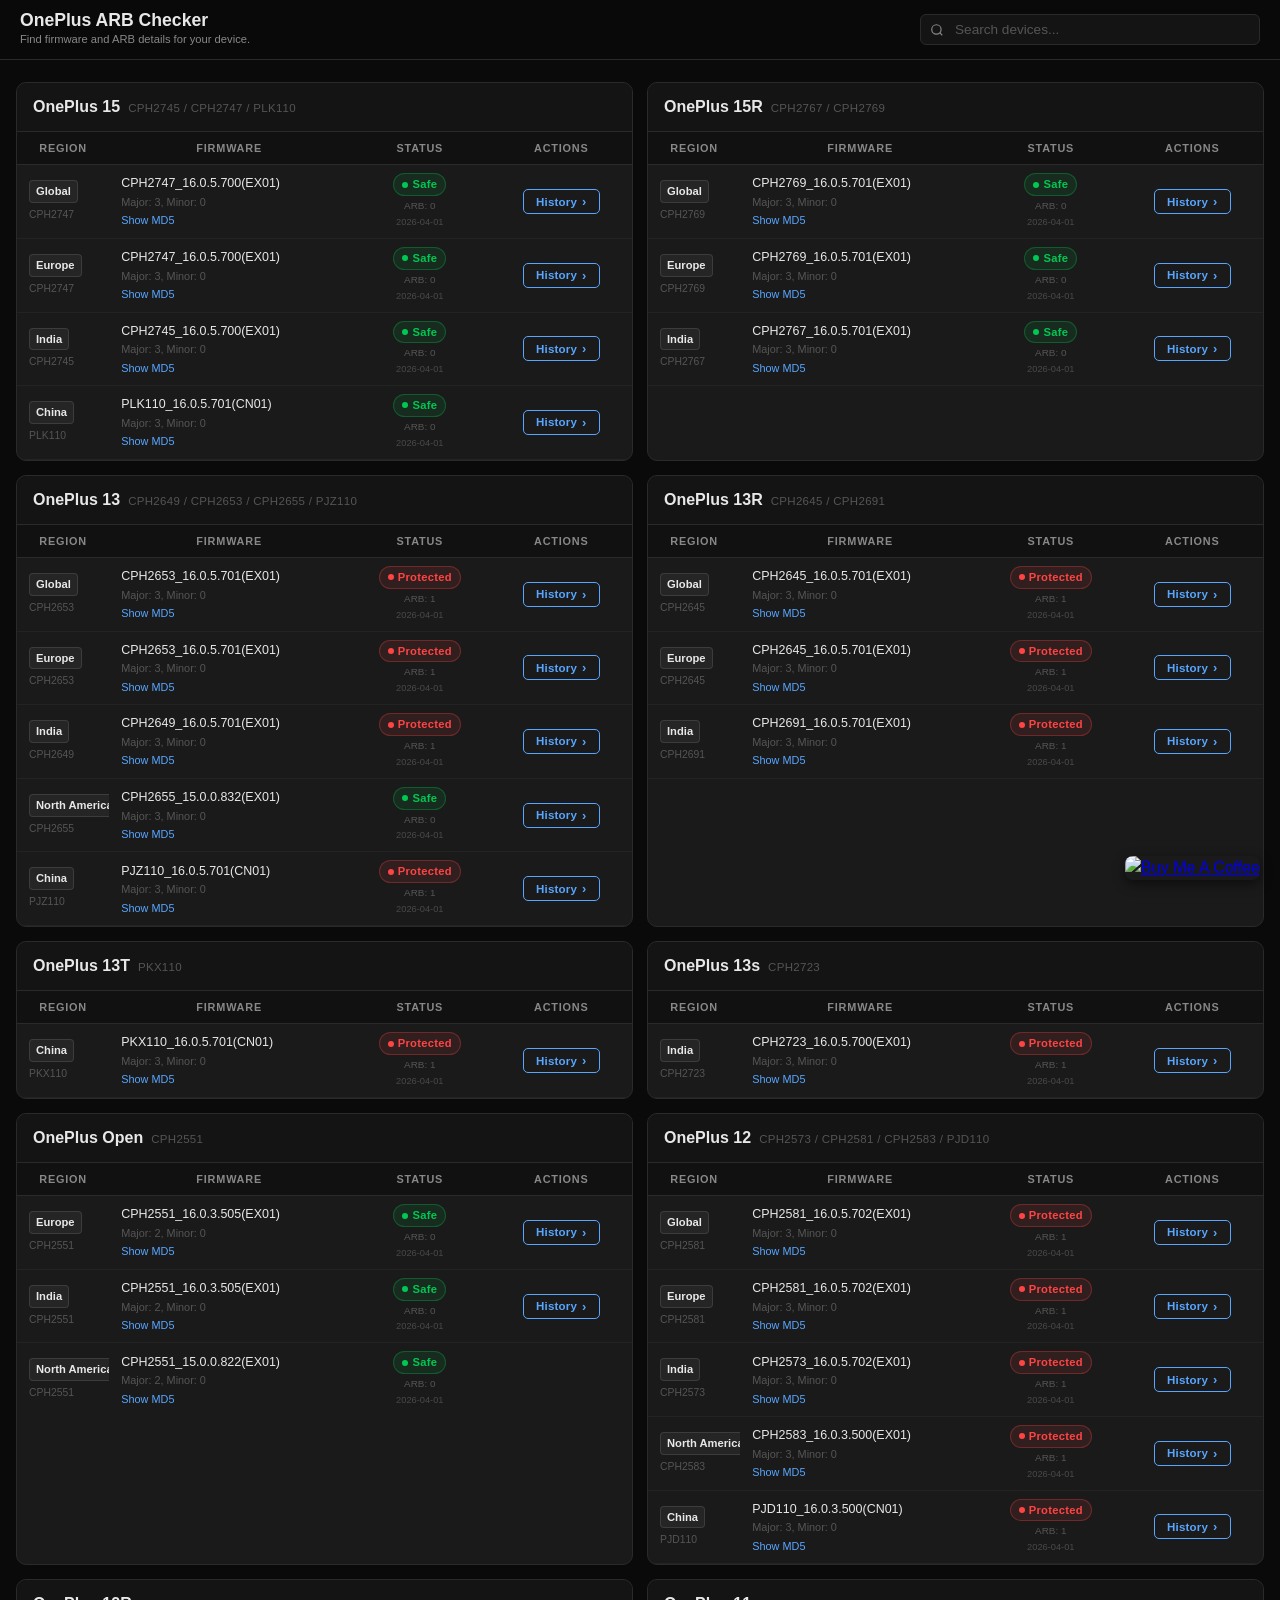
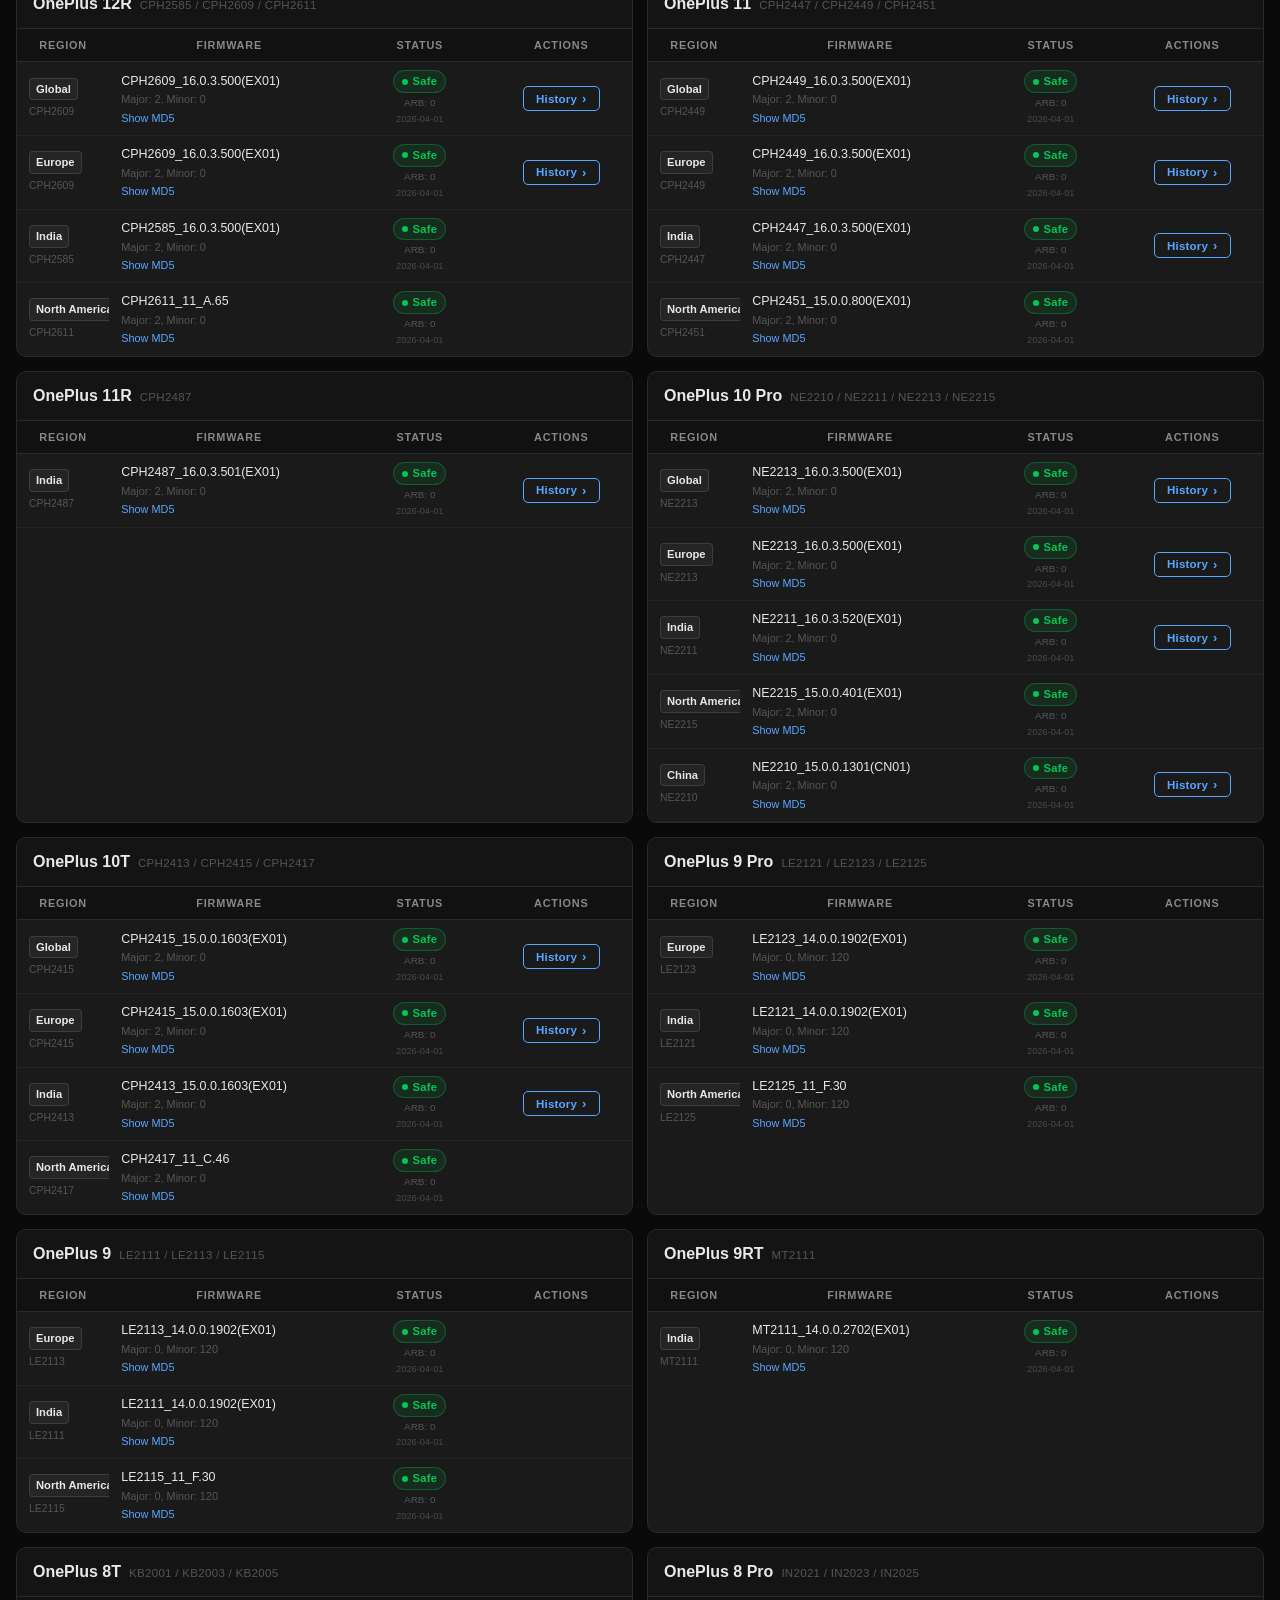
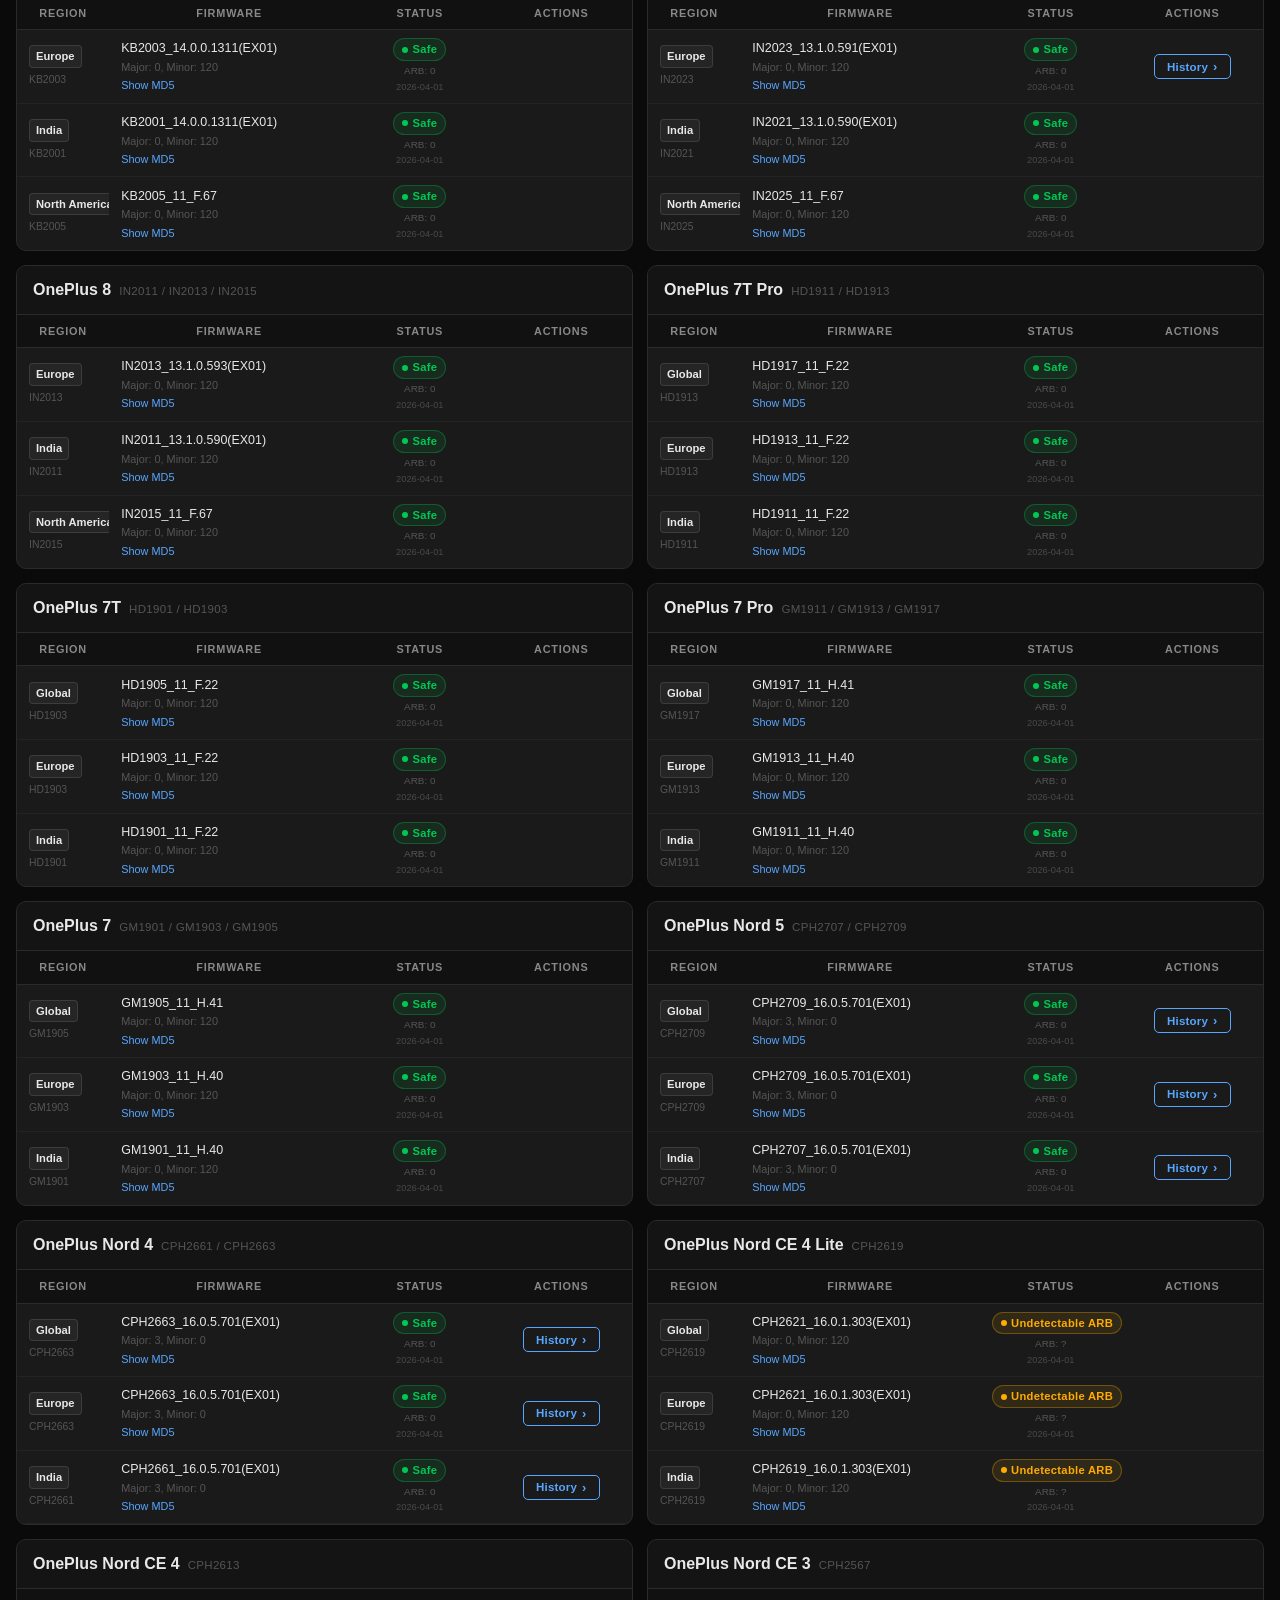
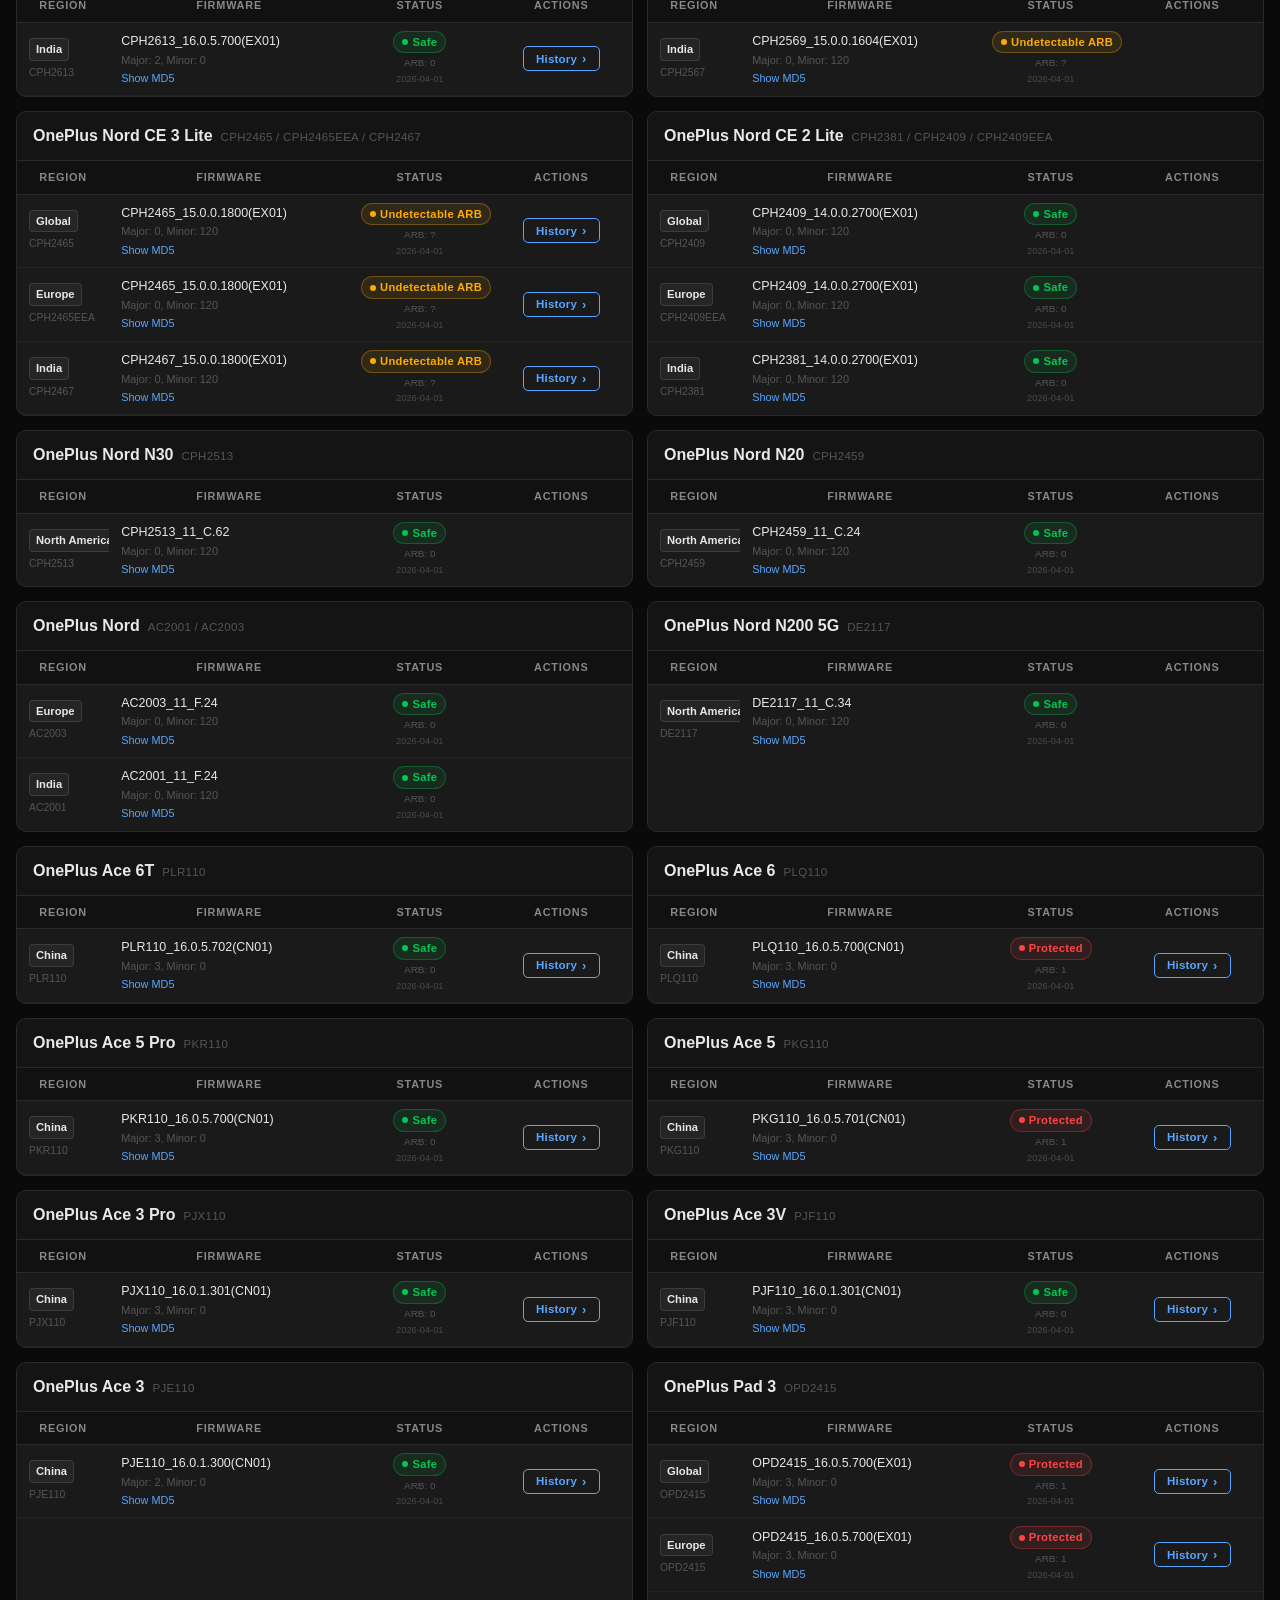
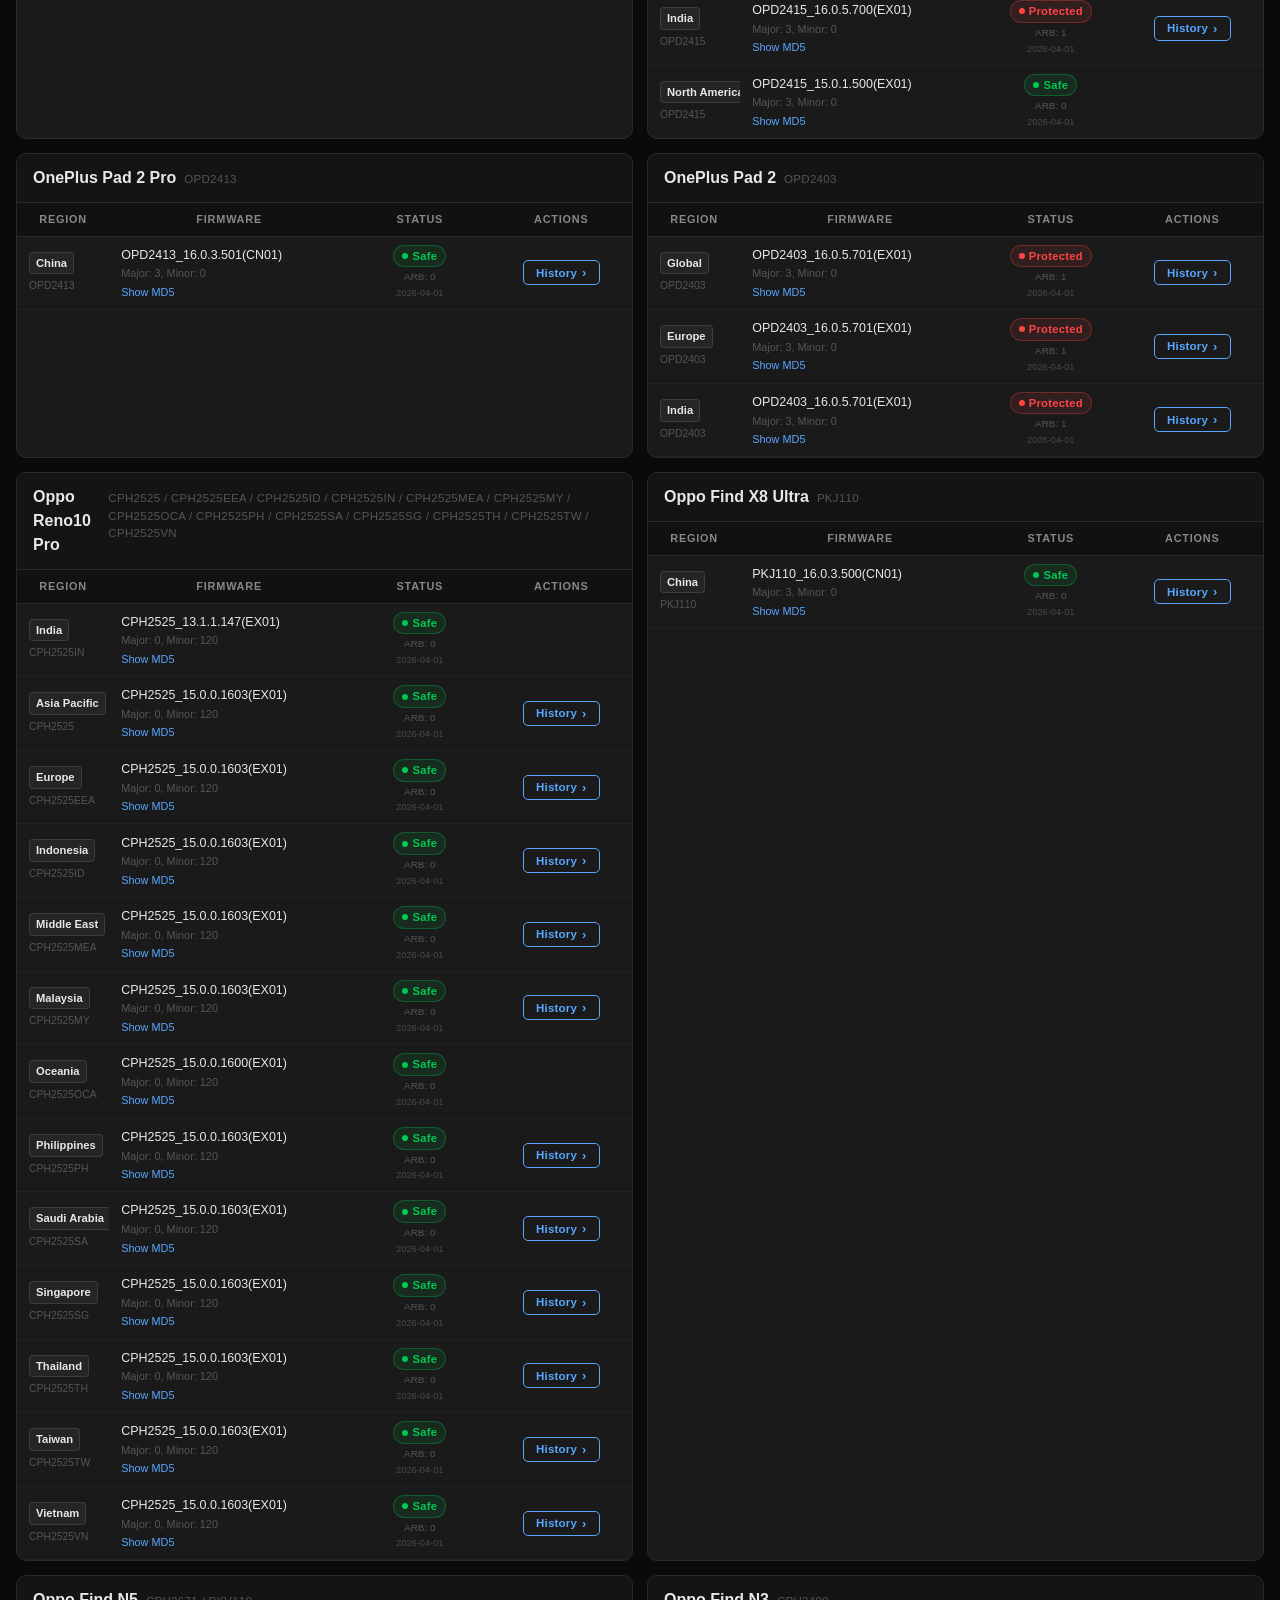
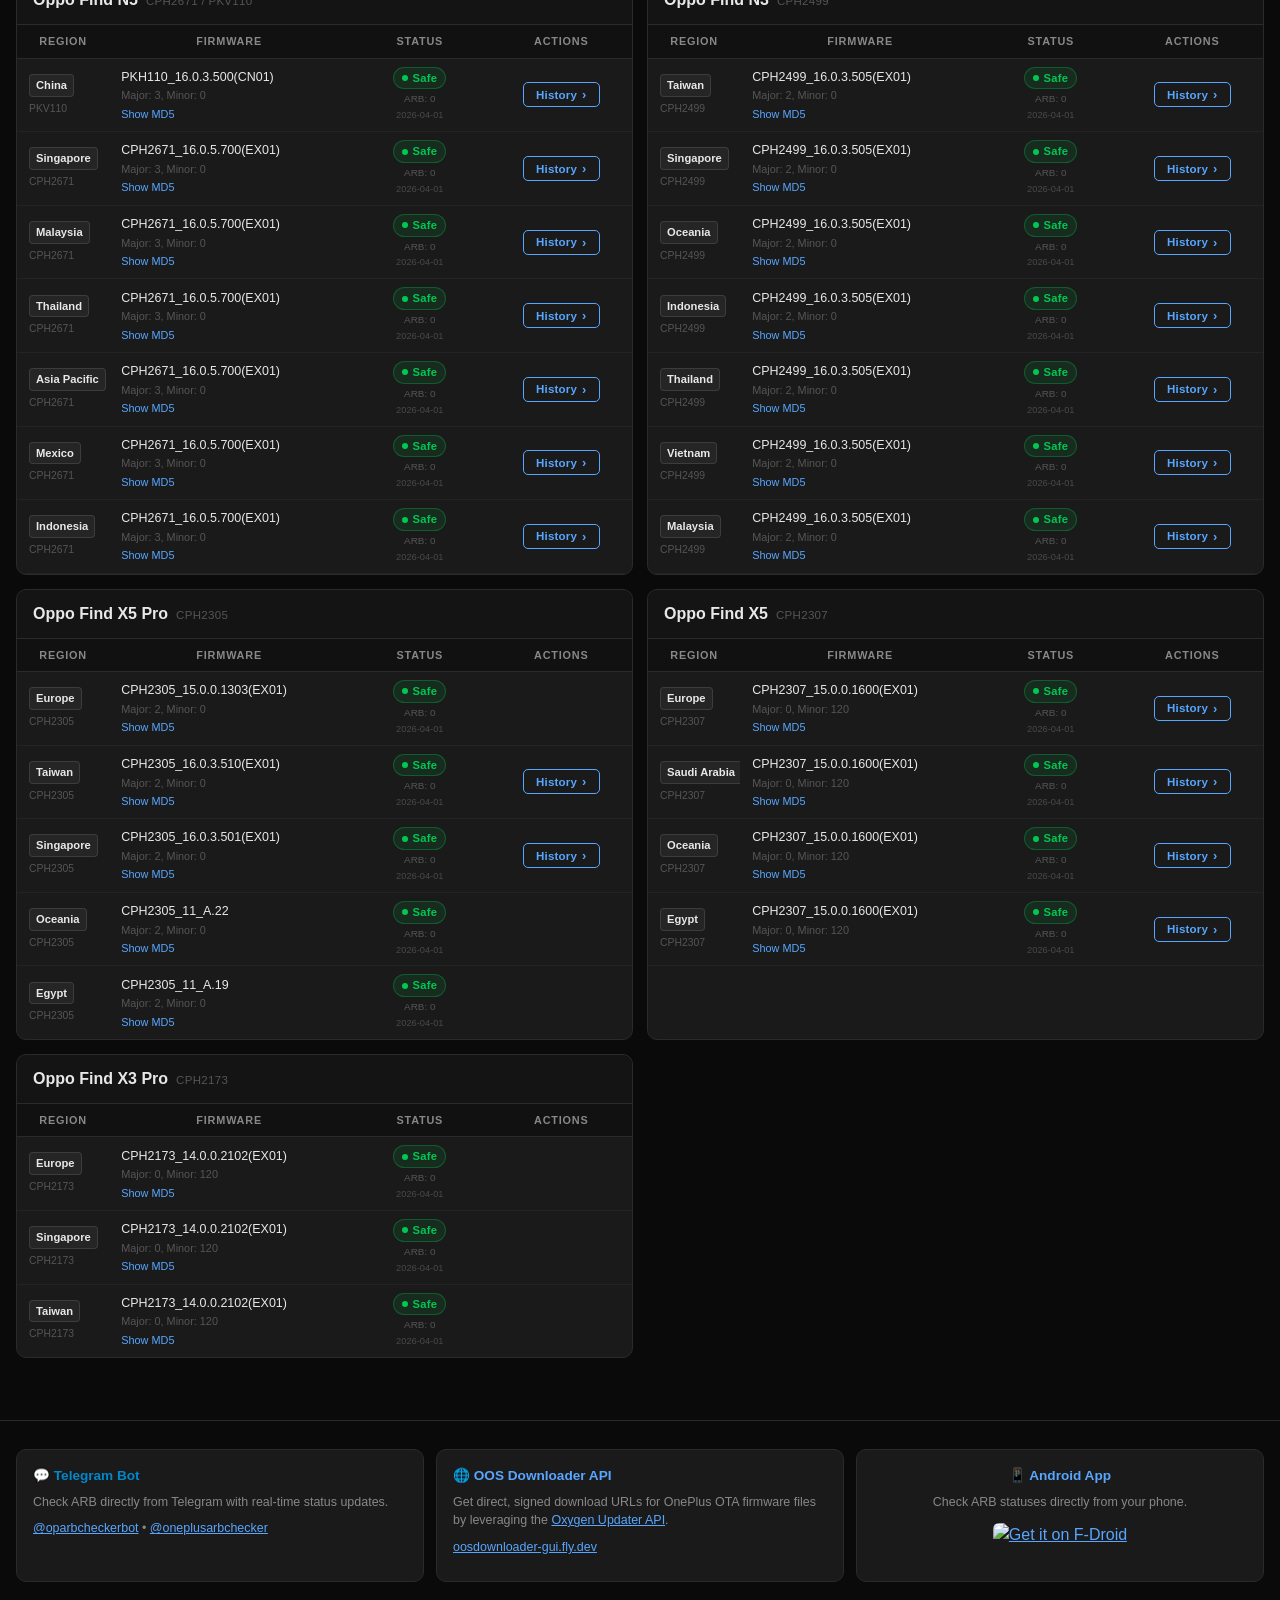
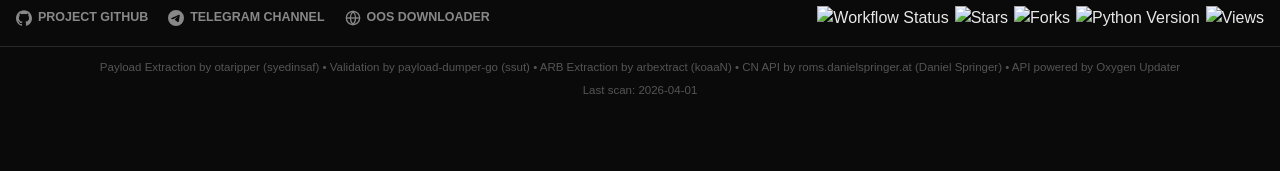
==== index.html @ 8cc3f7d4 "deploy: 0d2a395ff6294ba8ac03dba3c0eb1c6916245fdd" ====
<!DOCTYPE html>
<html lang="en">

<head>
    <meta charset="UTF-8">
    <meta name="viewport" content="width=device-width, initial-scale=1.0">
    <title>OnePlus ARB Checker</title>
    <meta name="description" content="OnePlus Anti-Rollback (ARB) index tracker.">
    <!-- Open Graph / Facebook -->
    <meta property="og:type" content="website">
    <meta property="og:url" content="https://bartixxx32.github.io/OnePlus-antirollchecker/">
    <meta property="og:title" content="OnePlus ARB Checker">
    <meta property="og:description"
        content="Real-time Anti-Rollback (ARB) index tracking for OnePlus devices. Monitor firmware updates and protect your device.">
    <!-- Twitter -->
    <meta property="twitter:card" content="summary_large_image">
    <meta property="twitter:url" content="https://bartixxx32.github.io/OnePlus-antirollchecker/">
    <meta property="twitter:title" content="OnePlus ARB Checker">
    <meta property="twitter:description"
        content="Real-time Anti-Rollback (ARB) index tracking for OnePlus devices. Monitor firmware updates and protect your device.">

    <!-- Google Analytics -->
    

    <!-- Favicon (SVG Data URI) -->
    <link rel="icon"
        href="data:image/svg+xml,<svg xmlns='http://www.w3.org/2000/svg' viewBox='0 0 100 100'><rect width='100' height='100' rx='20' fill='%23da3633'/><text x='50' y='70' font-family='Arial' font-size='60' font-weight='bold' fill='white' text-anchor='middle'>1+</text></svg>">

    <style>
        *,
        *::before,
        *::after {
            box-sizing: border-box;
            margin: 0;
            padding: 0;
        }

        :root {
            --bg: #0a0a0a;
            --surface: #141414;
            --card-bg: #1a1a1a;
            --card-border: #2a2a2a;
            --text: #e8e8e8;
            --text-muted: #888;
            --text-dim: #555;
            --accent: #58a6ff;
            --accent-hover: #79b8ff;
            --success: #00c853;
            --success-bg: rgba(0, 200, 83, 0.1);
            --success-border: rgba(0, 200, 83, 0.3);
            --danger: #ff4444;
            --danger-bg: rgba(255, 68, 68, 0.1);
            --danger-border: rgba(255, 68, 68, 0.3);
            --warning: #ffab00;
            --warning-bg: rgba(255, 171, 0, 0.1);
            --warning-border: rgba(255, 171, 0, 0.3);
            --th-bg: #111;
            --row-hover: rgba(255, 255, 255, 0.03);
            --radius: 10px;
            --header-h: 60px;
        }

        html {
            scroll-behavior: smooth;
        }

        body {
            font-family: -apple-system, BlinkMacSystemFont, "Segoe UI", Helvetica, Arial, sans-serif;
            background-color: var(--bg);
            color: var(--text);
            min-height: 100vh;
            line-height: 1.5;
            padding-bottom: 60px;
        }

        /* ─── TOPBAR ─── */
        .topbar {
            position: sticky;
            top: 0;
            z-index: 100;
            background: rgba(10, 10, 10, 0.92);
            backdrop-filter: blur(10px);
            -webkit-backdrop-filter: blur(10px);
            border-bottom: 1px solid var(--card-border);
            height: var(--header-h);
            display: flex;
            align-items: center;
            padding: 0 20px;
            gap: 16px;
        }

        .topbar-brand {
            display: flex;
            flex-direction: column;
            flex-shrink: 0;
        }

        .topbar-brand h1 {
            font-size: 1.1rem;
            font-weight: 700;
            color: var(--text);
            line-height: 1.1;
        }

        .topbar-brand p {
            font-size: 0.7rem;
            color: var(--text-muted);
        }

        .topbar-search {
            flex: 1;
            max-width: 340px;
            margin-left: auto;
            position: relative;
        }

        .topbar-search svg {
            position: absolute;
            left: 10px;
            top: 50%;
            transform: translateY(-50%);
            color: var(--text-muted);
            pointer-events: none;
        }

        #search-input {
            width: 100%;
            padding: 7px 12px 7px 34px;
            background: var(--surface);
            border: 1px solid var(--card-border);
            border-radius: 6px;
            color: var(--text);
            font-size: 0.85rem;
            transition: border-color 0.2s, box-shadow 0.2s;
        }

        #search-input::placeholder {
            color: var(--text-dim);
        }

        #search-input:focus {
            outline: none;
            border-color: var(--accent);
            box-shadow: 0 0 0 3px rgba(88, 166, 255, 0.15);
        }


        /* ─── MAIN ─── */
        .main {
            max-width: 1400px;
            margin: 0 auto;
            padding: 22px 16px;
        }

        .grid {
            display: grid;
            grid-template-columns: repeat(2, 1fr);
            gap: 14px;
        }

        /* ─── CARD ─── */
        .card {
            background: var(--card-bg);
            border: 1px solid var(--card-border);
            border-radius: var(--radius);
            overflow: hidden;
            display: flex;
            flex-direction: column;
            transition: border-color 0.2s;
        }

        .card:hover {
            border-color: #3a3a3a;
        }

        .card-header {
            padding: 12px 16px;
            border-bottom: 1px solid var(--card-border);
            background: var(--surface);
        }

        .card-header h2 {
            font-size: 1rem;
            font-weight: 700;
            color: var(--text);
            display: flex;
            align-items: baseline;
            gap: 8px;
        }

        .device-models {
            font-size: 0.72rem;
            color: var(--text-dim);
            font-weight: 400;
            letter-spacing: 0.3px;
        }

        .card-body {
            overflow-x: auto;
        }

        /* ─── TABLE ─── */
        table {
            width: 100%;
            border-collapse: collapse;
            font-size: 0.78rem;
            min-width: 480px;
        }

        thead th {
            background: var(--th-bg);
            color: var(--text-muted);
            font-weight: 600;
            font-size: 0.68rem;
            letter-spacing: 0.8px;
            text-transform: uppercase;
            padding: 8px 12px;
            border-bottom: 1px solid var(--card-border);
            white-space: nowrap;
        }

        tbody td {
            padding: 8px 12px;
            border-bottom: 1px solid rgba(255, 255, 255, 0.04);
            vertical-align: middle;
            white-space: nowrap;
            overflow: hidden;
        }

        tbody tr:last-child td {
            border-bottom: none;
        }

        tbody tr:hover {
            background: var(--row-hover);
        }

        .card-body>table {
            table-layout: fixed;
        }

        .col-region {
            width: 15%;
            min-width: 110px;
        }

        .col-firmware {
            width: 39%;
        }

        .col-status {
            width: 23%;
            text-align: center;
        }

        .col-actions {
            width: 23%;
            text-align: center;
        }

        .card-body>table>tbody>tr:not(.history-row)>td:nth-child(3) {
            text-align: center;
        }

        .card-body>table>tbody>tr:not(.history-row)>td:nth-child(4) {
            text-align: center;
        }

        .region-main {
            font-weight: 600;
            color: var(--text);
            font-size: 0.8rem;
        }

        .region-model {
            color: var(--text-dim);
            font-size: 0.68rem;
            display: block;
            margin-top: 1px;
        }

        .firmware-ver {
            font-family: 'SFMono-Regular', Consolas, monospace;
            font-size: 0.75rem;
        }

        .firmware-oem {
            color: var(--text-dim);
            font-size: 0.68rem;
            display: block;
            margin-top: 1px;
        }

        .arb-val {
            font-weight: 700;
            font-size: 0.85rem;
        }

        .arb-sub {
            display: block;
            font-size: 0.62rem;
            color: var(--text-dim);
            margin-top: 3px;
            font-variant-numeric: tabular-nums;
        }

        .last-checked-sub {
            display: block;
            font-size: 0.58rem;
            color: var(--text-dim);
            margin-top: 2px;
            opacity: 0.8;
            font-variant-numeric: tabular-nums;
        }

        /* ─── BADGES ─── */
        .badge {
            display: inline-flex;
            align-items: center;
            gap: 4px;
            padding: 2px 8px;
            border-radius: 20px;
            font-size: 0.7rem;
            font-weight: 700;
            letter-spacing: 0.3px;
            white-space: nowrap;
        }

        .badge-dot {
            width: 6px;
            height: 6px;
            border-radius: 50%;
            flex-shrink: 0;
        }

        .badge-safe {
            background: var(--success-bg);
            border: 1px solid var(--success-border);
            color: var(--success);
        }

        .badge-safe .badge-dot {
            background: var(--success);
        }

        .badge-danger {
            background: var(--danger-bg);
            border: 1px solid var(--danger-border);
            color: var(--danger);
        }

        .badge-danger .badge-dot {
            background: var(--danger);
        }

        .badge-hardcode {
            background: var(--warning-bg);
            border: 1px solid var(--warning-border);
            color: var(--warning);
        }

        .badge-hardcode .badge-dot {
            background: var(--warning);
        }

        .badge-warning {
            background: rgba(100, 100, 100, 0.15);
            border: 1px solid rgba(100, 100, 100, 0.3);
            color: var(--text-muted);
        }

        .badge-warning .badge-dot {
            background: var(--text-muted);
        }

        /* ─── FIRMWARE TITLE SCROLL ─── */
        .firmware-title-wrap {
            overflow-x: auto;
            white-space: nowrap;
            width: 100%;
            position: relative;
            scrollbar-width: none;
            /* Firefox */
            -ms-overflow-style: none;
            /* IE 10+ */
        }

        .firmware-title-wrap::-webkit-scrollbar {
            display: none;
            /* Chrome/Safari */
        }

        .firmware-title {
            display: inline-block;
            font-weight: 400;
            /* Reverted from 700 to normal */
            color: var(--text);
            font-size: 0.78rem;
            /* Slightly smaller from 0.82rem */
        }

        /* Mobile adjustment */
        @media (max-width: 600px) {
            .firmware-title {
                font-size: 0.7rem;
                padding-right: 12px;
            }
        }


        /* ─── MD5 details ─── */
        details.md5-details {
            margin-top: 2px;
        }

        details.md5-details summary {
            cursor: pointer;
            font-size: 0.68rem;
            color: var(--accent);
            list-style: none;
            user-select: none;
        }

        details.md5-details summary::-webkit-details-marker {
            display: none;
        }

        details.md5-details code {
            display: block;
            font-size: 0.65rem;
            background: #111;
            padding: 3px 6px;
            border-radius: 4px;
            margin-top: 2px;
            word-break: break-all;
            color: var(--text-muted);
        }

        /* ─── HISTORY BUTTON ─── */
        .btn-history {
            display: inline-flex;
            align-items: center;
            gap: 5px;
            padding: 4px 12px;
            background: transparent;
            border: 1px solid var(--accent);
            border-radius: 5px;
            color: var(--accent);
            font-size: 0.72rem;
            font-weight: 600;
            cursor: pointer;
            transition: all 0.15s;
            white-space: nowrap;
            letter-spacing: 0.2px;
        }

        .btn-history:hover {
            background: rgba(88, 166, 255, 0.1);
        }

        .btn-history.active {
            background: var(--accent);
            color: #000;
        }

        .btn-history-arrow {
            font-size: 0.8rem;
            transition: transform 0.2s;
        }

        .btn-history.active .btn-history-arrow {
            transform: rotate(90deg);
        }

        /* ─── HISTORY ROW ─── */
        .history-row {
            display: none;
        }

        .history-row.active {
            display: table-row;
        }

        .history-table {
            width: 100%;
            border-collapse: collapse;
            min-width: 500px;
        }

        .history-container {
            padding: 12px 16px 16px;
            background: #0f0f0f;
            overflow-x: auto;
            -webkit-overflow-scrolling: touch;
        }

        .history-title {
            font-size: 0.72rem;
            color: var(--text-muted);
            font-weight: 600;
            letter-spacing: 0.6px;
            text-transform: uppercase;
            margin-bottom: 8px;
            white-space: nowrap;
        }

        .history-table th {
            background: #111;
            color: var(--text-dim);
            font-size: 0.65rem;
            letter-spacing: 0.8px;
            text-transform: uppercase;
            padding: 6px 10px;
            border-bottom: 1px solid var(--card-border);
        }

        .history-table td {
            padding: 7px 10px;
            border-bottom: 1px solid rgba(255, 255, 255, 0.04);
            color: var(--text-muted);
            vertical-align: middle;
        }

        .history-table tbody tr:last-child td {
            border-bottom: none;
        }

        /* ─── FOOTER ─── */
        .footer {
            border-top: 1px solid var(--card-border);
            margin-top: 40px;
            padding-top: 28px;
        }

        .footer-cards {
            max-width: 1400px;
            margin: 0 auto 24px;
            padding: 0 16px;
            display: grid;
            grid-template-columns: repeat(3, 1fr);
            gap: 12px;
        }

        .footer-card {
            background: var(--card-bg);
            border: 1px solid var(--card-border);
            border-radius: var(--radius);
            padding: 16px;
        }

        .footer-card h3 {
            font-size: 0.85rem;
            font-weight: 700;
            margin-bottom: 6px;
        }

        .footer-card p {
            font-size: 0.78rem;
            color: var(--text-muted);
            margin-bottom: 8px;
        }

        .footer-card a {
            color: var(--accent);
        }

        .footer-card a:hover {
            color: var(--accent-hover);
        }

        .footer-bottom {
            max-width: 1400px;
            margin: 0 auto;
            padding: 0 16px 16px;
            display: flex;
            flex-wrap: wrap;
            align-items: center;
            justify-content: space-between;
            gap: 12px;
        }

        .footer-links {
            display: flex;
            gap: 20px;
            align-items: center;
        }

        .footer-link {
            display: flex;
            align-items: center;
            gap: 6px;
            font-size: 0.78rem;
            font-weight: 600;
            color: var(--text-muted);
            text-decoration: none;
            transition: color 0.2s;
        }

        .footer-link:hover {
            color: var(--text);
        }

        .footer-link svg {
            flex-shrink: 0;
        }

        .footer-meta {
            font-size: 0.72rem;
            color: var(--text-dim);
        }

        .footer-badges {
            display: flex;
            flex-wrap: wrap;
            gap: 6px;
            align-items: center;
        }

        .footer-badges img {
            display: block;
        }

        .footer-credits {
            max-width: 1400px;
            margin: 0 auto;
            padding: 12px 16px;
            border-top: 1px solid var(--card-border);
            font-size: 0.72rem;
            color: var(--text-dim);
            text-align: center;
        }

        .footer-credits a {
            color: var(--text-dim);
            text-decoration: none;
        }

        .footer-credits a:hover {
            color: var(--text-muted);
        }

        /* ─── BMC FLOAT ─── */
        .floating-bmc {
            position: fixed;
            bottom: 20px;
            right: 20px;
            z-index: 1000;
            transition: transform 0.2s;
        }

        .floating-bmc:hover {
            transform: scale(1.05);
        }

        .floating-bmc img {
            height: 40px;
            border-radius: 8px;
            box-shadow: 0 4px 12px rgba(0, 0, 0, 0.5);
        }

        /* ─── RESPONSIVE ─── */
        @media (max-width: 900px) {
            .grid {
                grid-template-columns: 1fr;
            }

            .footer-cards {
                grid-template-columns: 1fr;
            }
        }

        @media (max-width: 600px) {
            .topbar-search {
                flex: 1;
                max-width: none;
                margin-left: 0;
            }

            /* Fully dynamic scaling for mobile */
            table {
                table-layout: auto;
                min-width: 100%;
                width: 100%;
            }

            .card-body>table {
                table-layout: auto;
            }

            /* Tighten padding and allow content-based width */
            thead th,
            tbody td {
                padding: 6px 4px;
            }

            /* Allow long versions to break if they really hit the wall */
            .firmware-title {
                white-space: normal;
                word-break: break-all;
                line-height: 1.2;
            }

            .col-region,
            .col-firmware,
            .col-status,
            .col-actions {
                width: auto;
                min-width: 0;
            }

            .firmware-oem {
                font-size: 0.62rem;
                margin-top: 2px;
            }

            .footer-links {
                gap: 12px;
            }

            .footer-bottom {
                flex-direction: column;
                align-items: flex-start;
            }
        }

        /* Responsive Badge Styling (Always active, media-queried inside) */
        .region-full,
        .region-short {
            display: inline-block;
            padding: 2px 6px;
            background: rgba(255, 255, 255, 0.05);
            border-radius: 4px;
            font-weight: 600;
            font-size: 0.7rem;
            border: 1px solid rgba(255, 255, 255, 0.1);
        }

        .region-model-sub {
            display: block;
            font-size: 0.65rem;
            color: var(--text-dim);
            margin-top: 4px;
            font-family: inherit;
        }

        @media (max-width: 600px) {
            .region-full {
                display: none;
            }

            .region-short {
                display: inline-block;
            }
        }

        @media (min-width: 601px) {
            .region-short {
                display: none;
            }

            .region-full {
                display: inline-block;
            }
        }
    </style>
</head>

<body>
    <!-- TOPBAR -->
    <header class="topbar">
        <div class="topbar-brand">
            <h1>OnePlus ARB Checker</h1>
            <p>Find firmware and ARB details for your device.</p>
        </div>
        <div class="topbar-search">
            <svg width="14" height="14" fill="none" stroke="currentColor" stroke-width="2" viewBox="0 0 24 24">
                <circle cx="11" cy="11" r="8" />
                <line x1="21" y1="21" x2="16.65" y2="16.65" />
            </svg>
            <input type="text" id="search-input" placeholder="Search devices..." onkeyup="filterDevices()">
        </div>
    </header>

    <!-- MAIN GRID -->
    <main class="main">
        <div class="grid" id="devices-grid">
            <div style="color:var(--text-muted); text-align:center; padding: 40px; grid-column: 1/-1;">
                <p>Loading database...</p>
            </div>
        </div>
    </main>

    <!-- FOOTER -->
    <footer class="footer">
        <div class="footer-cards">
            <div class="footer-card">
                <h3 style="color: #0088cc;">💬 Telegram Bot</h3>
                <p>Check ARB directly from Telegram with real-time status updates.</p>
                <p>
                    <a href="https://t.me/oparbcheckerbot" target="_blank">@oparbcheckerbot</a>
                    &bull;
                    <a href="https://t.me/oneplusarbchecker" target="_blank">@oneplusarbchecker</a>
                </p>
            </div>
            <div class="footer-card">
                <h3 style="color: var(--accent);">🌐 OOS Downloader API</h3>
                <p>Get direct, signed download URLs for OnePlus OTA firmware files by leveraging the <a href="https://play.google.com/store/apps/details?id=com.arjanvlek.oxygenupdater" target="_blank">Oxygen Updater API</a>.</p>
                <p><a href="https://oosdownloader-gui.fly.dev/" target="_blank">oosdownloader-gui.fly.dev</a></p>
            </div>
            <div class="footer-card" style="text-align:center;">
                <h3 style="color: var(--accent);">📱 Android App</h3>
                <p>Check ARB statuses directly from your phone.</p>
                <a href="https://f-droid.org/packages/com.bartixxx.oneplusarbchecker/" target="_blank">
                    <img src="https://f-droid.org/badge/get-it-on.png" alt="Get it on F-Droid" height="44"
                        style="border-radius: 6px; margin-top: 4px;">
                </a>
            </div>
        </div>

        <div class="footer-bottom">
            <div class="footer-links">
                <a href="https://github.com/Bartixxx32/OnePlus-antirollchecker" class="footer-link" target="_blank">
                    <svg width="16" height="16" fill="currentColor" viewBox="0 0 24 24">
                        <path
                            d="M12 .297c-6.63 0-12 5.373-12 12 0 5.303 3.438 9.8 8.205 11.385.6.113.82-.258.82-.577 0-.285-.01-1.04-.015-2.04-3.338.724-4.042-1.61-4.042-1.61C4.422 18.07 3.633 17.7 3.633 17.7c-1.087-.744.084-.729.084-.729 1.205.084 1.838 1.236 1.838 1.236 1.07 1.835 2.809 1.305 3.495.998.108-.776.417-1.305.76-1.605-2.665-.3-5.466-1.332-5.466-5.93 0-1.31.465-2.38 1.235-3.22-.135-.303-.54-1.523.105-3.176 0 0 1.005-.322 3.3 1.23.96-.267 1.98-.399 3-.405 1.02.006 2.04.138 3 .405 2.28-1.552 3.285-1.23 3.285-1.23.645 1.653.24 2.873.12 3.176.765.84 1.23 1.91 1.23 3.22 0 4.61-2.805 5.625-5.475 5.92.42.36.81 1.096.81 2.22 0 1.606-.015 2.896-.015 3.286 0 .315.21.69.825.57C20.565 22.092 24 17.592 24 12.297c0-6.627-5.373-12-12-12" />
                    </svg>
                    PROJECT GITHUB
                </a>
                <a href="https://t.me/oneplusarbchecker" class="footer-link" target="_blank">
                    <svg width="16" height="16" fill="currentColor" viewBox="0 0 24 24">
                        <path
                            d="M11.944 0A12 12 0 0 0 0 12a12 12 0 0 0 12 12 12 12 0 0 0 12-12A12 12 0 0 0 12 0a12 12 0 0 0-.056 0zm4.962 7.224c.1-.002.321.023.465.14a.506.506 0 0 1 .171.325c.016.093.036.306.02.472-.18 1.898-.962 6.502-1.36 8.627-.168.9-.499 1.201-.82 1.23-.696.065-1.225-.46-1.9-.902-1.056-.693-1.653-1.124-2.678-1.8-1.185-.78-.417-1.21.258-1.91.177-.184 3.247-2.977 3.307-3.23.007-.032.014-.15-.056-.212s-.174-.041-.249-.024c-.106.024-1.793 1.14-5.061 3.345-.48.33-.913.49-1.302.48-.428-.008-1.252-.241-1.865-.44-.752-.245-1.349-.374-1.297-.789.027-.216.325-.437.893-.663 3.498-1.524 5.83-2.529 6.998-3.014 3.332-1.386 4.025-1.627 4.476-1.635z" />
                    </svg>
                    TELEGRAM CHANNEL
                </a>
                <a href="https://oosdownloader-gui.fly.dev/" class="footer-link" target="_blank">
                    <svg width="16" height="16" fill="none" stroke="currentColor" stroke-width="2" viewBox="0 0 24 24">
                        <circle cx="12" cy="12" r="10" />
                        <line x1="2" y1="12" x2="22" y2="12" />
                        <path
                            d="M12 2a15.3 15.3 0 0 1 4 10 15.3 15.3 0 0 1-4 10 15.3 15.3 0 0 1-4-10 15.3 15.3 0 0 1 4-10z" />
                    </svg>
                    OOS DOWNLOADER
                </a>
            </div>
            <div class="footer-badges">
                <img src="https://img.shields.io/github/actions/workflow/status/Bartixxx32/OnePlus-antirollchecker/check_arb.yml?style=flat-square&logo=github&label=ARB%20Checking"
                    alt="Workflow Status">
                <img src="https://img.shields.io/github/stars/Bartixxx32/OnePlus-antirollchecker?style=flat-square&color=yellow"
                    alt="Stars">
                <img src="https://img.shields.io/github/forks/Bartixxx32/OnePlus-antirollchecker?style=flat-square"
                    alt="Forks">
                <img src="https://img.shields.io/badge/Python-3.11+-blue?style=flat-square&logo=python"
                    alt="Python Version">
                <img src="https://visitor-badge.laobi.icu/badge?page_id=Bartixxx32.OnePlus-antirollchecker" alt="Views">
            </div>
        </div>

        <div class="footer-credits">
            <p>
                Payload Extraction by <a href="https://github.com/syedinsaf/otaripper" target="_blank">otaripper</a>
                (syedinsaf)
                &bull;
                Validation by <a href="https://github.com/ssut/payload-dumper-go" target="_blank">payload-dumper-go</a>
                (ssut)
                &bull;
                ARB Extraction by <a href="https://github.com/koaaN/arbextract" target="_blank">arbextract</a> (koaaN)
                &bull;
                CN API by <a href="https://roms.danielspringer.at/" target="_blank">roms.danielspringer.at</a> (Daniel
                Springer)
                &bull;
                API powered by <a href="https://play.google.com/store/apps/details?id=com.arjanvlek.oxygenupdater" target="_blank">Oxygen Updater</a>
            </p>
            <p style="margin-top:6px;" id="last-scan">Last scan: Loading...</p>
        </div>
    </footer>

    <!-- Floating BMC -->
    <a href="https://www.buymeacoffee.com/bartixxx32" target="_blank" class="floating-bmc">
        <img src="https://img.buymeacoffee.com/button-api/?text=Buy%20me%20a%20beer&emoji=🍺&slug=bartixxx32&button_colour=FFDD00&font_colour=000000&font_family=Comic&outline_colour=000000&coffee_colour=ffffff"
            alt="Buy Me A Coffee">
    </a>

    <script>
        function toggleHistory(id, btn) {
            const row = document.getElementById(id);
            if (row.classList.contains('active')) {
                row.classList.remove('active');
                btn.classList.remove('active');
            } else {
                row.classList.add('active');
                btn.classList.add('active');
            }
        }

        function filterDevices() {
            const filter = document.getElementById('search-input').value.toLowerCase();
            const cards = document.querySelectorAll('.card');
            cards.forEach(card => {
                const name = card.getAttribute('data-name') || '';
                card.style.display = name.includes(filter) ? '' : 'none';
            });
        }

        /**
         * Extract numeric parts from version string for correct ordering.
         * Note: Keep this in sync with version_sort_key() in hardcode_rules.py.
         */
        const versionSortKey = (v) => {
            if (!v) return [0];
            const parts = v.match(/\d+/g);
            return parts ? parts.map(Number) : [0];
        };

        const compareVersions = (a, b) => {
            const ka = versionSortKey(a);
            const kb = versionSortKey(b);
            for (let i = 0; i < Math.max(ka.length, kb.length); i++) {
                const na = ka[i] || 0;
                const nb = kb[i] || 0;
                if (na !== nb) return na - nb;
            }
            return 0;
        };

        // Canonical mapping injected from config.py via Jinja
        const regionMap = {"GLO": "Global", "GLB": "Global", "IN": "India", "EU": "Europe", "EEA": "Europe", "NA": "North America", "US": "United States", "CN": "China", "SG": "Singapore", "MY": "Malaysia", "TW": "Taiwan", "ID": "Indonesia", "VN": "Vietnam", "APC": "Asia Pacific", "OCA": "Oceania", "EG": "Egypt", "SA": "Saudi Arabia", "MX": "Mexico", "VISIBLE": "Visible USA", "TH": "Thailand", "PH": "Philippines", "MEA": "Middle East"};

        // Map compact region codes to human-readable labels for display
        const getRegionName = (code) => {
            return regionMap[code] || code;
        };

        const renderBadge = (v) => {
            if (v.is_hardcoded) return `<span class="badge badge-hardcode" title="Anti-rollback is present but undetectable by standard tools"><span class="badge-dot"></span>Undetectable ARB</span>`;
            if (v.arb === 0) return `<span class="badge badge-safe"><span class="badge-dot"></span>Safe</span>`;
            if (typeof v.arb === 'number' && v.arb > 0) return `<span class="badge badge-danger"><span class="badge-dot"></span>Protected</span>`;
            return `<span class="badge badge-warning"><span class="badge-dot"></span>Unknown</span>`;
        };

        const renderHTML = (devices) => {
            return devices.map(device => {
                let rows = '';
                if (device.variants.length === 0) {
                    rows = `<tr><td colspan="4" style="text-align:center; padding:20px; color: var(--text-dim);">No data available</td></tr>`;
                } else {
                    device.variants.forEach(variant => {
                        const regionFull = getRegionName(variant.region_name);
                        const regionShort = variant.region_name;

                        const hasHistory = variant.history && variant.history.length > 0;
                        const histId = `history-${device.id}-${variant.region_name.replace(/\s+/g, '-')}`;

                        rows += `
                        <tr>
                            <td class="col-region">
                                <span class="region-full">${regionFull}</span>
                                <span class="region-short">${regionShort}</span>
                                <div class="region-model-sub">${variant.model || ''}</div>
                            </td>
                            <td>
                                <div class="firmware-title-wrap">
                                    <div class="firmware-title">${variant.version || 'Unknown'}</div>
                                </div>
                                <div class="firmware-oem">Major: ${variant.major != null ? variant.major : '?'}, Minor: ${variant.minor != null ? variant.minor : '?'}</div>
                                ${variant.md5 ? `<details class="md5-details"><summary>Show MD5</summary><code>${variant.md5}</code></details>` : ''}
                            </td>
                            <td>
                                ${renderBadge(variant)}
                                <span class="arb-sub">ARB: ${variant.is_hardcoded ? '?' : (variant.arb != null ? variant.arb : '?')}</span>
                                <div class="last-checked-sub">${variant.last_checked || variant.first_seen || 'Unknown'}</div>
                            </td>
                            <td>
                                ${hasHistory ? `<button class="btn-history" onclick="toggleHistory('${histId}', this)">History <span class="btn-history-arrow">›</span></button>` : ''}
                            </td>
                        </tr>
                        `;

                        if (hasHistory) {
                            let histRows = variant.history.map(entry => `
                                <tr>
                                    <td>
                                        <div class="firmware-title-wrap">
                                            <div class="firmware-title" style="font-size:0.75rem;">${entry.version}</div>
                                        </div>
                                        ${entry.md5 ? `<details class="md5-details"><summary>Show MD5</summary><code>${entry.md5}</code></details>` : ''}
                                    </td>
                                    <td>
                                        ${renderBadge(entry)}
                                        <span class="arb-sub">ARB: ${entry.is_hardcoded ? '?' : (entry.arb != null ? entry.arb : '?')}</span>
                                    </td>
                                    <td>Major: ${entry.major != null ? entry.major : '?'}, Minor: ${entry.minor != null ? entry.minor : '?'}</td>
                                    <td>${entry.last_checked || entry.first_seen || 'Unknown'}</td>
                                </tr>
                            `).join('');

                            rows += `
                            <tr id="${histId}" class="history-row">
                                <td colspan="4" style="padding:0; overflow: visible;">
                                    <div class="history-container">
                                        <div class="history-title">📜 Version History — ${variant.region_name}</div>
                                        <table class="history-table">
                                            <thead><tr><th>Firmware Version</th><th>Status</th><th>OEM Version</th><th>Last Seen</th></tr></thead>
                                            <tbody>${histRows}</tbody>
                                        </table>
                                    </div>
                                </td>
                            </tr>
                            `;
                        }
                    });
                }

                return `
                <div class="card" data-name="${device.name.toLowerCase()} ${device.models.join(' ').toLowerCase()}">
                    <div class="card-header">
                        <h2>
                            ${device.name}
                            <span class="device-models">${device.models.join(' / ')}</span>
                        </h2>
                    </div>
                    <div class="card-body">
                        <table>
                            <thead>
                                <tr>
                                    <th class="col-region">Region</th>
                                    <th class="col-firmware">Firmware</th>
                                    <th class="col-status">Status</th>
                                    <th class="col-actions">Actions</th>
                                </tr>
                            </thead>
                            <tbody>
                                ${rows}
                            </tbody>
                        </table>
                    </div>
                </div>
                `;
            }).join('');
        };

        async function loadData() {
            const grid = document.getElementById('devices-grid');
            let db;

            try {
                // Try local first
                const res = await fetch('./database.json');
                if (!res.ok) throw new Error();
                db = await res.json();
            } catch (e1) {
                try {
                    // Fallback to prod URL
                    const res = await fetch('https://oparb.pages.dev/database.json');
                    db = await res.json();
                } catch (e2) {
                    grid.innerHTML = '<div style="color:var(--danger); text-align:center; padding: 40px; grid-column: 1/-1;">Failed to load database.json. Ensure you are not blocking CORS or check your network.</div>';
                    return;
                }
            }

            // Process db into devices array
            const byDevice = {};
            let latestScan = '';

            const regionScores = { "GLO": 1, "EU": 2, "IN": 3, "NA": 4, "CN": 5 };

            for (const modelKey of Object.keys(db)) {
                const d = db[modelKey];
                const devName = d.device_name;
                if (!byDevice[devName]) {
                    byDevice[devName] = {
                        name: devName,
                        id: devName.replace(/\s+/g, '-'),
                        order: d.device_order ?? 999,
                        variantsMap: {},
                        models: [] // Initialize models array
                    };
                }
                // Add modelKey to the models array if not already present
                if (!byDevice[devName].models.includes(modelKey)) {
                    byDevice[devName].models.push(modelKey);
                }

                // versions is a Map<version_string, VersionData> — iterate as entries
                for (const [versionStr, v] of Object.entries(d.versions)) {
                    // Inject the version string into the entry object for convenience
                    const vWithKey = { ...v, version: versionStr };
                    // Update latest scan time across the DB
                    if (vWithKey.last_checked && vWithKey.last_checked > latestScan) latestScan = vWithKey.last_checked;

                    for (const r of vWithKey.regions || []) {
                        if (!byDevice[devName].variantsMap[r]) {
                            byDevice[devName].variantsMap[r] = { region_name: r, model: modelKey, history: [], regions: [] };
                        }
                        // Update model if not set (ensures we have model number per region)
                        if (!byDevice[devName].variantsMap[r].model) byDevice[devName].variantsMap[r].model = modelKey;
                        const vr = byDevice[devName].variantsMap[r];

                        // Add region to the regions array if not already present
                        if (!vr.regions.includes(r)) {
                            vr.regions.push(r);
                        }

                        if (vWithKey.status === 'current' || !vr.version) {
                            vr.version = vWithKey.version;
                            vr.arb = vWithKey.arb;
                            vr.md5 = vWithKey.md5;
                            vr.major = vWithKey.major;
                            vr.minor = vWithKey.minor;
                            vr.is_hardcoded = vWithKey.is_hardcoded;
                            vr.last_checked = vWithKey.last_checked;
                            vr.first_seen = vWithKey.first_seen;
                            // Match legacy Python generator logic: push to history if it's an implicit fallback
                            if (vWithKey.status !== 'current') {
                                vr.history.push(vWithKey);
                            }
                        } else {
                            vr.history.push(vWithKey);
                        }
                    }
                }
            }

            document.getElementById('last-scan').innerText = 'Last scan: ' + (latestScan || new Date().toISOString().split('T')[0]);

            const sortedDevices = Object.values(byDevice).sort((a, b) => a.order - b.order);
            for (const dev of sortedDevices) {
                dev.variants = Object.values(dev.variantsMap).sort((a, b) => (regionScores[a.region_name] || 99) - (regionScores[b.region_name] || 99));
                // Ensure history is sorted by version parsing numeric parts
                for (const v of dev.variants) {
                    v.history.sort((a, b) => compareVersions(b.version, a.version));
                }
            }

            grid.innerHTML = renderHTML(sortedDevices);
        }

        loadData();
    </script>
</body>

</html>
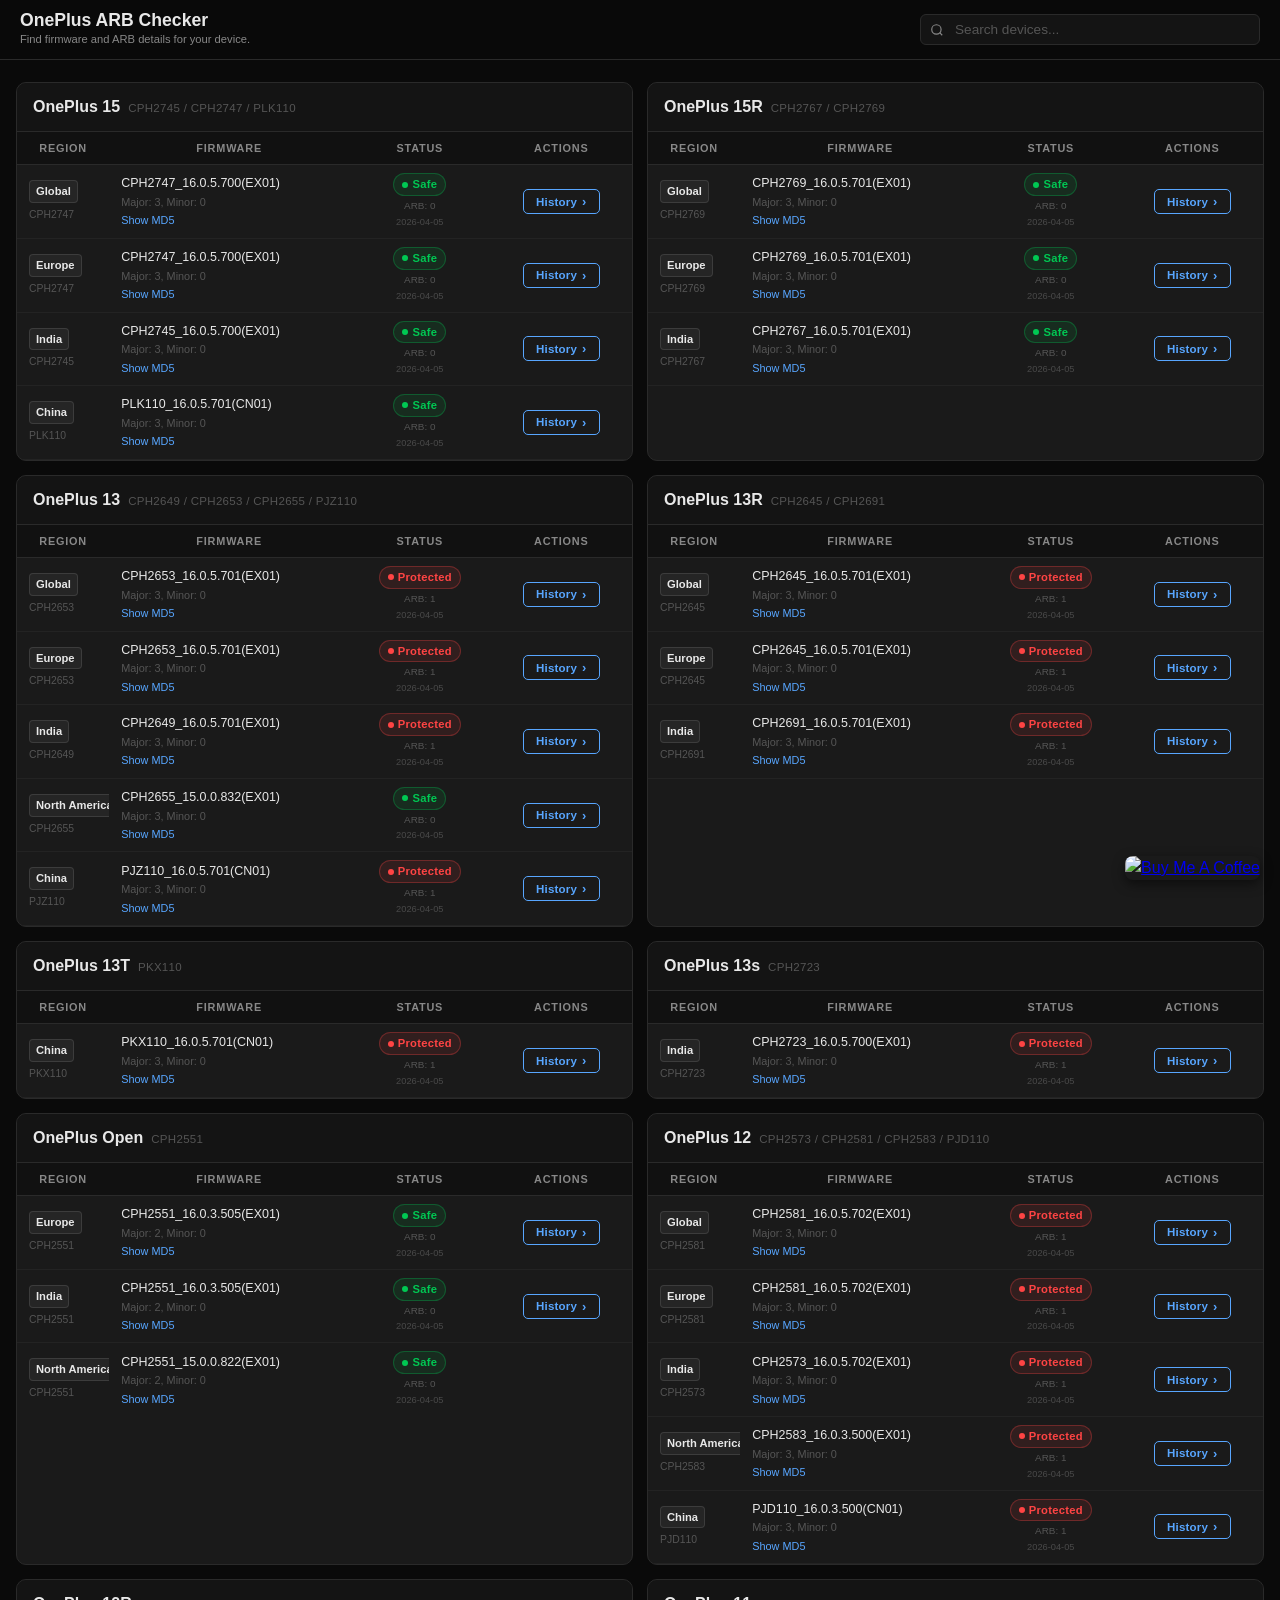
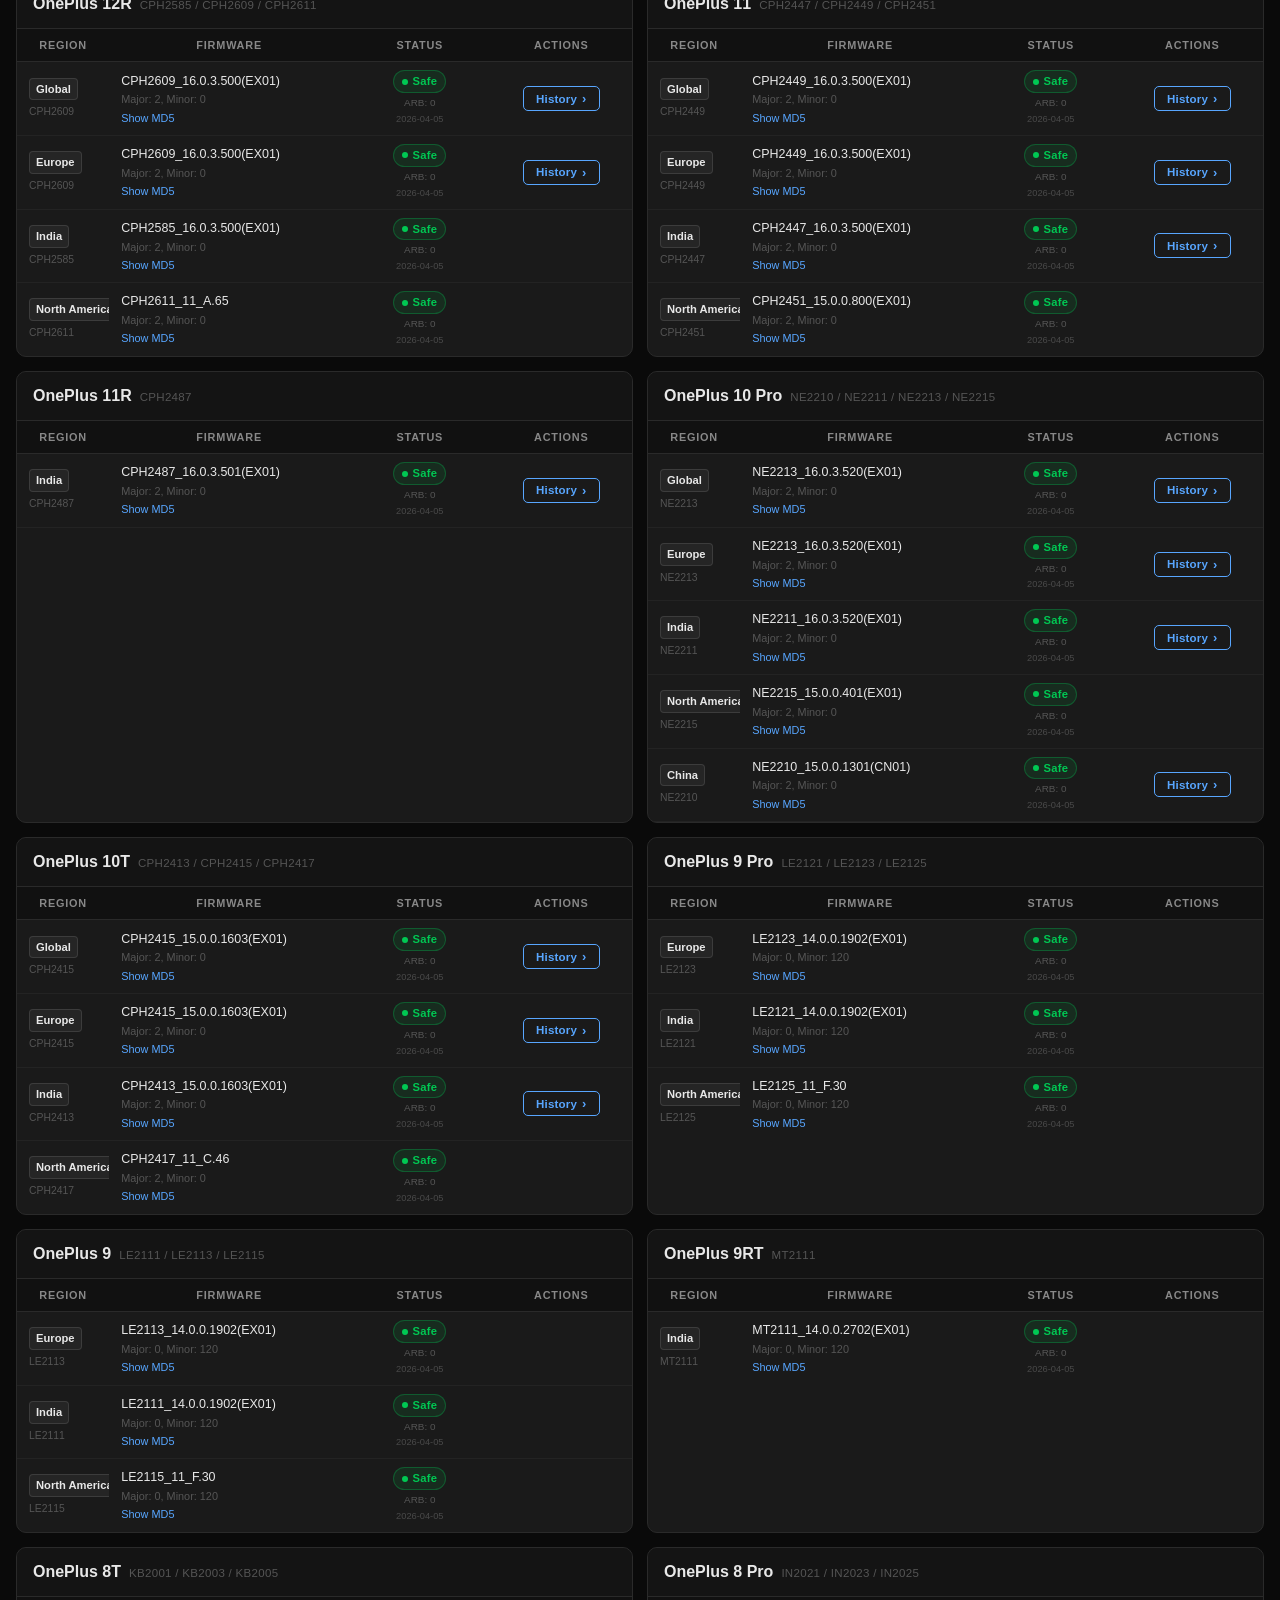
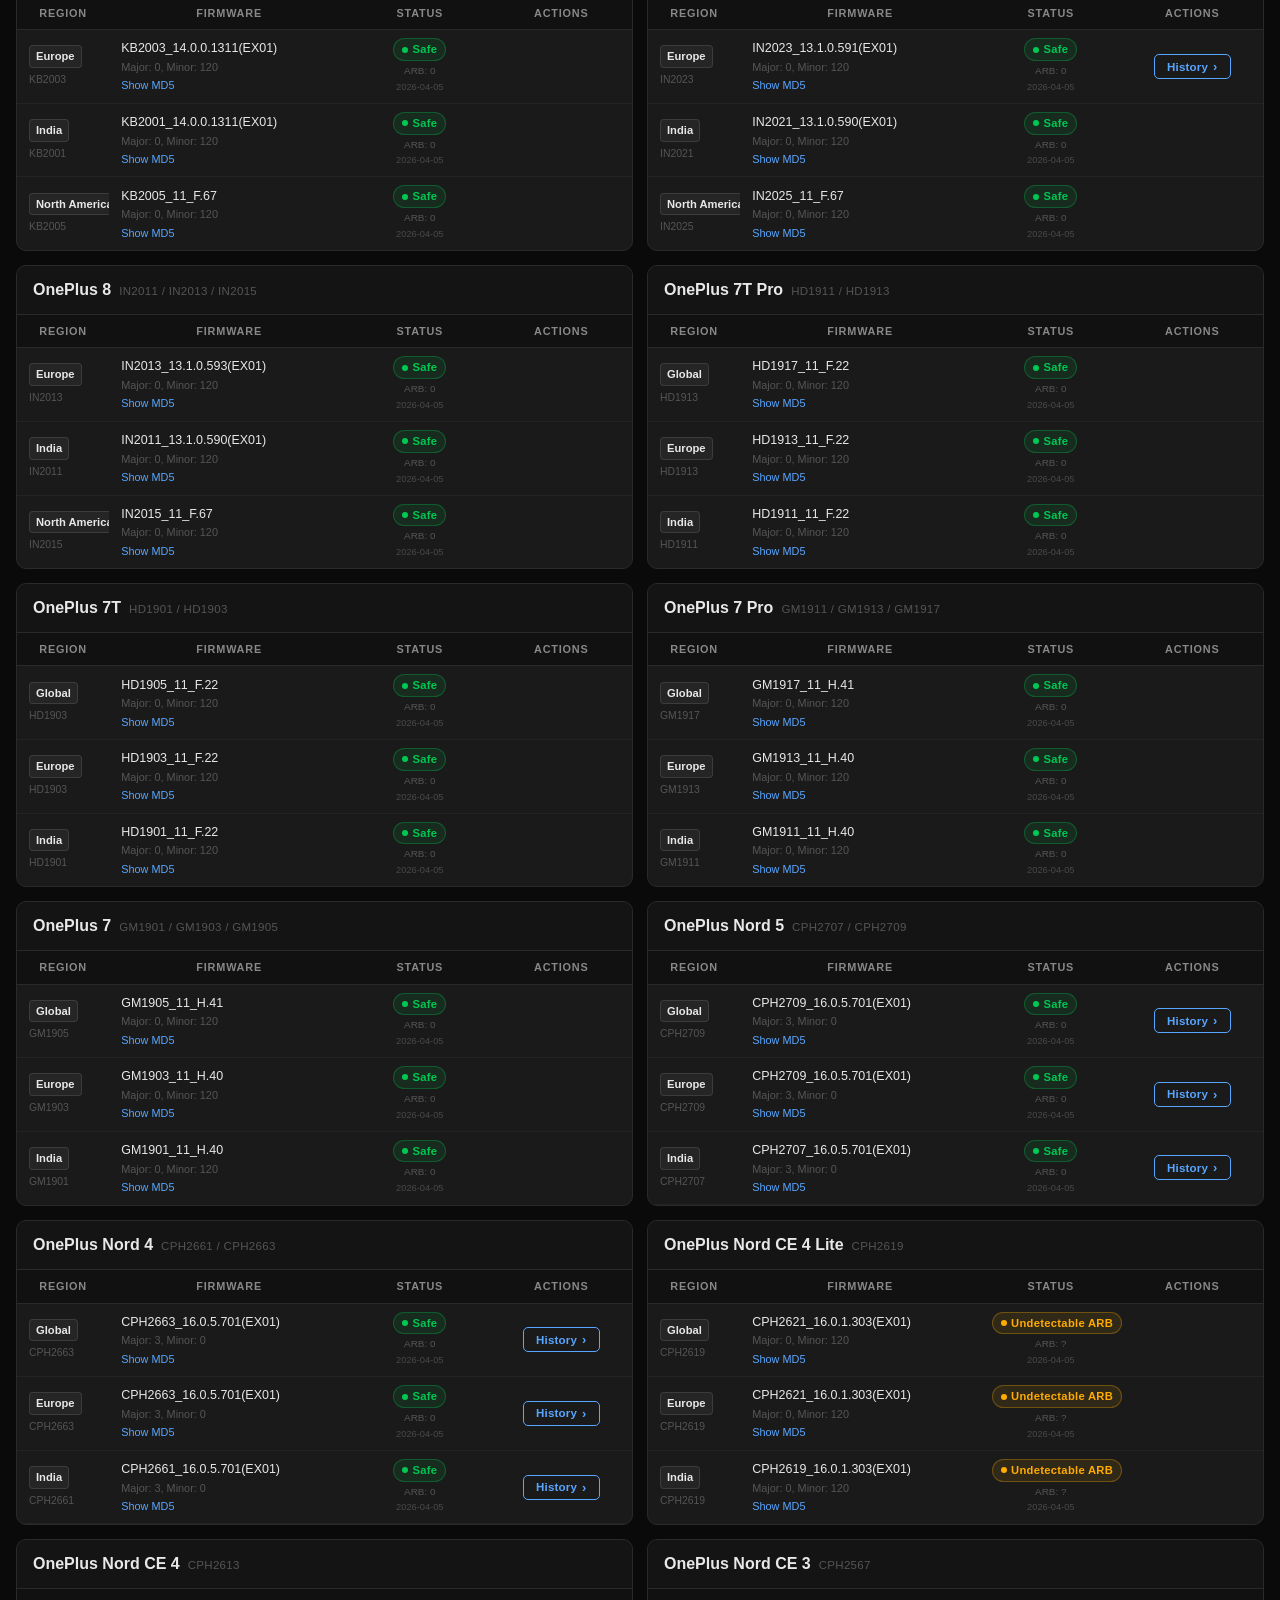
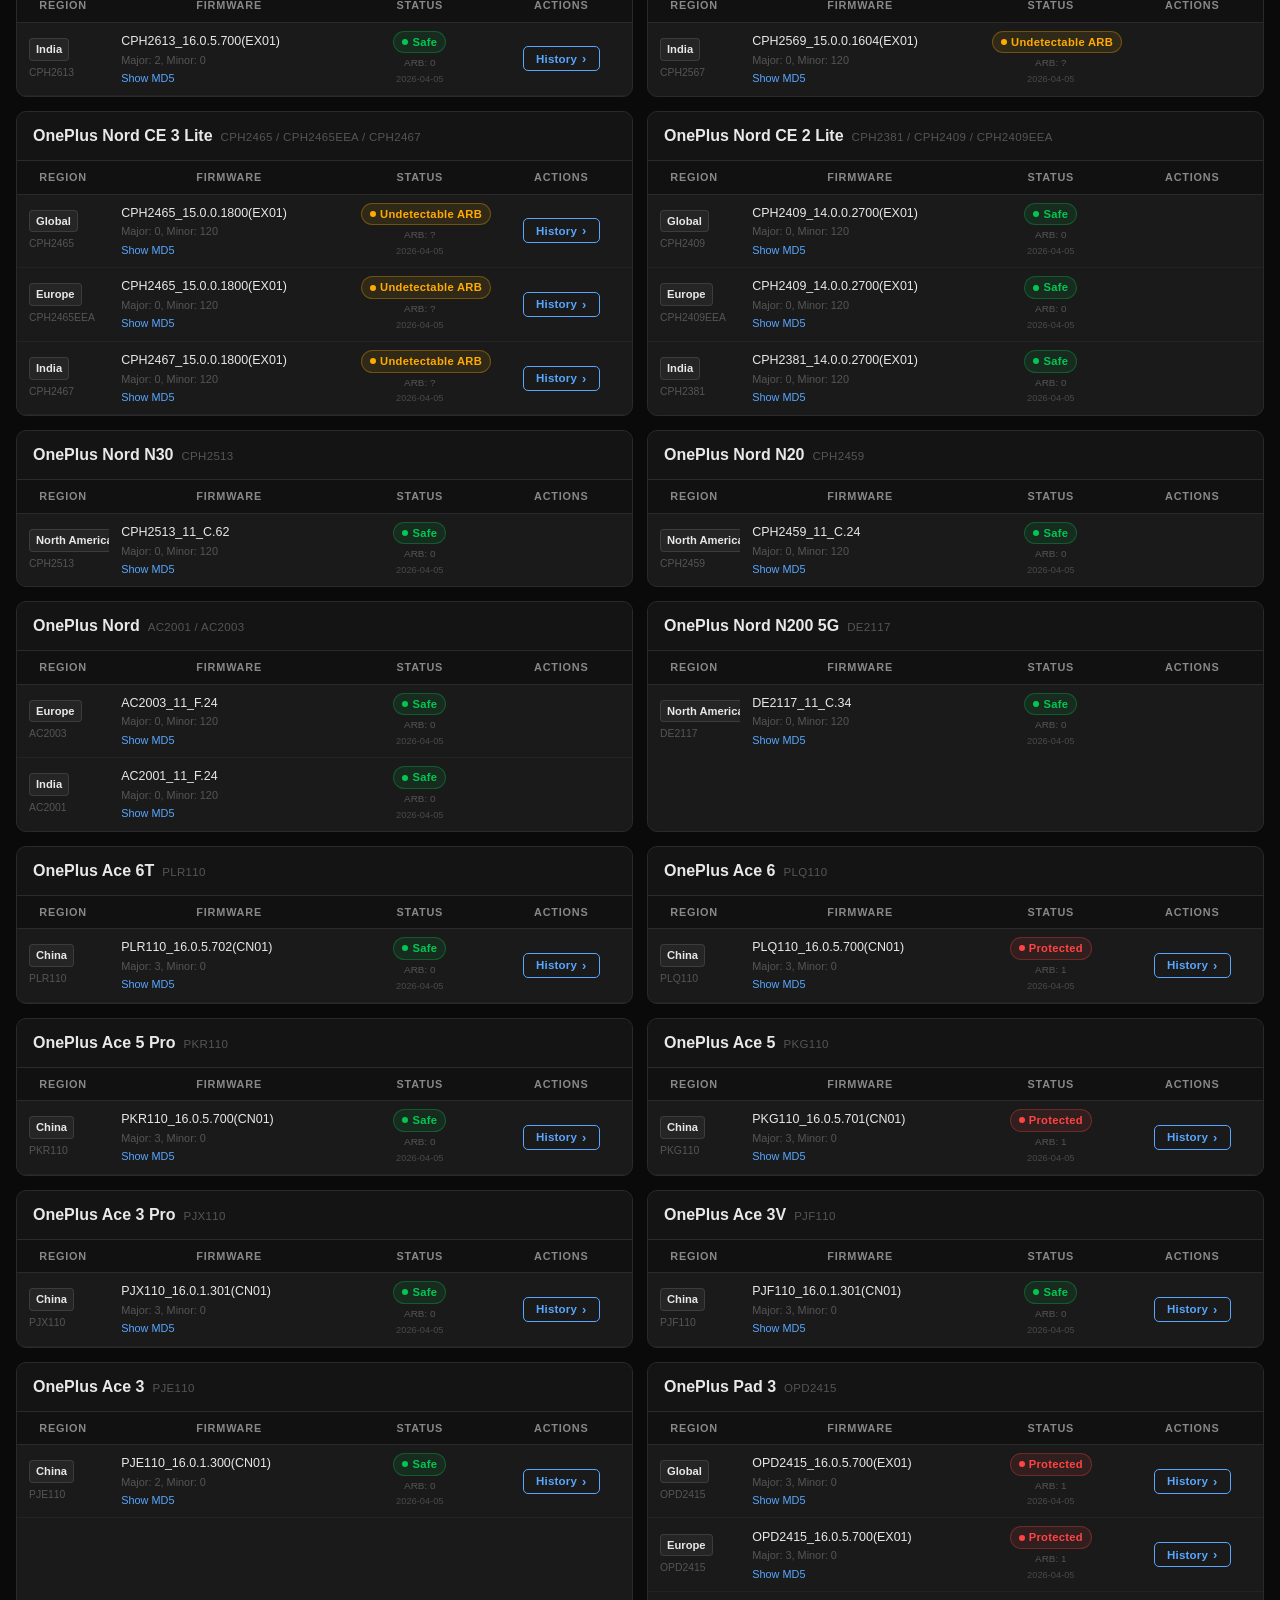
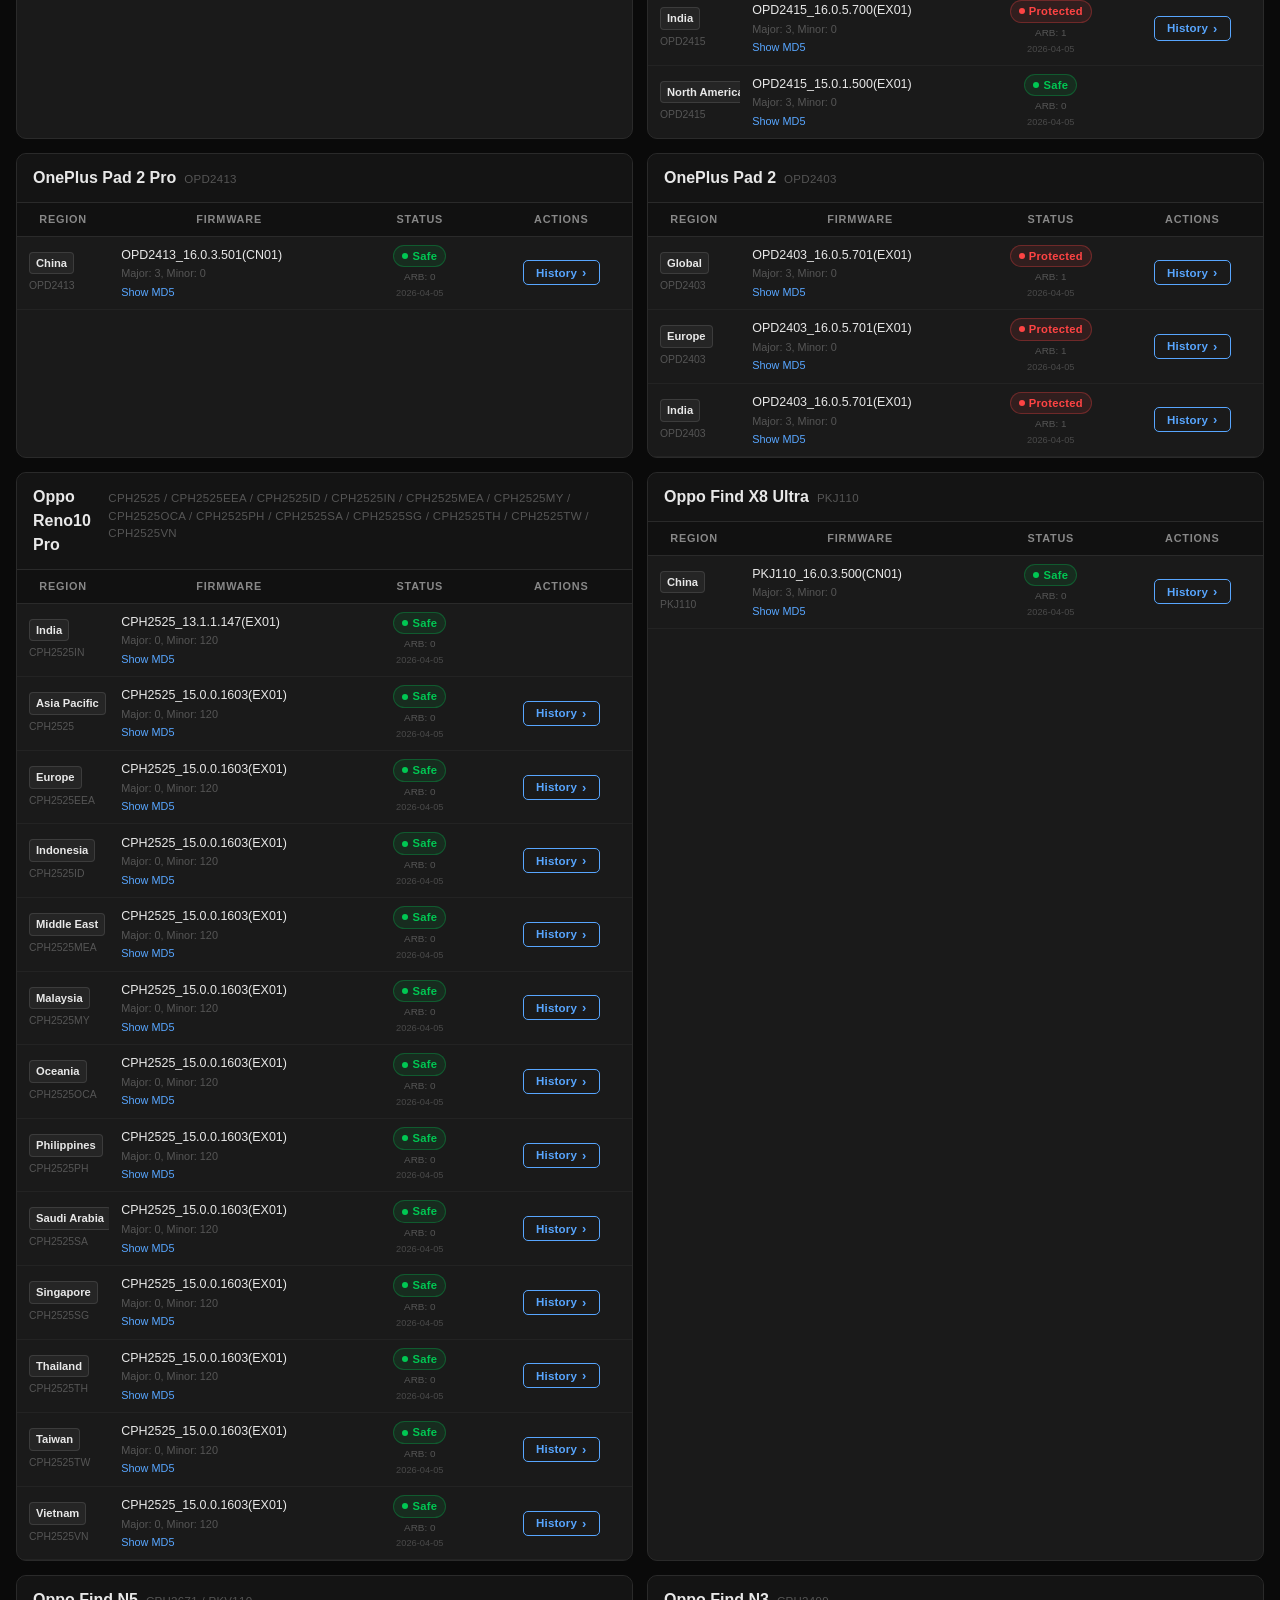
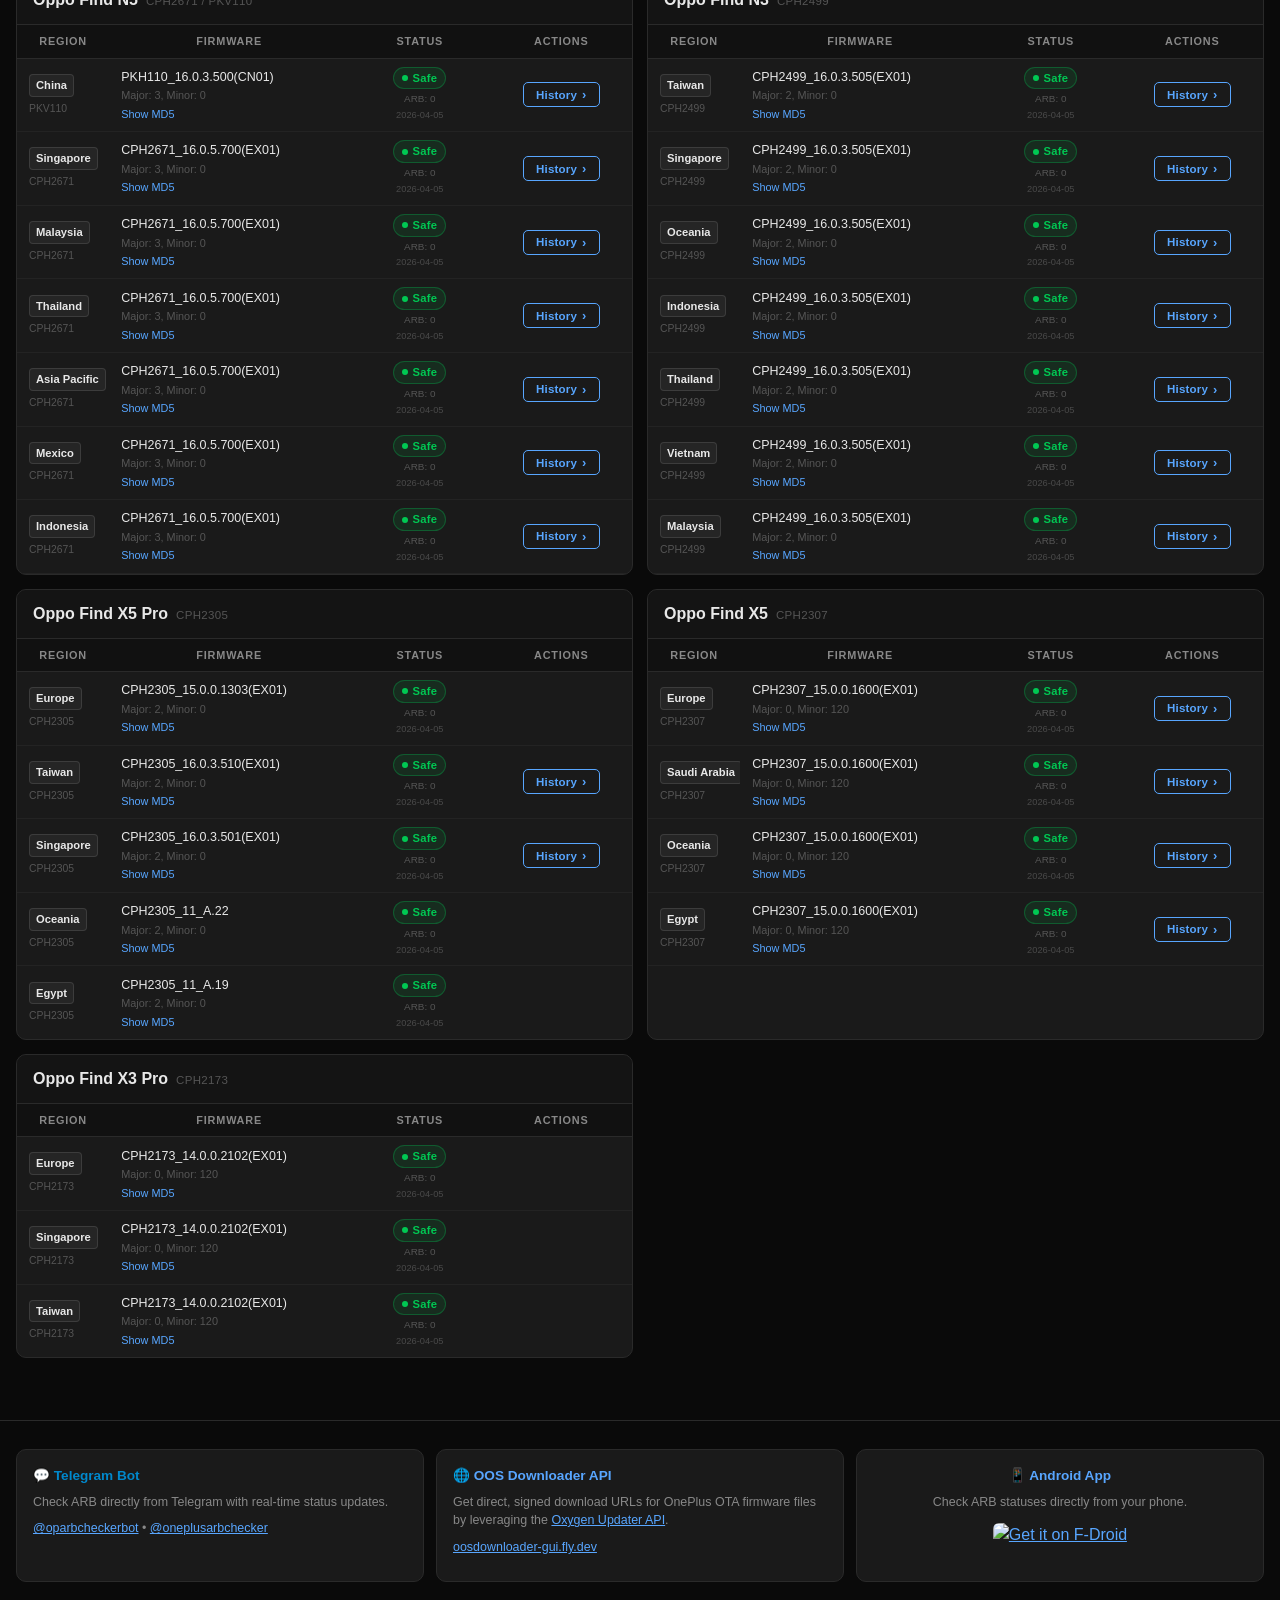
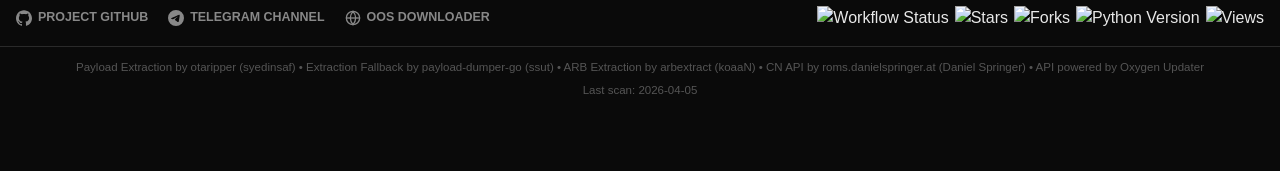
==== commit 0d8d0bd7: "deploy: a84979dcd40e6cc149ef4ed75fc883e563e197e0" ====
--- a/index.html
+++ b/index.html
@@ -861,7 +861,7 @@
                 Payload Extraction by <a href="https://github.com/syedinsaf/otaripper" target="_blank">otaripper</a>
                 (syedinsaf)
                 &bull;
-                Validation by <a href="https://github.com/ssut/payload-dumper-go" target="_blank">payload-dumper-go</a>
+                Extraction Fallback by <a href="https://github.com/ssut/payload-dumper-go" target="_blank">payload-dumper-go</a>
                 (ssut)
                 &bull;
                 ARB Extraction by <a href="https://github.com/koaaN/arbextract" target="_blank">arbextract</a> (koaaN)
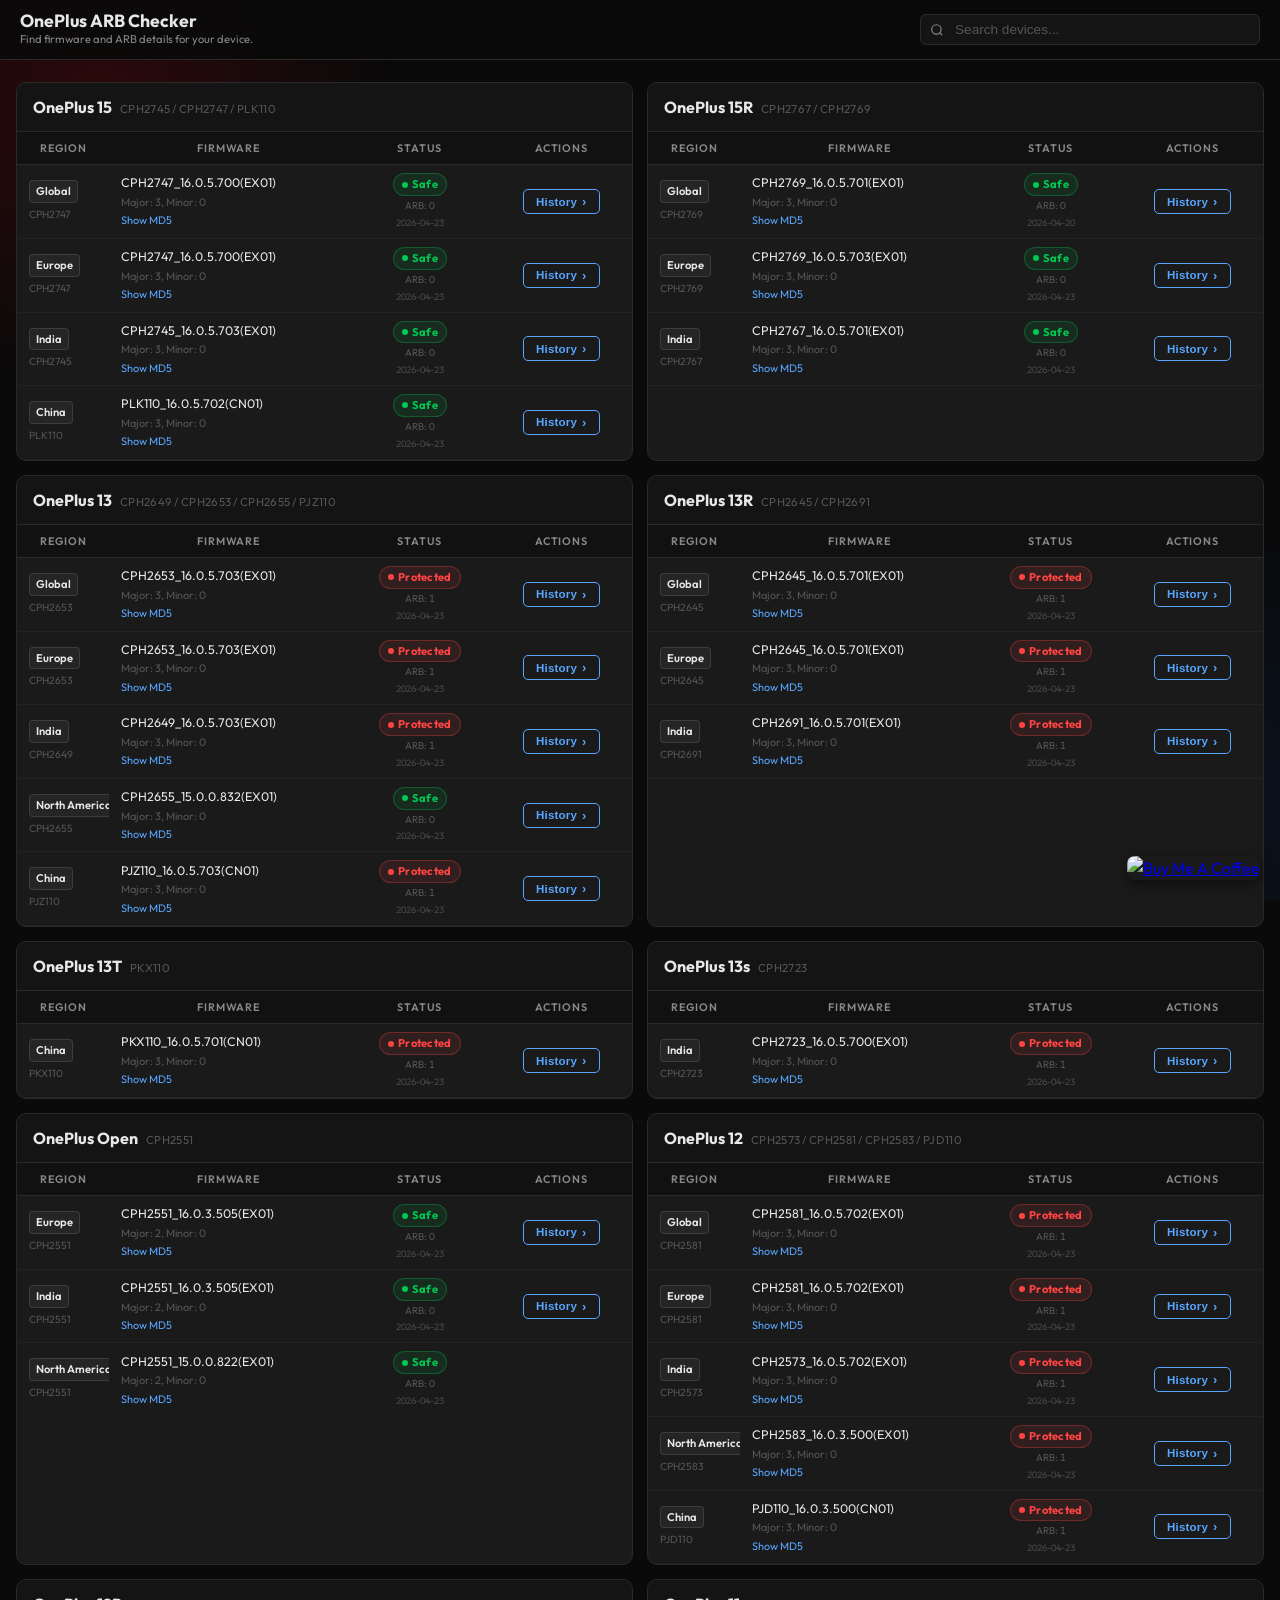
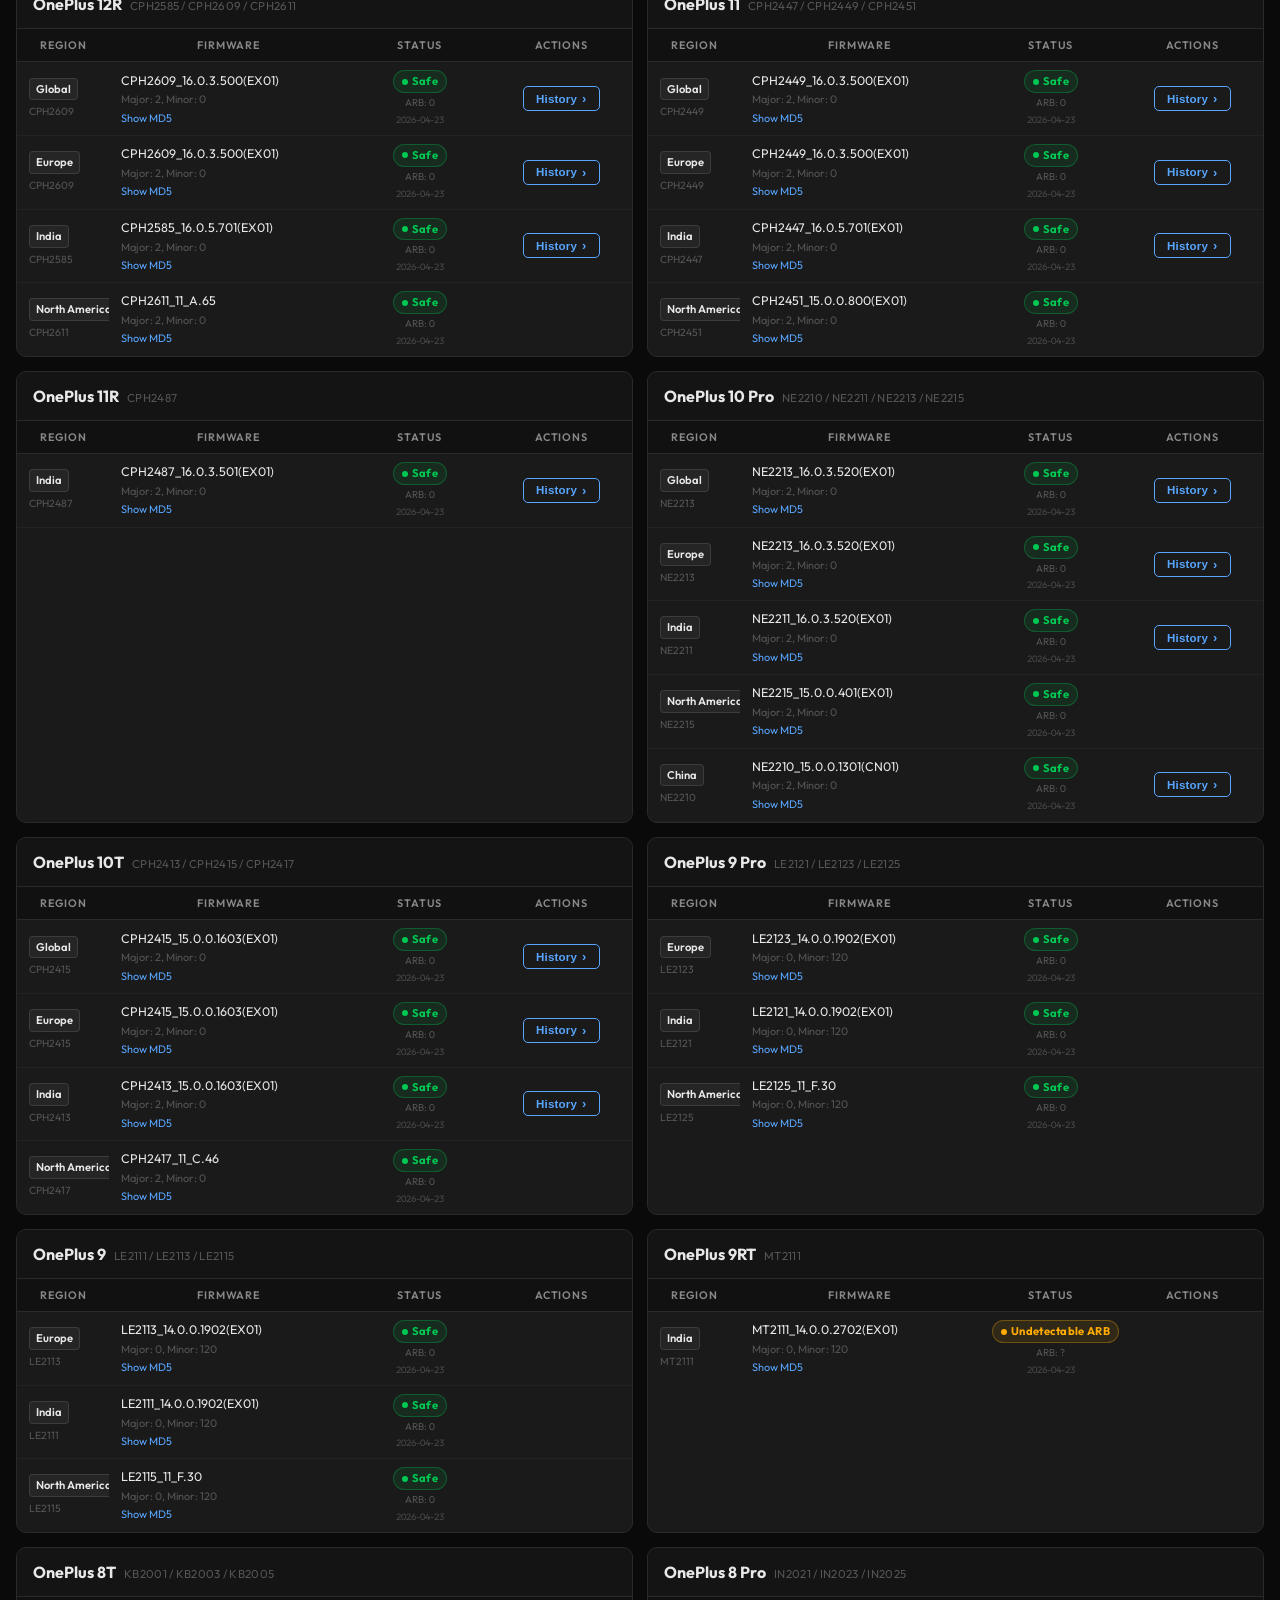
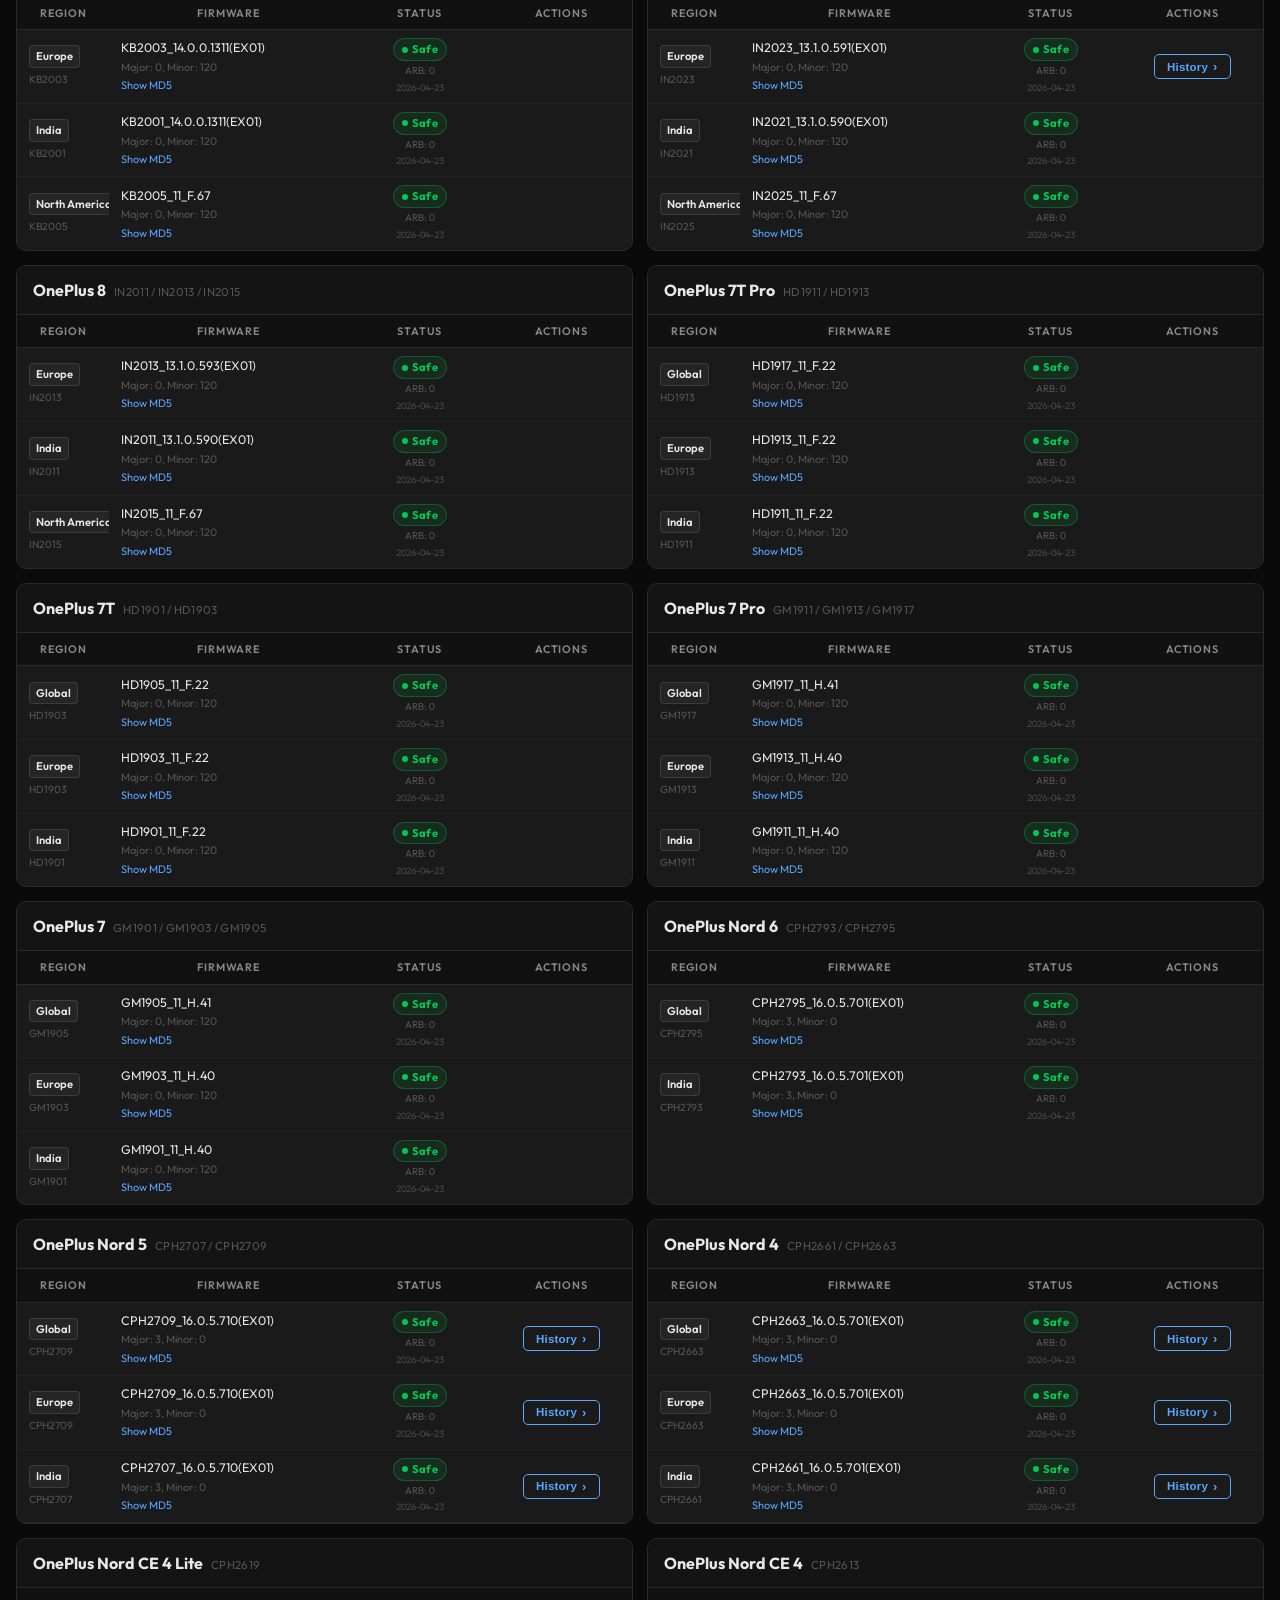
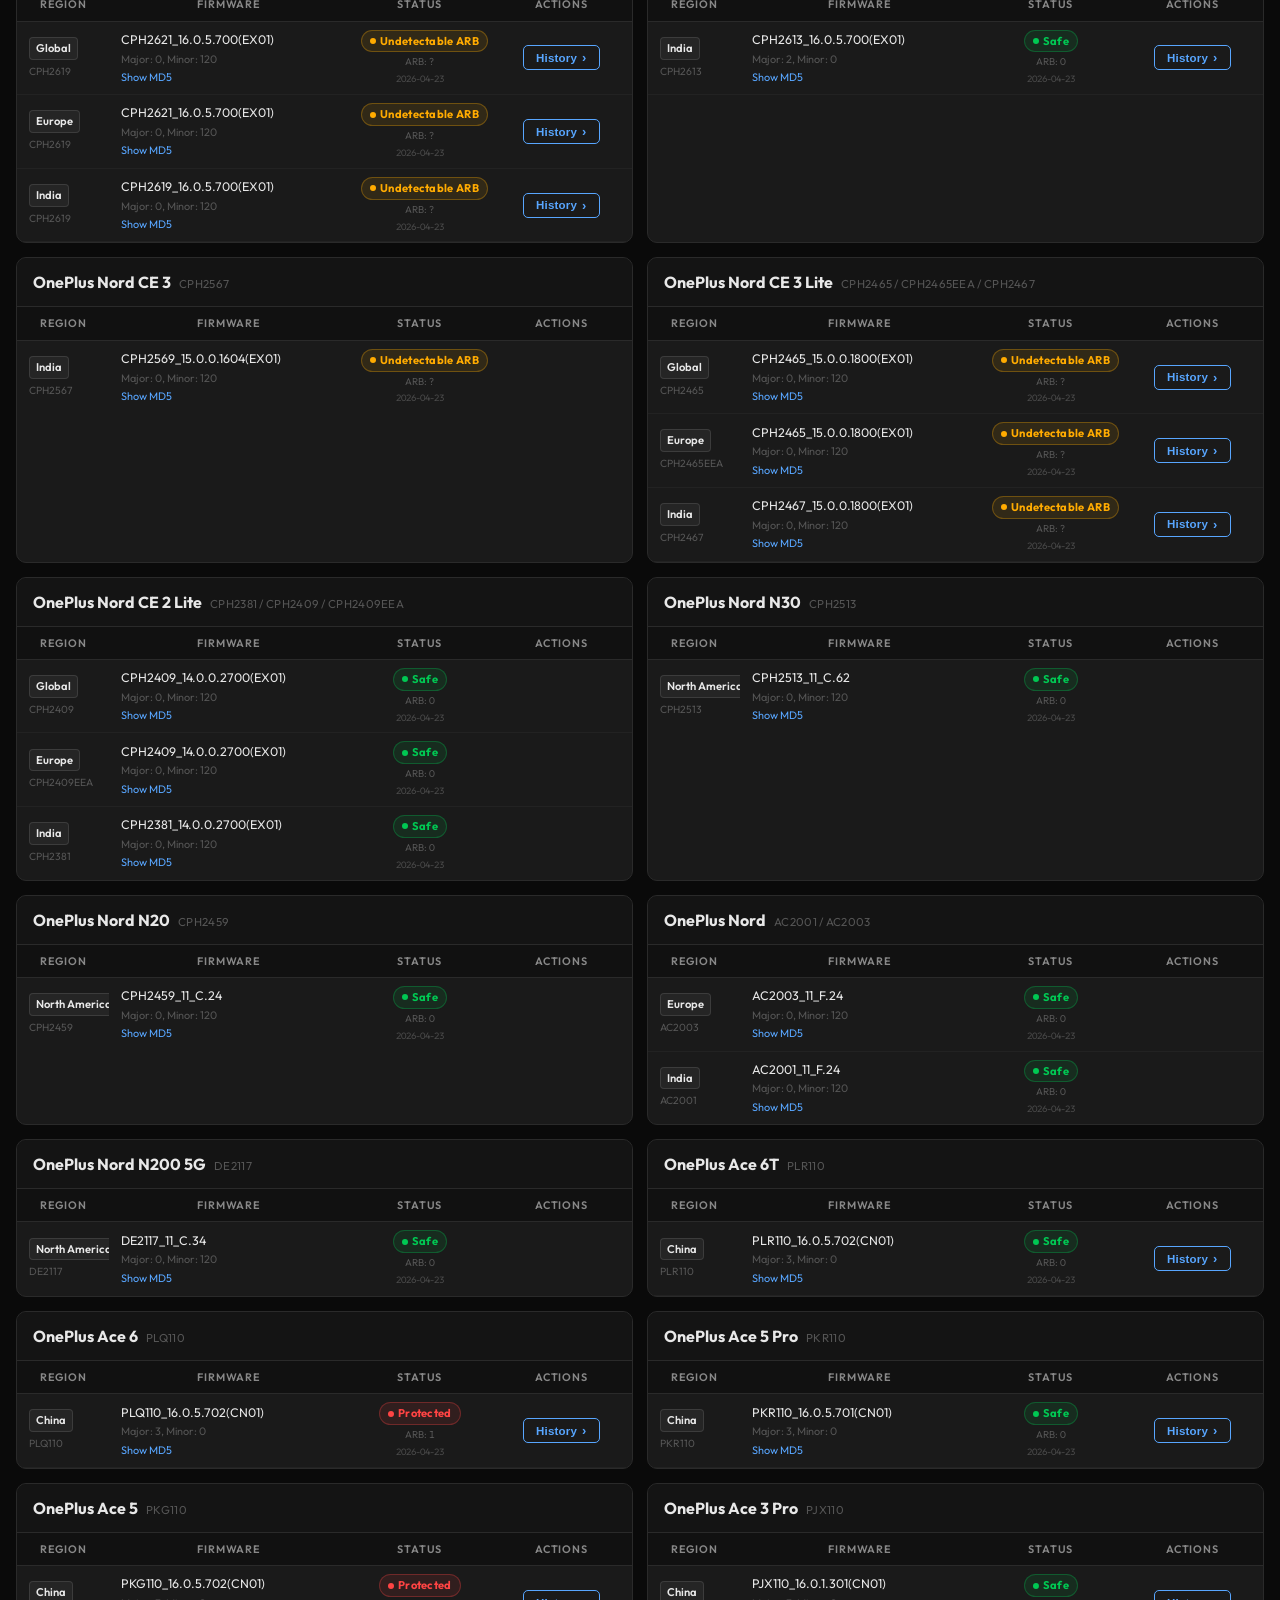
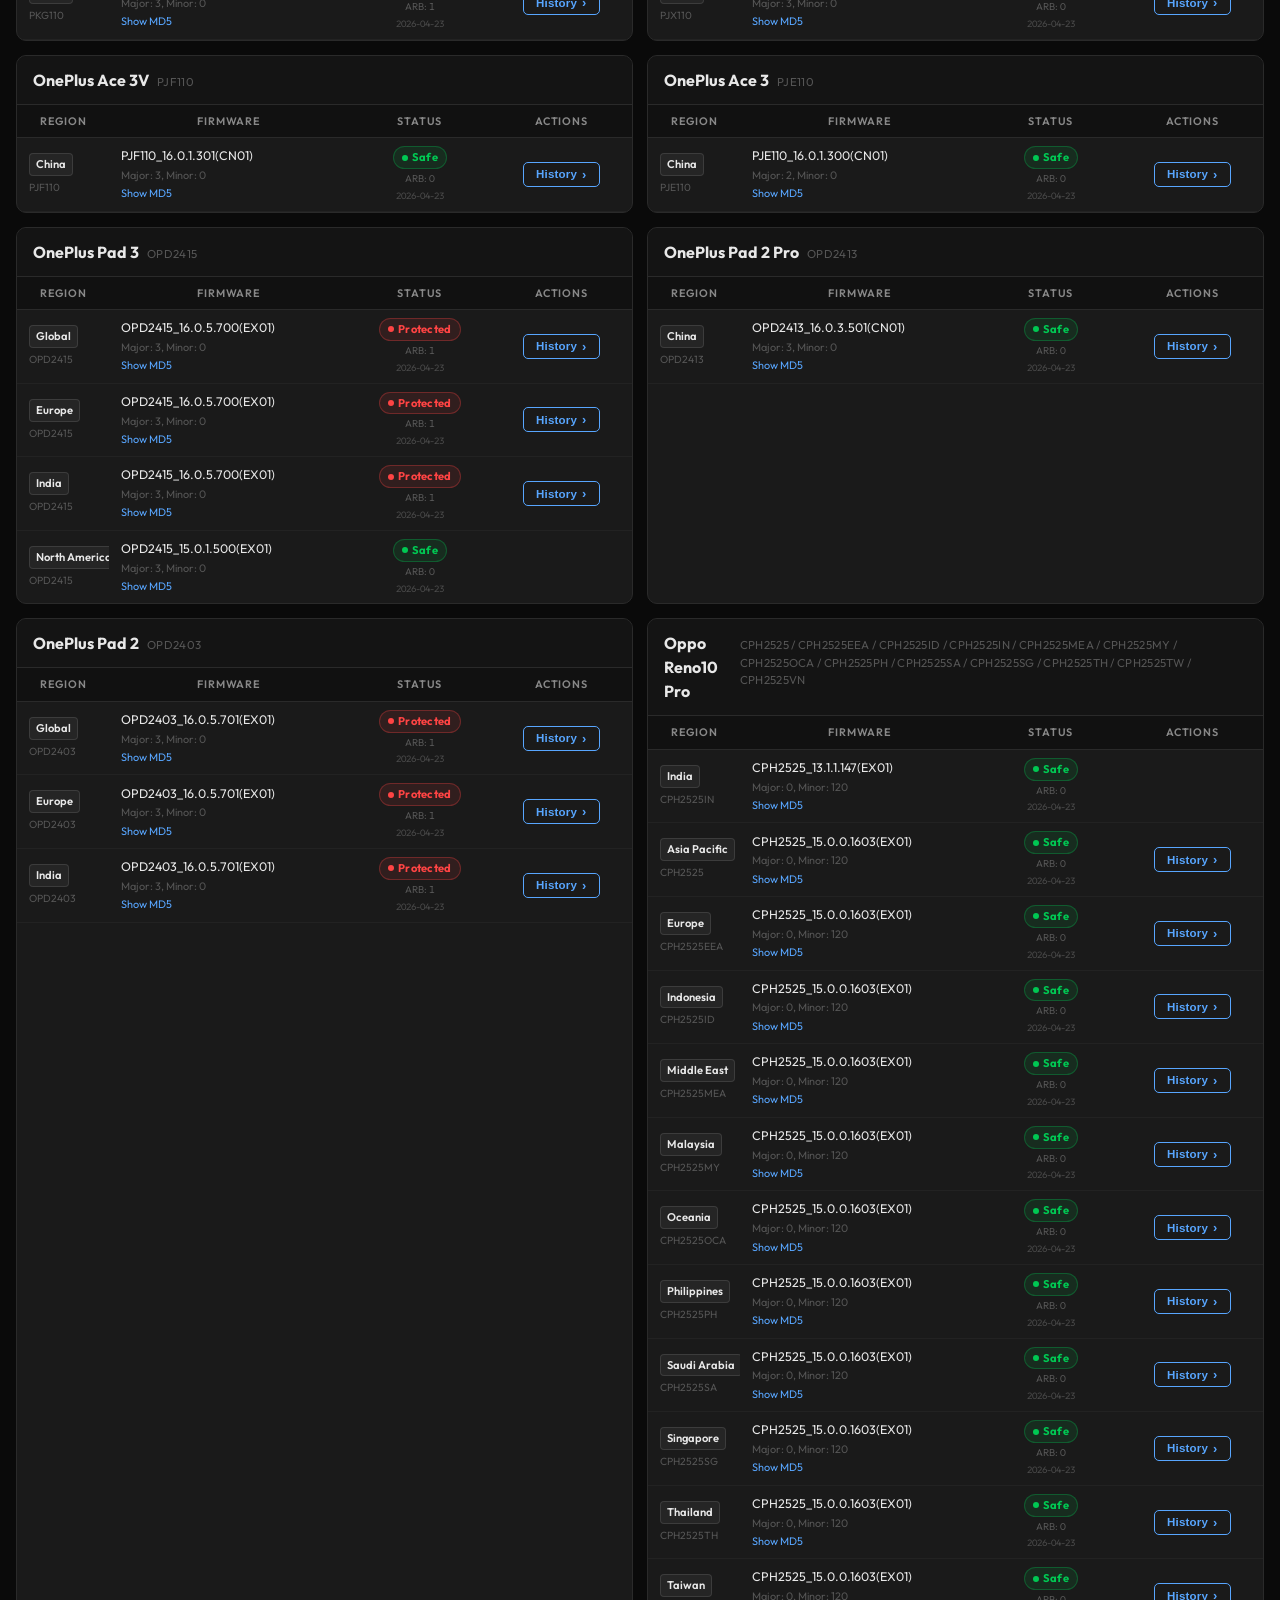
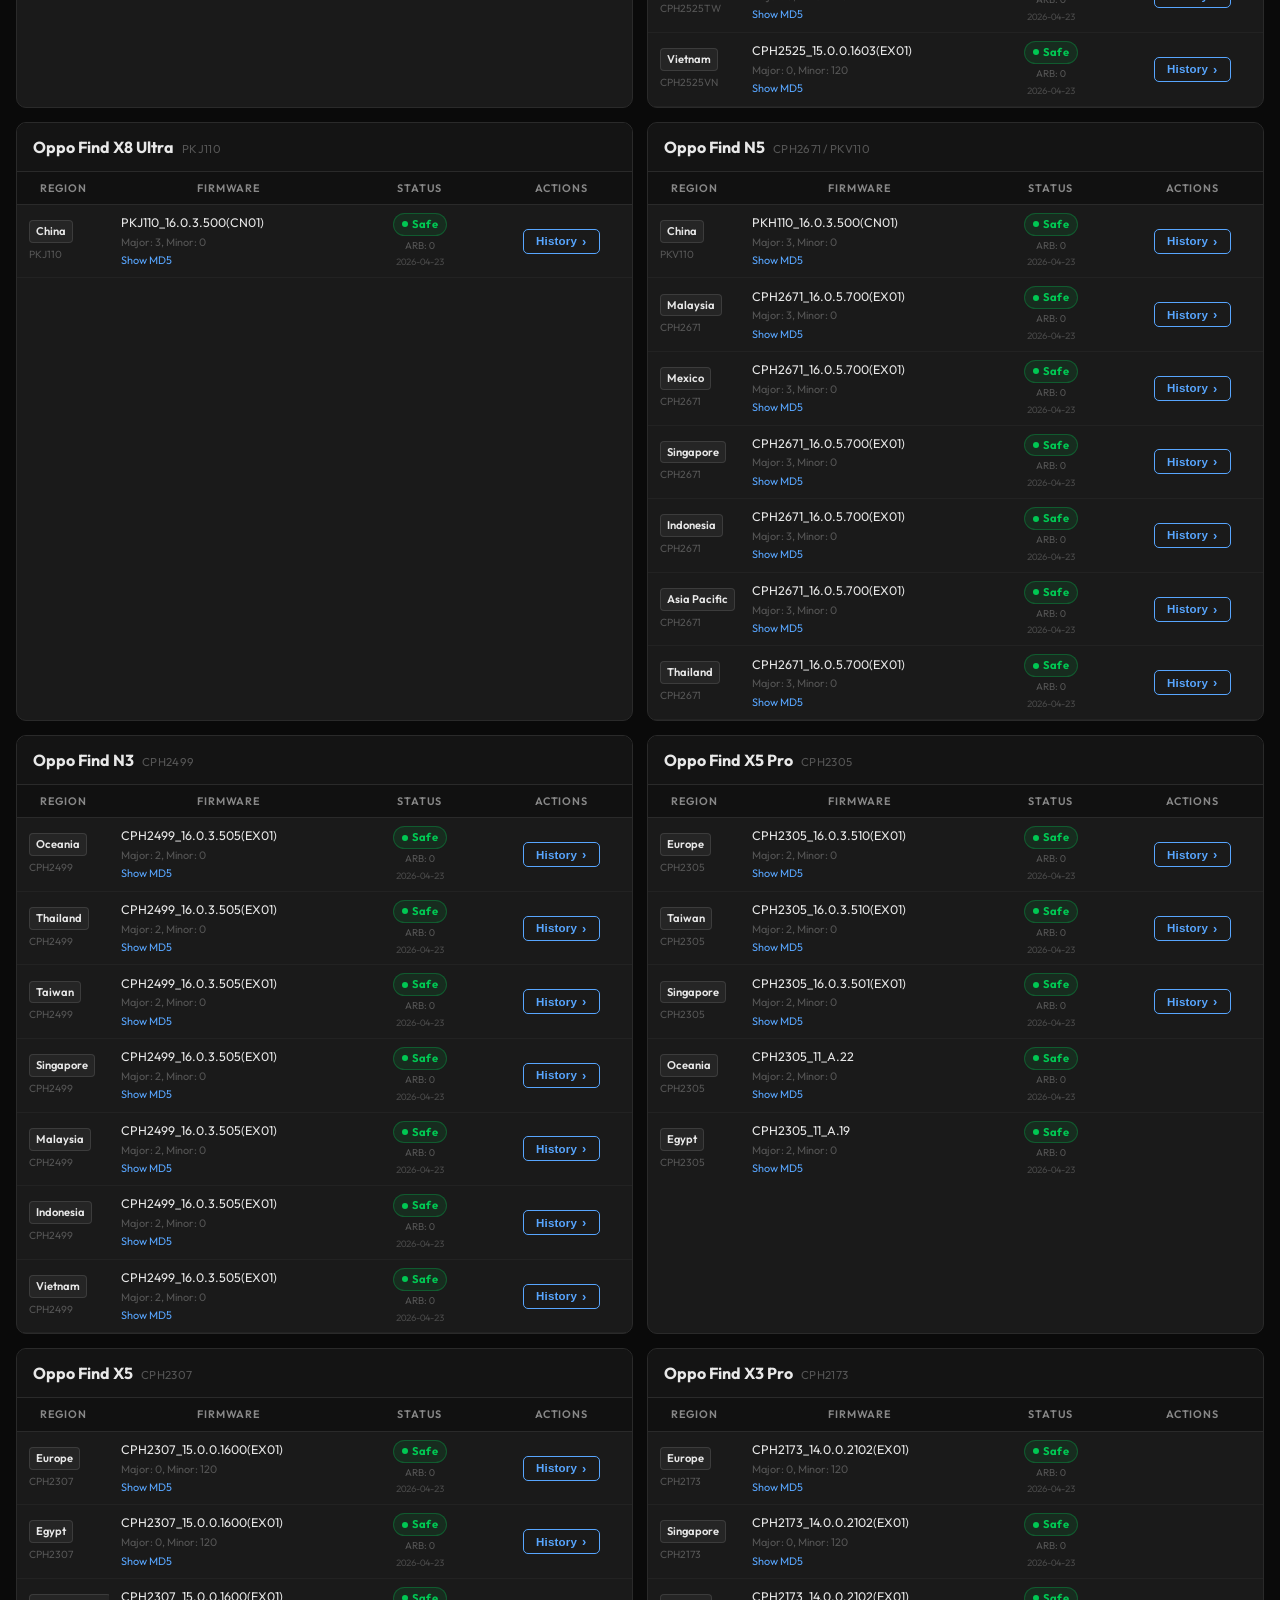
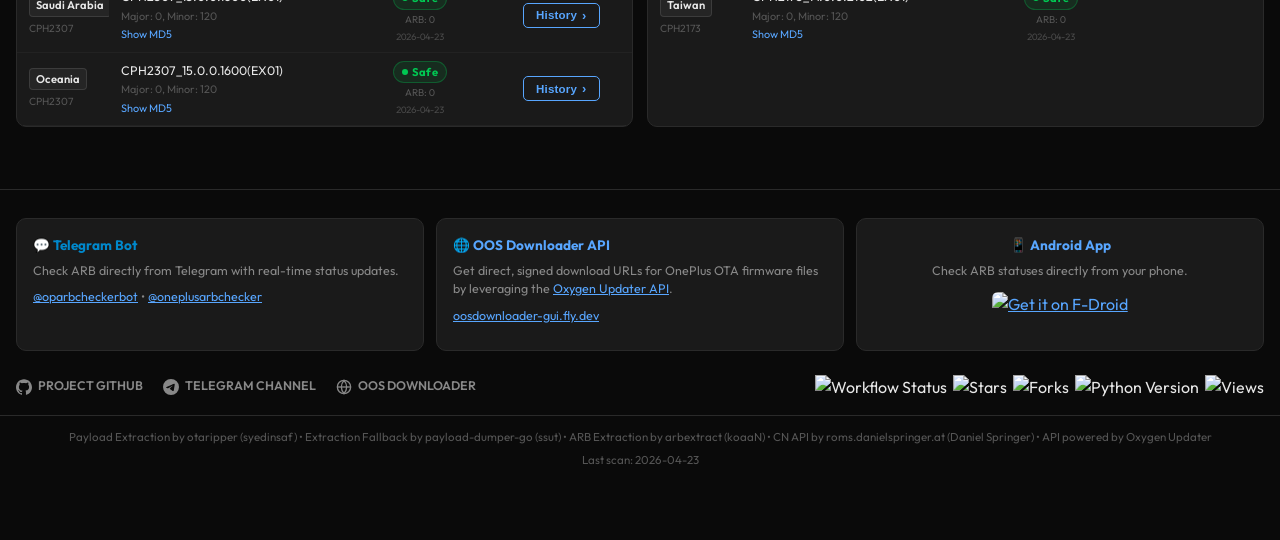
==== commit 31fd4582: "deploy: b61a27877844ab4ca94aca584d2cbeafcd2af450" ====
--- a/index.html
+++ b/index.html
@@ -6,6 +6,9 @@
     <meta name="viewport" content="width=device-width, initial-scale=1.0">
     <title>OnePlus ARB Checker</title>
     <meta name="description" content="OnePlus Anti-Rollback (ARB) index tracker.">
+    <link rel="preconnect" href="https://fonts.googleapis.com">
+    <link rel="preconnect" href="https://fonts.gstatic.com" crossorigin>
+    <link href="https://fonts.googleapis.com/css2?family=Outfit:wght@300;400;600&display=swap" rel="stylesheet">
     <!-- Open Graph / Facebook -->
     <meta property="og:type" content="website">
     <meta property="og:url" content="https://bartixxx32.github.io/OnePlus-antirollchecker/">
@@ -26,746 +29,15 @@
     <link rel="icon"
         href="data:image/svg+xml,<svg xmlns='http://www.w3.org/2000/svg' viewBox='0 0 100 100'><rect width='100' height='100' rx='20' fill='%23da3633'/><text x='50' y='70' font-family='Arial' font-size='60' font-weight='bold' fill='white' text-anchor='middle'>1+</text></svg>">
 
-    <style>
-        *,
-        *::before,
-        *::after {
-            box-sizing: border-box;
-            margin: 0;
-            padding: 0;
-        }
-
-        :root {
-            --bg: #0a0a0a;
-            --surface: #141414;
-            --card-bg: #1a1a1a;
-            --card-border: #2a2a2a;
-            --text: #e8e8e8;
-            --text-muted: #888;
-            --text-dim: #555;
-            --accent: #58a6ff;
-            --accent-hover: #79b8ff;
-            --success: #00c853;
-            --success-bg: rgba(0, 200, 83, 0.1);
-            --success-border: rgba(0, 200, 83, 0.3);
-            --danger: #ff4444;
-            --danger-bg: rgba(255, 68, 68, 0.1);
-            --danger-border: rgba(255, 68, 68, 0.3);
-            --warning: #ffab00;
-            --warning-bg: rgba(255, 171, 0, 0.1);
-            --warning-border: rgba(255, 171, 0, 0.3);
-            --th-bg: #111;
-            --row-hover: rgba(255, 255, 255, 0.03);
-            --radius: 10px;
-            --header-h: 60px;
-        }
-
-        html {
-            scroll-behavior: smooth;
-        }
-
-        body {
-            font-family: -apple-system, BlinkMacSystemFont, "Segoe UI", Helvetica, Arial, sans-serif;
-            background-color: var(--bg);
-            color: var(--text);
-            min-height: 100vh;
-            line-height: 1.5;
-            padding-bottom: 60px;
-        }
-
-        /* ─── TOPBAR ─── */
-        .topbar {
-            position: sticky;
-            top: 0;
-            z-index: 100;
-            background: rgba(10, 10, 10, 0.92);
-            backdrop-filter: blur(10px);
-            -webkit-backdrop-filter: blur(10px);
-            border-bottom: 1px solid var(--card-border);
-            height: var(--header-h);
-            display: flex;
-            align-items: center;
-            padding: 0 20px;
-            gap: 16px;
-        }
-
-        .topbar-brand {
-            display: flex;
-            flex-direction: column;
-            flex-shrink: 0;
-        }
-
-        .topbar-brand h1 {
-            font-size: 1.1rem;
-            font-weight: 700;
-            color: var(--text);
-            line-height: 1.1;
-        }
-
-        .topbar-brand p {
-            font-size: 0.7rem;
-            color: var(--text-muted);
-        }
-
-        .topbar-search {
-            flex: 1;
-            max-width: 340px;
-            margin-left: auto;
-            position: relative;
-        }
-
-        .topbar-search svg {
-            position: absolute;
-            left: 10px;
-            top: 50%;
-            transform: translateY(-50%);
-            color: var(--text-muted);
-            pointer-events: none;
-        }
-
-        #search-input {
-            width: 100%;
-            padding: 7px 12px 7px 34px;
-            background: var(--surface);
-            border: 1px solid var(--card-border);
-            border-radius: 6px;
-            color: var(--text);
-            font-size: 0.85rem;
-            transition: border-color 0.2s, box-shadow 0.2s;
-        }
-
-        #search-input::placeholder {
-            color: var(--text-dim);
-        }
-
-        #search-input:focus {
-            outline: none;
-            border-color: var(--accent);
-            box-shadow: 0 0 0 3px rgba(88, 166, 255, 0.15);
-        }
-
-
-        /* ─── MAIN ─── */
-        .main {
-            max-width: 1400px;
-            margin: 0 auto;
-            padding: 22px 16px;
-        }
-
-        .grid {
-            display: grid;
-            grid-template-columns: repeat(2, 1fr);
-            gap: 14px;
-        }
-
-        /* ─── CARD ─── */
-        .card {
-            background: var(--card-bg);
-            border: 1px solid var(--card-border);
-            border-radius: var(--radius);
-            overflow: hidden;
-            display: flex;
-            flex-direction: column;
-            transition: border-color 0.2s;
-        }
-
-        .card:hover {
-            border-color: #3a3a3a;
-        }
-
-        .card-header {
-            padding: 12px 16px;
-            border-bottom: 1px solid var(--card-border);
-            background: var(--surface);
-        }
-
-        .card-header h2 {
-            font-size: 1rem;
-            font-weight: 700;
-            color: var(--text);
-            display: flex;
-            align-items: baseline;
-            gap: 8px;
-        }
-
-        .device-models {
-            font-size: 0.72rem;
-            color: var(--text-dim);
-            font-weight: 400;
-            letter-spacing: 0.3px;
-        }
-
-        .card-body {
-            overflow-x: auto;
-        }
-
-        /* ─── TABLE ─── */
-        table {
-            width: 100%;
-            border-collapse: collapse;
-            font-size: 0.78rem;
-            min-width: 480px;
-        }
-
-        thead th {
-            background: var(--th-bg);
-            color: var(--text-muted);
-            font-weight: 600;
-            font-size: 0.68rem;
-            letter-spacing: 0.8px;
-            text-transform: uppercase;
-            padding: 8px 12px;
-            border-bottom: 1px solid var(--card-border);
-            white-space: nowrap;
-        }
-
-        tbody td {
-            padding: 8px 12px;
-            border-bottom: 1px solid rgba(255, 255, 255, 0.04);
-            vertical-align: middle;
-            white-space: nowrap;
-            overflow: hidden;
-        }
-
-        tbody tr:last-child td {
-            border-bottom: none;
-        }
-
-        tbody tr:hover {
-            background: var(--row-hover);
-        }
-
-        .card-body>table {
-            table-layout: fixed;
-        }
-
-        .col-region {
-            width: 15%;
-            min-width: 110px;
-        }
-
-        .col-firmware {
-            width: 39%;
-        }
-
-        .col-status {
-            width: 23%;
-            text-align: center;
-        }
-
-        .col-actions {
-            width: 23%;
-            text-align: center;
-        }
-
-        .card-body>table>tbody>tr:not(.history-row)>td:nth-child(3) {
-            text-align: center;
-        }
-
-        .card-body>table>tbody>tr:not(.history-row)>td:nth-child(4) {
-            text-align: center;
-        }
-
-        .region-main {
-            font-weight: 600;
-            color: var(--text);
-            font-size: 0.8rem;
-        }
-
-        .region-model {
-            color: var(--text-dim);
-            font-size: 0.68rem;
-            display: block;
-            margin-top: 1px;
-        }
-
-        .firmware-ver {
-            font-family: 'SFMono-Regular', Consolas, monospace;
-            font-size: 0.75rem;
-        }
-
-        .firmware-oem {
-            color: var(--text-dim);
-            font-size: 0.68rem;
-            display: block;
-            margin-top: 1px;
-        }
-
-        .arb-val {
-            font-weight: 700;
-            font-size: 0.85rem;
-        }
-
-        .arb-sub {
-            display: block;
-            font-size: 0.62rem;
-            color: var(--text-dim);
-            margin-top: 3px;
-            font-variant-numeric: tabular-nums;
-        }
-
-        .last-checked-sub {
-            display: block;
-            font-size: 0.58rem;
-            color: var(--text-dim);
-            margin-top: 2px;
-            opacity: 0.8;
-            font-variant-numeric: tabular-nums;
-        }
-
-        /* ─── BADGES ─── */
-        .badge {
-            display: inline-flex;
-            align-items: center;
-            gap: 4px;
-            padding: 2px 8px;
-            border-radius: 20px;
-            font-size: 0.7rem;
-            font-weight: 700;
-            letter-spacing: 0.3px;
-            white-space: nowrap;
-        }
-
-        .badge-dot {
-            width: 6px;
-            height: 6px;
-            border-radius: 50%;
-            flex-shrink: 0;
-        }
-
-        .badge-safe {
-            background: var(--success-bg);
-            border: 1px solid var(--success-border);
-            color: var(--success);
-        }
-
-        .badge-safe .badge-dot {
-            background: var(--success);
-        }
-
-        .badge-danger {
-            background: var(--danger-bg);
-            border: 1px solid var(--danger-border);
-            color: var(--danger);
-        }
-
-        .badge-danger .badge-dot {
-            background: var(--danger);
-        }
-
-        .badge-hardcode {
-            background: var(--warning-bg);
-            border: 1px solid var(--warning-border);
-            color: var(--warning);
-        }
-
-        .badge-hardcode .badge-dot {
-            background: var(--warning);
-        }
-
-        .badge-warning {
-            background: rgba(100, 100, 100, 0.15);
-            border: 1px solid rgba(100, 100, 100, 0.3);
-            color: var(--text-muted);
-        }
-
-        .badge-warning .badge-dot {
-            background: var(--text-muted);
-        }
-
-        /* ─── FIRMWARE TITLE SCROLL ─── */
-        .firmware-title-wrap {
-            overflow-x: auto;
-            white-space: nowrap;
-            width: 100%;
-            position: relative;
-            scrollbar-width: none;
-            /* Firefox */
-            -ms-overflow-style: none;
-            /* IE 10+ */
-        }
-
-        .firmware-title-wrap::-webkit-scrollbar {
-            display: none;
-            /* Chrome/Safari */
-        }
-
-        .firmware-title {
-            display: inline-block;
-            font-weight: 400;
-            /* Reverted from 700 to normal */
-            color: var(--text);
-            font-size: 0.78rem;
-            /* Slightly smaller from 0.82rem */
-        }
-
-        /* Mobile adjustment */
-        @media (max-width: 600px) {
-            .firmware-title {
-                font-size: 0.7rem;
-                padding-right: 12px;
-            }
-        }
-
-
-        /* ─── MD5 details ─── */
-        details.md5-details {
-            margin-top: 2px;
-        }
-
-        details.md5-details summary {
-            cursor: pointer;
-            font-size: 0.68rem;
-            color: var(--accent);
-            list-style: none;
-            user-select: none;
-        }
-
-        details.md5-details summary::-webkit-details-marker {
-            display: none;
-        }
-
-        details.md5-details code {
-            display: block;
-            font-size: 0.65rem;
-            background: #111;
-            padding: 3px 6px;
-            border-radius: 4px;
-            margin-top: 2px;
-            word-break: break-all;
-            color: var(--text-muted);
-        }
-
-        /* ─── HISTORY BUTTON ─── */
-        .btn-history {
-            display: inline-flex;
-            align-items: center;
-            gap: 5px;
-            padding: 4px 12px;
-            background: transparent;
-            border: 1px solid var(--accent);
-            border-radius: 5px;
-            color: var(--accent);
-            font-size: 0.72rem;
-            font-weight: 600;
-            cursor: pointer;
-            transition: all 0.15s;
-            white-space: nowrap;
-            letter-spacing: 0.2px;
-        }
-
-        .btn-history:hover {
-            background: rgba(88, 166, 255, 0.1);
-        }
-
-        .btn-history.active {
-            background: var(--accent);
-            color: #000;
-        }
-
-        .btn-history-arrow {
-            font-size: 0.8rem;
-            transition: transform 0.2s;
-        }
-
-        .btn-history.active .btn-history-arrow {
-            transform: rotate(90deg);
-        }
-
-        /* ─── HISTORY ROW ─── */
-        .history-row {
-            display: none;
-        }
-
-        .history-row.active {
-            display: table-row;
-        }
-
-        .history-table {
-            width: 100%;
-            border-collapse: collapse;
-            min-width: 500px;
-        }
-
-        .history-container {
-            padding: 12px 16px 16px;
-            background: #0f0f0f;
-            overflow-x: auto;
-            -webkit-overflow-scrolling: touch;
-        }
-
-        .history-title {
-            font-size: 0.72rem;
-            color: var(--text-muted);
-            font-weight: 600;
-            letter-spacing: 0.6px;
-            text-transform: uppercase;
-            margin-bottom: 8px;
-            white-space: nowrap;
-        }
-
-        .history-table th {
-            background: #111;
-            color: var(--text-dim);
-            font-size: 0.65rem;
-            letter-spacing: 0.8px;
-            text-transform: uppercase;
-            padding: 6px 10px;
-            border-bottom: 1px solid var(--card-border);
-        }
-
-        .history-table td {
-            padding: 7px 10px;
-            border-bottom: 1px solid rgba(255, 255, 255, 0.04);
-            color: var(--text-muted);
-            vertical-align: middle;
-        }
-
-        .history-table tbody tr:last-child td {
-            border-bottom: none;
-        }
-
-        /* ─── FOOTER ─── */
-        .footer {
-            border-top: 1px solid var(--card-border);
-            margin-top: 40px;
-            padding-top: 28px;
-        }
-
-        .footer-cards {
-            max-width: 1400px;
-            margin: 0 auto 24px;
-            padding: 0 16px;
-            display: grid;
-            grid-template-columns: repeat(3, 1fr);
-            gap: 12px;
-        }
-
-        .footer-card {
-            background: var(--card-bg);
-            border: 1px solid var(--card-border);
-            border-radius: var(--radius);
-            padding: 16px;
-        }
-
-        .footer-card h3 {
-            font-size: 0.85rem;
-            font-weight: 700;
-            margin-bottom: 6px;
-        }
-
-        .footer-card p {
-            font-size: 0.78rem;
-            color: var(--text-muted);
-            margin-bottom: 8px;
-        }
-
-        .footer-card a {
-            color: var(--accent);
-        }
-
-        .footer-card a:hover {
-            color: var(--accent-hover);
-        }
-
-        .footer-bottom {
-            max-width: 1400px;
-            margin: 0 auto;
-            padding: 0 16px 16px;
-            display: flex;
-            flex-wrap: wrap;
-            align-items: center;
-            justify-content: space-between;
-            gap: 12px;
-        }
-
-        .footer-links {
-            display: flex;
-            gap: 20px;
-            align-items: center;
-        }
-
-        .footer-link {
-            display: flex;
-            align-items: center;
-            gap: 6px;
-            font-size: 0.78rem;
-            font-weight: 600;
-            color: var(--text-muted);
-            text-decoration: none;
-            transition: color 0.2s;
-        }
-
-        .footer-link:hover {
-            color: var(--text);
-        }
-
-        .footer-link svg {
-            flex-shrink: 0;
-        }
-
-        .footer-meta {
-            font-size: 0.72rem;
-            color: var(--text-dim);
-        }
-
-        .footer-badges {
-            display: flex;
-            flex-wrap: wrap;
-            gap: 6px;
-            align-items: center;
-        }
-
-        .footer-badges img {
-            display: block;
-        }
-
-        .footer-credits {
-            max-width: 1400px;
-            margin: 0 auto;
-            padding: 12px 16px;
-            border-top: 1px solid var(--card-border);
-            font-size: 0.72rem;
-            color: var(--text-dim);
-            text-align: center;
-        }
-
-        .footer-credits a {
-            color: var(--text-dim);
-            text-decoration: none;
-        }
-
-        .footer-credits a:hover {
-            color: var(--text-muted);
-        }
-
-        /* ─── BMC FLOAT ─── */
-        .floating-bmc {
-            position: fixed;
-            bottom: 20px;
-            right: 20px;
-            z-index: 1000;
-            transition: transform 0.2s;
-        }
-
-        .floating-bmc:hover {
-            transform: scale(1.05);
-        }
-
-        .floating-bmc img {
-            height: 40px;
-            border-radius: 8px;
-            box-shadow: 0 4px 12px rgba(0, 0, 0, 0.5);
-        }
-
-        /* ─── RESPONSIVE ─── */
-        @media (max-width: 900px) {
-            .grid {
-                grid-template-columns: 1fr;
-            }
-
-            .footer-cards {
-                grid-template-columns: 1fr;
-            }
-        }
-
-        @media (max-width: 600px) {
-            .topbar-search {
-                flex: 1;
-                max-width: none;
-                margin-left: 0;
-            }
-
-            /* Fully dynamic scaling for mobile */
-            table {
-                table-layout: auto;
-                min-width: 100%;
-                width: 100%;
-            }
-
-            .card-body>table {
-                table-layout: auto;
-            }
-
-            /* Tighten padding and allow content-based width */
-            thead th,
-            tbody td {
-                padding: 6px 4px;
-            }
-
-            /* Allow long versions to break if they really hit the wall */
-            .firmware-title {
-                white-space: normal;
-                word-break: break-all;
-                line-height: 1.2;
-            }
-
-            .col-region,
-            .col-firmware,
-            .col-status,
-            .col-actions {
-                width: auto;
-                min-width: 0;
-            }
-
-            .firmware-oem {
-                font-size: 0.62rem;
-                margin-top: 2px;
-            }
-
-            .footer-links {
-                gap: 12px;
-            }
-
-            .footer-bottom {
-                flex-direction: column;
-                align-items: flex-start;
-            }
-        }
-
-        /* Responsive Badge Styling (Always active, media-queried inside) */
-        .region-full,
-        .region-short {
-            display: inline-block;
-            padding: 2px 6px;
-            background: rgba(255, 255, 255, 0.05);
-            border-radius: 4px;
-            font-weight: 600;
-            font-size: 0.7rem;
-            border: 1px solid rgba(255, 255, 255, 0.1);
-        }
-
-        .region-model-sub {
-            display: block;
-            font-size: 0.65rem;
-            color: var(--text-dim);
-            margin-top: 4px;
-            font-family: inherit;
-        }
-
-        @media (max-width: 600px) {
-            .region-full {
-                display: none;
-            }
-
-            .region-short {
-                display: inline-block;
-            }
-        }
-
-        @media (min-width: 601px) {
-            .region-short {
-                display: none;
-            }
-
-            .region-full {
-                display: inline-block;
-            }
-        }
-    </style>
+    <link rel="stylesheet" href="css/style.css">
 </head>
 
 <body>
+    <div class="cursor-glow" id="cursor-glow"></div>
+    <div class="background-wrapper">
+        <div class="background-glob"></div>
+        <div class="background-glob glob-2"></div>
+    </div>
     <!-- TOPBAR -->
     <header class="topbar">
         <div class="topbar-brand">
@@ -882,262 +154,10 @@
     </a>
 
     <script>
-        function toggleHistory(id, btn) {
-            const row = document.getElementById(id);
-            if (row.classList.contains('active')) {
-                row.classList.remove('active');
-                btn.classList.remove('active');
-            } else {
-                row.classList.add('active');
-                btn.classList.add('active');
-            }
-        }
-
-        function filterDevices() {
-            const filter = document.getElementById('search-input').value.toLowerCase();
-            const cards = document.querySelectorAll('.card');
-            cards.forEach(card => {
-                const name = card.getAttribute('data-name') || '';
-                card.style.display = name.includes(filter) ? '' : 'none';
-            });
-        }
-
-        /**
-         * Extract numeric parts from version string for correct ordering.
-         * Note: Keep this in sync with version_sort_key() in hardcode_rules.py.
-         */
-        const versionSortKey = (v) => {
-            if (!v) return [0];
-            const parts = v.match(/\d+/g);
-            return parts ? parts.map(Number) : [0];
-        };
-
-        const compareVersions = (a, b) => {
-            const ka = versionSortKey(a);
-            const kb = versionSortKey(b);
-            for (let i = 0; i < Math.max(ka.length, kb.length); i++) {
-                const na = ka[i] || 0;
-                const nb = kb[i] || 0;
-                if (na !== nb) return na - nb;
-            }
-            return 0;
-        };
-
         // Canonical mapping injected from config.py via Jinja
         const regionMap = {"GLO": "Global", "GLB": "Global", "IN": "India", "EU": "Europe", "EEA": "Europe", "NA": "North America", "US": "United States", "CN": "China", "SG": "Singapore", "MY": "Malaysia", "TW": "Taiwan", "ID": "Indonesia", "VN": "Vietnam", "APC": "Asia Pacific", "OCA": "Oceania", "EG": "Egypt", "SA": "Saudi Arabia", "MX": "Mexico", "VISIBLE": "Visible USA", "TH": "Thailand", "PH": "Philippines", "MEA": "Middle East"};
-
-        // Map compact region codes to human-readable labels for display
-        const getRegionName = (code) => {
-            return regionMap[code] || code;
-        };
-
-        const renderBadge = (v) => {
-            if (v.is_hardcoded) return `<span class="badge badge-hardcode" title="Anti-rollback is present but undetectable by standard tools"><span class="badge-dot"></span>Undetectable ARB</span>`;
-            if (v.arb === 0) return `<span class="badge badge-safe"><span class="badge-dot"></span>Safe</span>`;
-            if (typeof v.arb === 'number' && v.arb > 0) return `<span class="badge badge-danger"><span class="badge-dot"></span>Protected</span>`;
-            return `<span class="badge badge-warning"><span class="badge-dot"></span>Unknown</span>`;
-        };
-
-        const renderHTML = (devices) => {
-            return devices.map(device => {
-                let rows = '';
-                if (device.variants.length === 0) {
-                    rows = `<tr><td colspan="4" style="text-align:center; padding:20px; color: var(--text-dim);">No data available</td></tr>`;
-                } else {
-                    device.variants.forEach(variant => {
-                        const regionFull = getRegionName(variant.region_name);
-                        const regionShort = variant.region_name;
-
-                        const hasHistory = variant.history && variant.history.length > 0;
-                        const histId = `history-${device.id}-${variant.region_name.replace(/\s+/g, '-')}`;
-
-                        rows += `
-                        <tr>
-                            <td class="col-region">
-                                <span class="region-full">${regionFull}</span>
-                                <span class="region-short">${regionShort}</span>
-                                <div class="region-model-sub">${variant.model || ''}</div>
-                            </td>
-                            <td>
-                                <div class="firmware-title-wrap">
-                                    <div class="firmware-title">${variant.version || 'Unknown'}</div>
-                                </div>
-                                <div class="firmware-oem">Major: ${variant.major != null ? variant.major : '?'}, Minor: ${variant.minor != null ? variant.minor : '?'}</div>
-                                ${variant.md5 ? `<details class="md5-details"><summary>Show MD5</summary><code>${variant.md5}</code></details>` : ''}
-                            </td>
-                            <td>
-                                ${renderBadge(variant)}
-                                <span class="arb-sub">ARB: ${variant.is_hardcoded ? '?' : (variant.arb != null ? variant.arb : '?')}</span>
-                                <div class="last-checked-sub">${variant.last_checked || variant.first_seen || 'Unknown'}</div>
-                            </td>
-                            <td>
-                                ${hasHistory ? `<button class="btn-history" onclick="toggleHistory('${histId}', this)">History <span class="btn-history-arrow">›</span></button>` : ''}
-                            </td>
-                        </tr>
-                        `;
-
-                        if (hasHistory) {
-                            let histRows = variant.history.map(entry => `
-                                <tr>
-                                    <td>
-                                        <div class="firmware-title-wrap">
-                                            <div class="firmware-title" style="font-size:0.75rem;">${entry.version}</div>
-                                        </div>
-                                        ${entry.md5 ? `<details class="md5-details"><summary>Show MD5</summary><code>${entry.md5}</code></details>` : ''}
-                                    </td>
-                                    <td>
-                                        ${renderBadge(entry)}
-                                        <span class="arb-sub">ARB: ${entry.is_hardcoded ? '?' : (entry.arb != null ? entry.arb : '?')}</span>
-                                    </td>
-                                    <td>Major: ${entry.major != null ? entry.major : '?'}, Minor: ${entry.minor != null ? entry.minor : '?'}</td>
-                                    <td>${entry.last_checked || entry.first_seen || 'Unknown'}</td>
-                                </tr>
-                            `).join('');
-
-                            rows += `
-                            <tr id="${histId}" class="history-row">
-                                <td colspan="4" style="padding:0; overflow: visible;">
-                                    <div class="history-container">
-                                        <div class="history-title">📜 Version History — ${variant.region_name}</div>
-                                        <table class="history-table">
-                                            <thead><tr><th>Firmware Version</th><th>Status</th><th>OEM Version</th><th>Last Seen</th></tr></thead>
-                                            <tbody>${histRows}</tbody>
-                                        </table>
-                                    </div>
-                                </td>
-                            </tr>
-                            `;
-                        }
-                    });
-                }
-
-                return `
-                <div class="card" data-name="${device.name.toLowerCase()} ${device.models.join(' ').toLowerCase()}">
-                    <div class="card-header">
-                        <h2>
-                            ${device.name}
-                            <span class="device-models">${device.models.join(' / ')}</span>
-                        </h2>
-                    </div>
-                    <div class="card-body">
-                        <table>
-                            <thead>
-                                <tr>
-                                    <th class="col-region">Region</th>
-                                    <th class="col-firmware">Firmware</th>
-                                    <th class="col-status">Status</th>
-                                    <th class="col-actions">Actions</th>
-                                </tr>
-                            </thead>
-                            <tbody>
-                                ${rows}
-                            </tbody>
-                        </table>
-                    </div>
-                </div>
-                `;
-            }).join('');
-        };
-
-        async function loadData() {
-            const grid = document.getElementById('devices-grid');
-            let db;
-
-            try {
-                // Try local first
-                const res = await fetch('./database.json');
-                if (!res.ok) throw new Error();
-                db = await res.json();
-            } catch (e1) {
-                try {
-                    // Fallback to prod URL
-                    const res = await fetch('https://oparb.pages.dev/database.json');
-                    db = await res.json();
-                } catch (e2) {
-                    grid.innerHTML = '<div style="color:var(--danger); text-align:center; padding: 40px; grid-column: 1/-1;">Failed to load database.json. Ensure you are not blocking CORS or check your network.</div>';
-                    return;
-                }
-            }
-
-            // Process db into devices array
-            const byDevice = {};
-            let latestScan = '';
-
-            const regionScores = { "GLO": 1, "EU": 2, "IN": 3, "NA": 4, "CN": 5 };
-
-            for (const modelKey of Object.keys(db)) {
-                const d = db[modelKey];
-                const devName = d.device_name;
-                if (!byDevice[devName]) {
-                    byDevice[devName] = {
-                        name: devName,
-                        id: devName.replace(/\s+/g, '-'),
-                        order: d.device_order ?? 999,
-                        variantsMap: {},
-                        models: [] // Initialize models array
-                    };
-                }
-                // Add modelKey to the models array if not already present
-                if (!byDevice[devName].models.includes(modelKey)) {
-                    byDevice[devName].models.push(modelKey);
-                }
-
-                // versions is a Map<version_string, VersionData> — iterate as entries
-                for (const [versionStr, v] of Object.entries(d.versions)) {
-                    // Inject the version string into the entry object for convenience
-                    const vWithKey = { ...v, version: versionStr };
-                    // Update latest scan time across the DB
-                    if (vWithKey.last_checked && vWithKey.last_checked > latestScan) latestScan = vWithKey.last_checked;
-
-                    for (const r of vWithKey.regions || []) {
-                        if (!byDevice[devName].variantsMap[r]) {
-                            byDevice[devName].variantsMap[r] = { region_name: r, model: modelKey, history: [], regions: [] };
-                        }
-                        // Update model if not set (ensures we have model number per region)
-                        if (!byDevice[devName].variantsMap[r].model) byDevice[devName].variantsMap[r].model = modelKey;
-                        const vr = byDevice[devName].variantsMap[r];
-
-                        // Add region to the regions array if not already present
-                        if (!vr.regions.includes(r)) {
-                            vr.regions.push(r);
-                        }
-
-                        if (vWithKey.status === 'current' || !vr.version) {
-                            vr.version = vWithKey.version;
-                            vr.arb = vWithKey.arb;
-                            vr.md5 = vWithKey.md5;
-                            vr.major = vWithKey.major;
-                            vr.minor = vWithKey.minor;
-                            vr.is_hardcoded = vWithKey.is_hardcoded;
-                            vr.last_checked = vWithKey.last_checked;
-                            vr.first_seen = vWithKey.first_seen;
-                            // Match legacy Python generator logic: push to history if it's an implicit fallback
-                            if (vWithKey.status !== 'current') {
-                                vr.history.push(vWithKey);
-                            }
-                        } else {
-                            vr.history.push(vWithKey);
-                        }
-                    }
-                }
-            }
-
-            document.getElementById('last-scan').innerText = 'Last scan: ' + (latestScan || new Date().toISOString().split('T')[0]);
-
-            const sortedDevices = Object.values(byDevice).sort((a, b) => a.order - b.order);
-            for (const dev of sortedDevices) {
-                dev.variants = Object.values(dev.variantsMap).sort((a, b) => (regionScores[a.region_name] || 99) - (regionScores[b.region_name] || 99));
-                // Ensure history is sorted by version parsing numeric parts
-                for (const v of dev.variants) {
-                    v.history.sort((a, b) => compareVersions(b.version, a.version));
-                }
-            }
-
-            grid.innerHTML = renderHTML(sortedDevices);
-        }
-
-        loadData();
     </script>
+    <script src="js/script.js"></script>
 </body>
 
 </html>
--- a/css/style.css
+++ b/css/style.css
@@ -0,0 +1,780 @@
+*,
+*::before,
+*::after {
+    box-sizing: border-box;
+    margin: 0;
+    padding: 0;
+}
+
+:root {
+    --bg: #0a0a0a;
+    --surface: #141414;
+    --card-bg: #1a1a1a;
+    --card-border: #2a2a2a;
+    --text: #e8e8e8;
+    --text-muted: #888;
+    --text-dim: #555;
+    --accent: #58a6ff;
+    --accent-hover: #79b8ff;
+    --success: #00c853;
+    --success-bg: rgba(0, 200, 83, 0.1);
+    --success-border: rgba(0, 200, 83, 0.3);
+    --danger: #ff4444;
+    --danger-bg: rgba(255, 68, 68, 0.1);
+    --danger-border: rgba(255, 68, 68, 0.3);
+    --warning: #ffab00;
+    --warning-bg: rgba(255, 171, 0, 0.1);
+    --warning-border: rgba(255, 171, 0, 0.3);
+    --th-bg: #111;
+    --row-hover: rgba(255, 255, 255, 0.03);
+    --radius: 10px;
+    --header-h: 60px;
+}
+
+html {
+    scroll-behavior: smooth;
+}
+
+body {
+    font-family: 'Outfit', -apple-system, BlinkMacSystemFont, "Segoe UI", Helvetica, Arial, sans-serif;
+    background-color: var(--bg);
+    color: var(--text);
+    min-height: 100vh;
+    line-height: 1.5;
+    padding-bottom: 60px;
+    position: relative;
+    overflow-x: hidden;
+}
+
+/* ─── TOPBAR ─── */
+.topbar {
+    position: sticky;
+    top: 0;
+    z-index: 100;
+    background: rgba(10, 10, 10, 0.92);
+    backdrop-filter: blur(10px);
+    -webkit-backdrop-filter: blur(10px);
+    border-bottom: 1px solid var(--card-border);
+    height: var(--header-h);
+    display: flex;
+    align-items: center;
+    padding: 0 20px;
+    gap: 16px;
+}
+
+.topbar-brand {
+    display: flex;
+    flex-direction: column;
+    flex-shrink: 0;
+}
+
+.topbar-brand h1 {
+    font-size: 1.1rem;
+    font-weight: 700;
+    color: var(--text);
+    line-height: 1.1;
+}
+
+.topbar-brand p {
+    font-size: 0.7rem;
+    color: var(--text-muted);
+}
+
+.topbar-search {
+    flex: 1;
+    max-width: 340px;
+    margin-left: auto;
+    position: relative;
+}
+
+.topbar-search svg {
+    position: absolute;
+    left: 10px;
+    top: 50%;
+    transform: translateY(-50%);
+    color: var(--text-muted);
+    pointer-events: none;
+}
+
+#search-input {
+    width: 100%;
+    padding: 7px 12px 7px 34px;
+    background: var(--surface);
+    border: 1px solid var(--card-border);
+    border-radius: 6px;
+    color: var(--text);
+    font-size: 0.85rem;
+    transition: border-color 0.2s, box-shadow 0.2s;
+}
+
+#search-input::placeholder {
+    color: var(--text-dim);
+}
+
+#search-input:focus {
+    outline: none;
+    border-color: var(--accent);
+    box-shadow: 0 0 0 3px rgba(88, 166, 255, 0.15);
+}
+
+
+/* ─── MAIN ─── */
+.main {
+    max-width: 1400px;
+    margin: 0 auto;
+    padding: 22px 16px;
+}
+
+.grid {
+    display: grid;
+    grid-template-columns: repeat(2, 1fr);
+    gap: 14px;
+}
+
+/* ─── CARD ─── */
+.card {
+    background: var(--card-bg);
+    border: 1px solid var(--card-border);
+    border-radius: var(--radius);
+    overflow: hidden;
+    display: flex;
+    flex-direction: column;
+    transition: border-color 0.2s;
+}
+
+.card:hover {
+    border-color: #3a3a3a;
+}
+
+.card-header {
+    padding: 12px 16px;
+    border-bottom: 1px solid var(--card-border);
+    background: var(--surface);
+}
+
+.card-header h2 {
+    font-size: 1rem;
+    font-weight: 700;
+    color: var(--text);
+    display: flex;
+    align-items: baseline;
+    gap: 8px;
+}
+
+.device-models {
+    font-size: 0.72rem;
+    color: var(--text-dim);
+    font-weight: 400;
+    letter-spacing: 0.3px;
+}
+
+.card-body {
+    overflow-x: auto;
+}
+
+/* ─── TABLE ─── */
+table {
+    width: 100%;
+    border-collapse: collapse;
+    font-size: 0.78rem;
+    min-width: 480px;
+}
+
+thead th {
+    background: var(--th-bg);
+    color: var(--text-muted);
+    font-weight: 600;
+    font-size: 0.68rem;
+    letter-spacing: 0.8px;
+    text-transform: uppercase;
+    padding: 8px 12px;
+    border-bottom: 1px solid var(--card-border);
+    white-space: nowrap;
+}
+
+tbody td {
+    padding: 8px 12px;
+    border-bottom: 1px solid rgba(255, 255, 255, 0.04);
+    vertical-align: middle;
+    white-space: nowrap;
+    overflow: hidden;
+}
+
+tbody tr:last-child td {
+    border-bottom: none;
+}
+
+tbody tr:hover {
+    background: var(--row-hover);
+}
+
+.card-body>table {
+    table-layout: fixed;
+}
+
+.col-region {
+    width: 15%;
+    min-width: 110px;
+}
+
+.col-firmware {
+    width: 39%;
+}
+
+.col-status {
+    width: 23%;
+    text-align: center;
+}
+
+.col-actions {
+    width: 23%;
+    text-align: center;
+}
+
+.card-body>table>tbody>tr:not(.history-row)>td:nth-child(3) {
+    text-align: center;
+}
+
+.card-body>table>tbody>tr:not(.history-row)>td:nth-child(4) {
+    text-align: center;
+}
+
+.region-main {
+    font-weight: 600;
+    color: var(--text);
+    font-size: 0.8rem;
+}
+
+.region-model {
+    color: var(--text-dim);
+    font-size: 0.68rem;
+    display: block;
+    margin-top: 1px;
+}
+
+.firmware-ver {
+    font-family: 'SFMono-Regular', Consolas, monospace;
+    font-size: 0.75rem;
+}
+
+.firmware-oem {
+    color: var(--text-dim);
+    font-size: 0.68rem;
+    display: block;
+    margin-top: 1px;
+}
+
+.arb-val {
+    font-weight: 700;
+    font-size: 0.85rem;
+}
+
+.arb-sub {
+    display: block;
+    font-size: 0.62rem;
+    color: var(--text-dim);
+    margin-top: 3px;
+    font-variant-numeric: tabular-nums;
+}
+
+.last-checked-sub {
+    display: block;
+    font-size: 0.58rem;
+    color: var(--text-dim);
+    margin-top: 2px;
+    opacity: 0.8;
+    font-variant-numeric: tabular-nums;
+}
+
+/* ─── BADGES ─── */
+.badge {
+    display: inline-flex;
+    align-items: center;
+    gap: 4px;
+    padding: 2px 8px;
+    border-radius: 20px;
+    font-size: 0.7rem;
+    font-weight: 700;
+    letter-spacing: 0.3px;
+    white-space: nowrap;
+}
+
+.badge-dot {
+    width: 6px;
+    height: 6px;
+    border-radius: 50%;
+    flex-shrink: 0;
+}
+
+.badge-safe {
+    background: var(--success-bg);
+    border: 1px solid var(--success-border);
+    color: var(--success);
+}
+
+.badge-safe .badge-dot {
+    background: var(--success);
+}
+
+.badge-danger {
+    background: var(--danger-bg);
+    border: 1px solid var(--danger-border);
+    color: var(--danger);
+}
+
+.badge-danger .badge-dot {
+    background: var(--danger);
+}
+
+.badge-hardcode {
+    background: var(--warning-bg);
+    border: 1px solid var(--warning-border);
+    color: var(--warning);
+}
+
+.badge-hardcode .badge-dot {
+    background: var(--warning);
+}
+
+.badge-warning {
+    background: rgba(100, 100, 100, 0.15);
+    border: 1px solid rgba(100, 100, 100, 0.3);
+    color: var(--text-muted);
+}
+
+.badge-warning .badge-dot {
+    background: var(--text-muted);
+}
+
+/* ─── FIRMWARE TITLE SCROLL ─── */
+.firmware-title-wrap {
+    overflow-x: auto;
+    white-space: nowrap;
+    width: 100%;
+    position: relative;
+    scrollbar-width: none;
+    /* Firefox */
+    -ms-overflow-style: none;
+    /* IE 10+ */
+}
+
+.firmware-title-wrap::-webkit-scrollbar {
+    display: none;
+    /* Chrome/Safari */
+}
+
+.firmware-title {
+    display: inline-block;
+    font-weight: 400;
+    /* Reverted from 700 to normal */
+    color: var(--text);
+    font-size: 0.78rem;
+    /* Slightly smaller from 0.82rem */
+}
+
+/* Mobile adjustment */
+@media (max-width: 600px) {
+    .firmware-title {
+        font-size: 0.7rem;
+        padding-right: 12px;
+    }
+}
+
+
+/* ─── MD5 details ─── */
+details.md5-details {
+    margin-top: 2px;
+}
+
+details.md5-details summary {
+    cursor: pointer;
+    font-size: 0.68rem;
+    color: var(--accent);
+    list-style: none;
+    user-select: none;
+}
+
+details.md5-details summary::-webkit-details-marker {
+    display: none;
+}
+
+details.md5-details code {
+    display: block;
+    font-size: 0.65rem;
+    background: #111;
+    padding: 3px 6px;
+    border-radius: 4px;
+    margin-top: 2px;
+    word-break: break-all;
+    color: var(--text-muted);
+}
+
+/* ─── HISTORY BUTTON ─── */
+.btn-history {
+    display: inline-flex;
+    align-items: center;
+    gap: 5px;
+    padding: 4px 12px;
+    background: transparent;
+    border: 1px solid var(--accent);
+    border-radius: 5px;
+    color: var(--accent);
+    font-size: 0.72rem;
+    font-weight: 600;
+    cursor: pointer;
+    transition: all 0.15s;
+    white-space: nowrap;
+    letter-spacing: 0.2px;
+}
+
+.btn-history:hover {
+    background: rgba(88, 166, 255, 0.1);
+}
+
+.btn-history.active {
+    background: var(--accent);
+    color: #000;
+}
+
+.btn-history-arrow {
+    font-size: 0.8rem;
+    transition: transform 0.2s;
+}
+
+.btn-history.active .btn-history-arrow {
+    transform: rotate(90deg);
+}
+
+/* ─── HISTORY ROW ─── */
+.history-row {
+    display: none;
+}
+
+.history-row.active {
+    display: table-row;
+}
+
+.history-table {
+    width: 100%;
+    border-collapse: collapse;
+    min-width: 500px;
+}
+
+.history-container {
+    padding: 12px 16px 16px;
+    background: #0f0f0f;
+    overflow-x: auto;
+    -webkit-overflow-scrolling: touch;
+}
+
+.history-title {
+    font-size: 0.72rem;
+    color: var(--text-muted);
+    font-weight: 600;
+    letter-spacing: 0.6px;
+    text-transform: uppercase;
+    margin-bottom: 8px;
+    white-space: nowrap;
+}
+
+.history-table th {
+    background: #111;
+    color: var(--text-dim);
+    font-size: 0.65rem;
+    letter-spacing: 0.8px;
+    text-transform: uppercase;
+    padding: 6px 10px;
+    border-bottom: 1px solid var(--card-border);
+}
+
+.history-table td {
+    padding: 7px 10px;
+    border-bottom: 1px solid rgba(255, 255, 255, 0.04);
+    color: var(--text-muted);
+    vertical-align: middle;
+}
+
+.history-table tbody tr:last-child td {
+    border-bottom: none;
+}
+
+/* ─── FOOTER ─── */
+.footer {
+    border-top: 1px solid var(--card-border);
+    margin-top: 40px;
+    padding-top: 28px;
+}
+
+.footer-cards {
+    max-width: 1400px;
+    margin: 0 auto 24px;
+    padding: 0 16px;
+    display: grid;
+    grid-template-columns: repeat(3, 1fr);
+    gap: 12px;
+}
+
+.footer-card {
+    background: var(--card-bg);
+    border: 1px solid var(--card-border);
+    border-radius: var(--radius);
+    padding: 16px;
+}
+
+.footer-card h3 {
+    font-size: 0.85rem;
+    font-weight: 700;
+    margin-bottom: 6px;
+}
+
+.footer-card p {
+    font-size: 0.78rem;
+    color: var(--text-muted);
+    margin-bottom: 8px;
+}
+
+.footer-card a {
+    color: var(--accent);
+}
+
+.footer-card a:hover {
+    color: var(--accent-hover);
+}
+
+.footer-bottom {
+    max-width: 1400px;
+    margin: 0 auto;
+    padding: 0 16px 16px;
+    display: flex;
+    flex-wrap: wrap;
+    align-items: center;
+    justify-content: space-between;
+    gap: 12px;
+}
+
+.footer-links {
+    display: flex;
+    gap: 20px;
+    align-items: center;
+}
+
+.footer-link {
+    display: flex;
+    align-items: center;
+    gap: 6px;
+    font-size: 0.78rem;
+    font-weight: 600;
+    color: var(--text-muted);
+    text-decoration: none;
+    transition: color 0.2s;
+}
+
+.footer-link:hover {
+    color: var(--text);
+}
+
+.footer-link svg {
+    flex-shrink: 0;
+}
+
+.footer-meta {
+    font-size: 0.72rem;
+    color: var(--text-dim);
+}
+
+.footer-badges {
+    display: flex;
+    flex-wrap: wrap;
+    gap: 6px;
+    align-items: center;
+}
+
+.footer-badges img {
+    display: block;
+}
+
+.footer-credits {
+    max-width: 1400px;
+    margin: 0 auto;
+    padding: 12px 16px;
+    border-top: 1px solid var(--card-border);
+    font-size: 0.72rem;
+    color: var(--text-dim);
+    text-align: center;
+}
+
+.footer-credits a {
+    color: var(--text-dim);
+    text-decoration: none;
+}
+
+.footer-credits a:hover {
+    color: var(--text-muted);
+}
+
+/* ─── BMC FLOAT ─── */
+.floating-bmc {
+    position: fixed;
+    bottom: 20px;
+    right: 20px;
+    z-index: 1000;
+    transition: transform 0.2s;
+}
+
+.floating-bmc:hover {
+    transform: scale(1.05);
+}
+
+.floating-bmc img {
+    height: 40px;
+    border-radius: 8px;
+    box-shadow: 0 4px 12px rgba(0, 0, 0, 0.5);
+}
+
+/* ─── RESPONSIVE ─── */
+@media (max-width: 900px) {
+    .grid {
+        grid-template-columns: 1fr;
+    }
+
+    .footer-cards {
+        grid-template-columns: 1fr;
+    }
+}
+
+@media (max-width: 600px) {
+    .topbar-search {
+        flex: 1;
+        max-width: none;
+        margin-left: 0;
+    }
+
+    /* Fully dynamic scaling for mobile */
+    table {
+        table-layout: auto;
+        min-width: 100%;
+        width: 100%;
+    }
+
+    .card-body>table {
+        table-layout: auto;
+    }
+
+    /* Tighten padding and allow content-based width */
+    thead th,
+    tbody td {
+        padding: 6px 4px;
+    }
+
+    /* Allow long versions to break if they really hit the wall */
+    .firmware-title {
+        white-space: normal;
+        word-break: break-all;
+        line-height: 1.2;
+    }
+
+    .col-region,
+    .col-firmware,
+    .col-status,
+    .col-actions {
+        width: auto;
+        min-width: 0;
+    }
+
+    .firmware-oem {
+        font-size: 0.62rem;
+        margin-top: 2px;
+    }
+
+    .footer-links {
+        gap: 12px;
+    }
+
+    .footer-bottom {
+        flex-direction: column;
+        align-items: flex-start;
+    }
+}
+
+/* Responsive Badge Styling (Always active, media-queried inside) */
+.region-full,
+.region-short {
+    display: inline-block;
+    padding: 2px 6px;
+    background: rgba(255, 255, 255, 0.05);
+    border-radius: 4px;
+    font-weight: 600;
+    font-size: 0.7rem;
+    border: 1px solid rgba(255, 255, 255, 0.1);
+}
+
+.region-model-sub {
+    display: block;
+    font-size: 0.65rem;
+    color: var(--text-dim);
+    margin-top: 4px;
+    font-family: inherit;
+}
+
+@media (max-width: 600px) {
+    .region-full {
+        display: none;
+    }
+
+    .region-short {
+        display: inline-block;
+    }
+}
+
+@media (min-width: 601px) {
+    .region-short {
+        display: none;
+    }
+
+    .region-full {
+        display: inline-block;
+    }
+}
+
+/* ─── BACKGROUND EFFECTS ─── */
+.background-wrapper {
+    position: fixed;
+    top: 0;
+    left: 0;
+    width: 100vw;
+    height: 100vh;
+    z-index: -1;
+    overflow: hidden;
+    pointer-events: none;
+}
+
+.background-glob {
+    position: absolute;
+    width: 600px;
+    height: 600px;
+    background: radial-gradient(circle, rgba(245, 5, 20, 0.15) 0%, rgba(0, 0, 0, 0) 70%);
+    top: -200px;
+    left: -200px;
+}
+
+.glob-2 {
+    top: auto;
+    left: auto;
+    bottom: -200px;
+    right: -200px;
+    background: radial-gradient(circle, rgba(20, 100, 255, 0.1) 0%, rgba(0, 0, 0, 0) 70%);
+}
+
+.cursor-glow {
+    position: fixed;
+    top: 0;
+    left: 0;
+    width: 100vw;
+    height: 100vh;
+    pointer-events: none;
+    z-index: 0;
+    background: radial-gradient(circle 600px at var(--x, 50%) var(--y, 50%), rgba(245, 5, 20, 0.15) 0%, transparent 50%);
+    opacity: 0;
+    transition: opacity 0.5s ease;
+    mix-blend-mode: screen;
+}
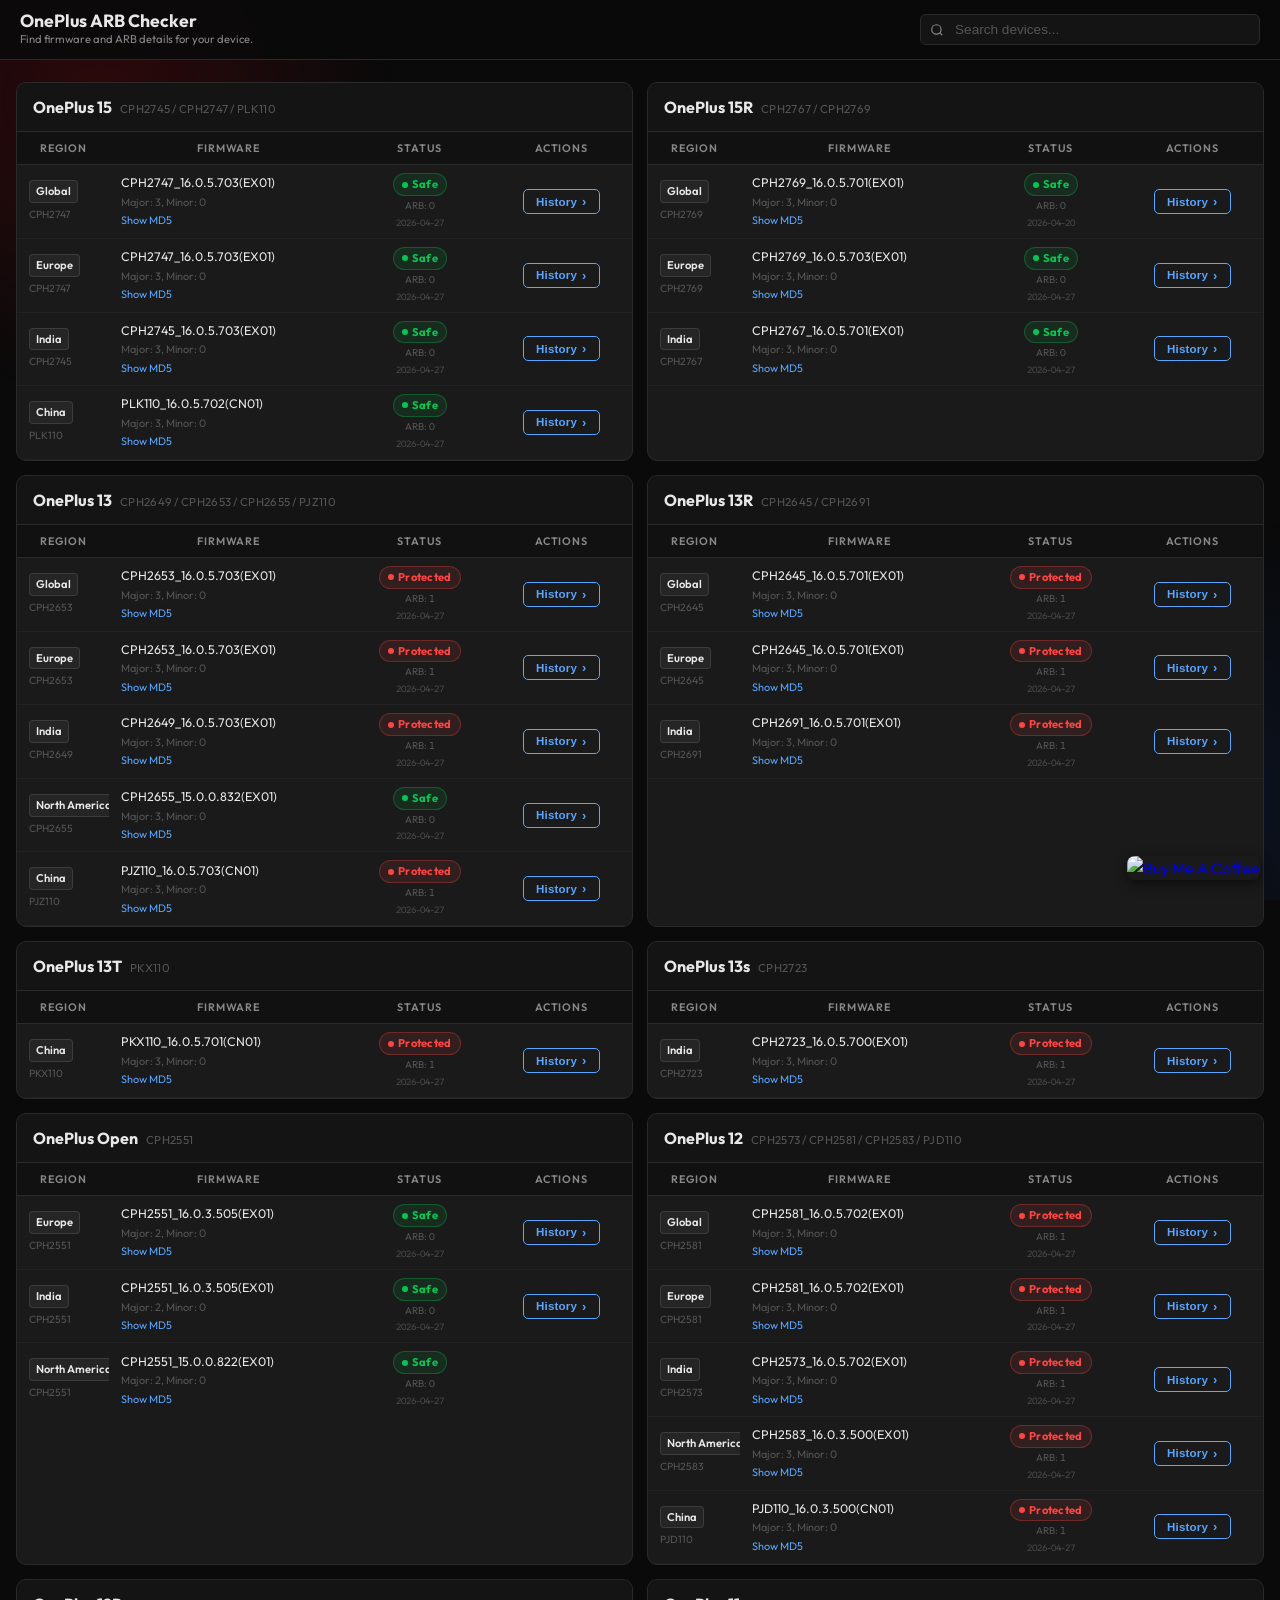
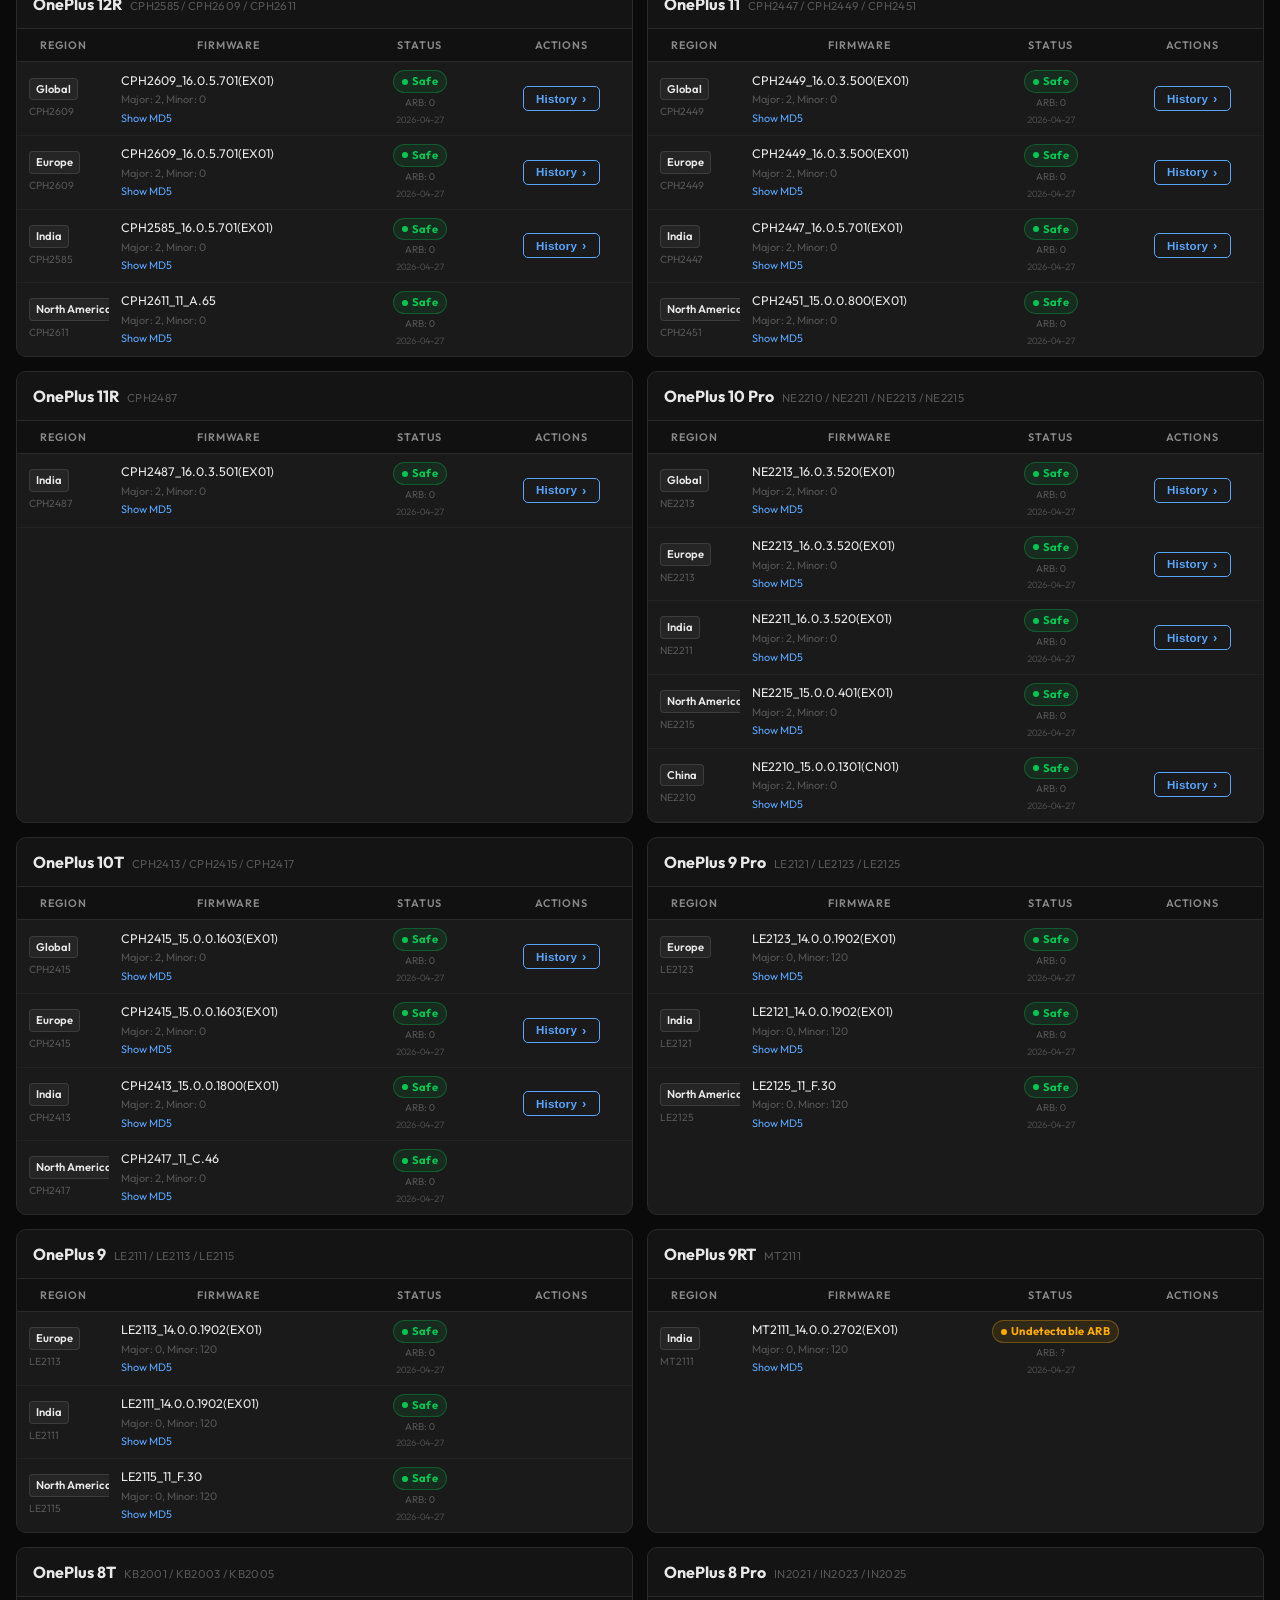
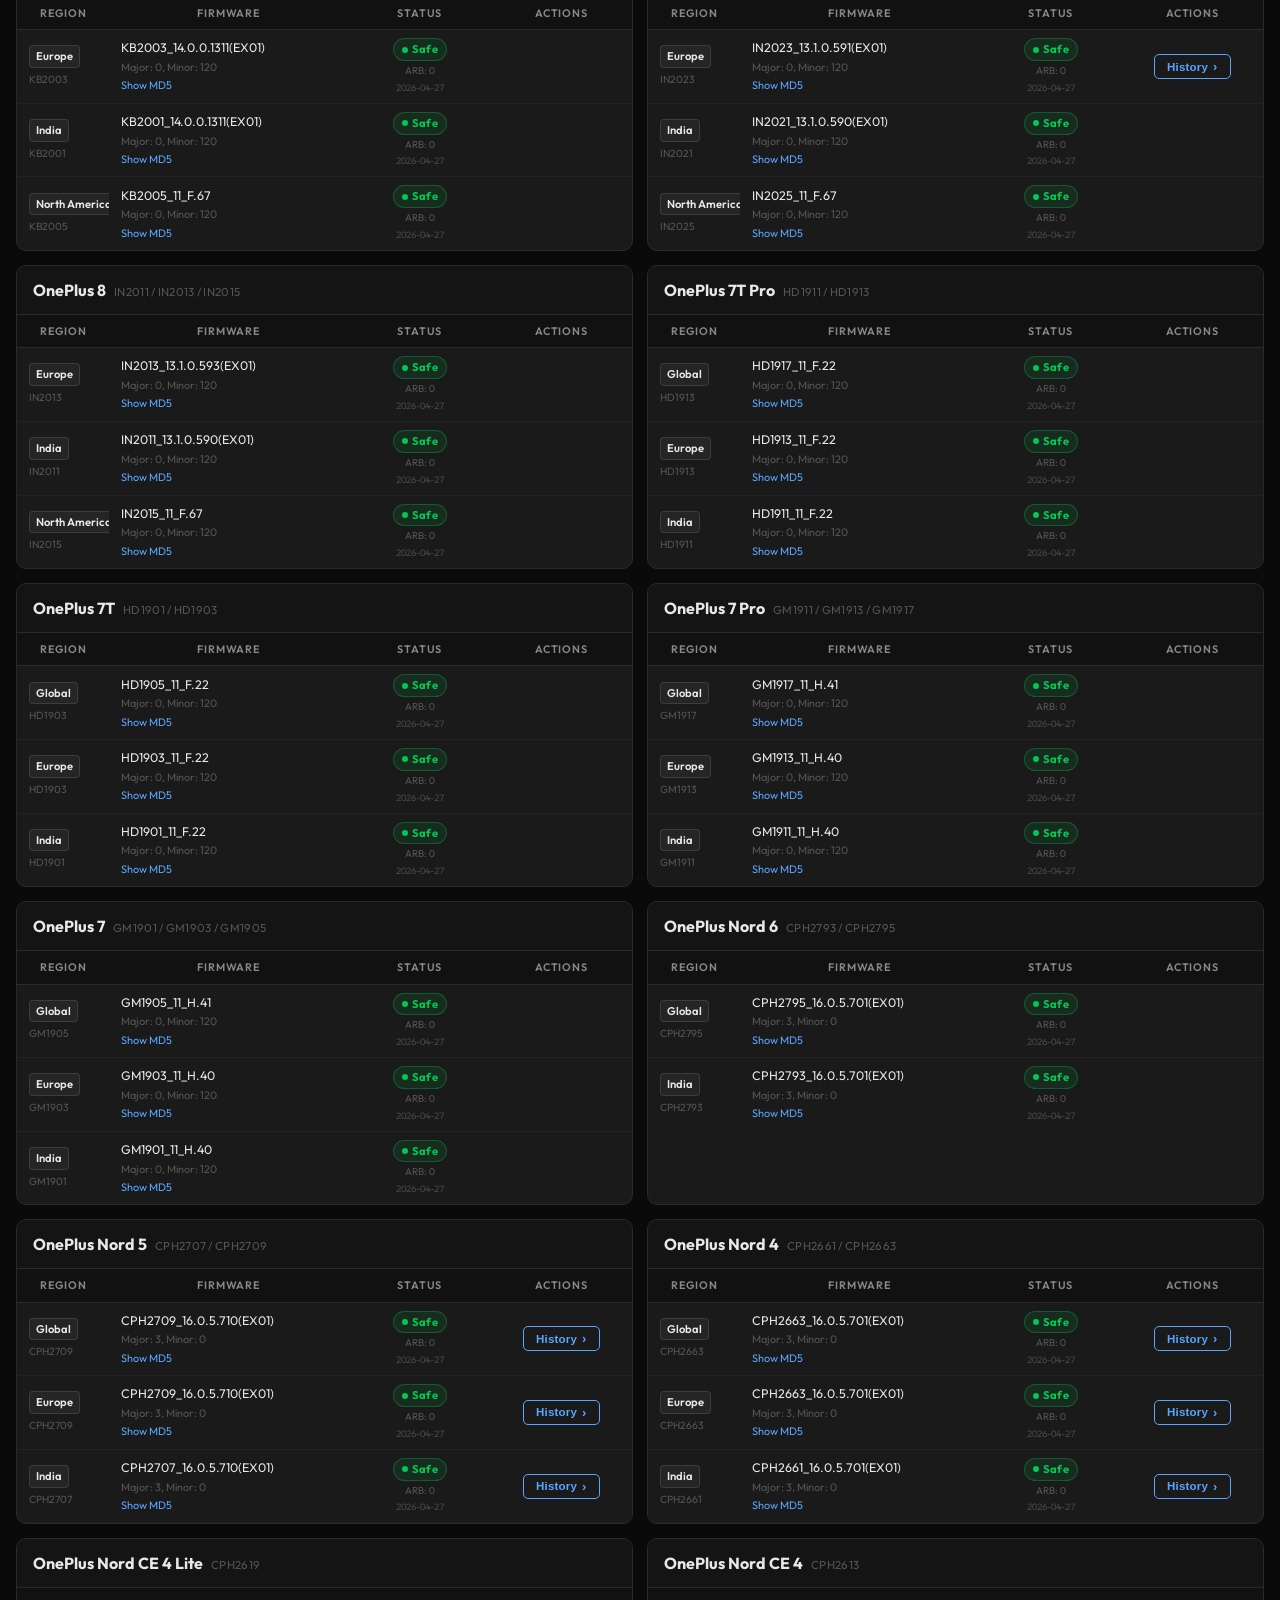
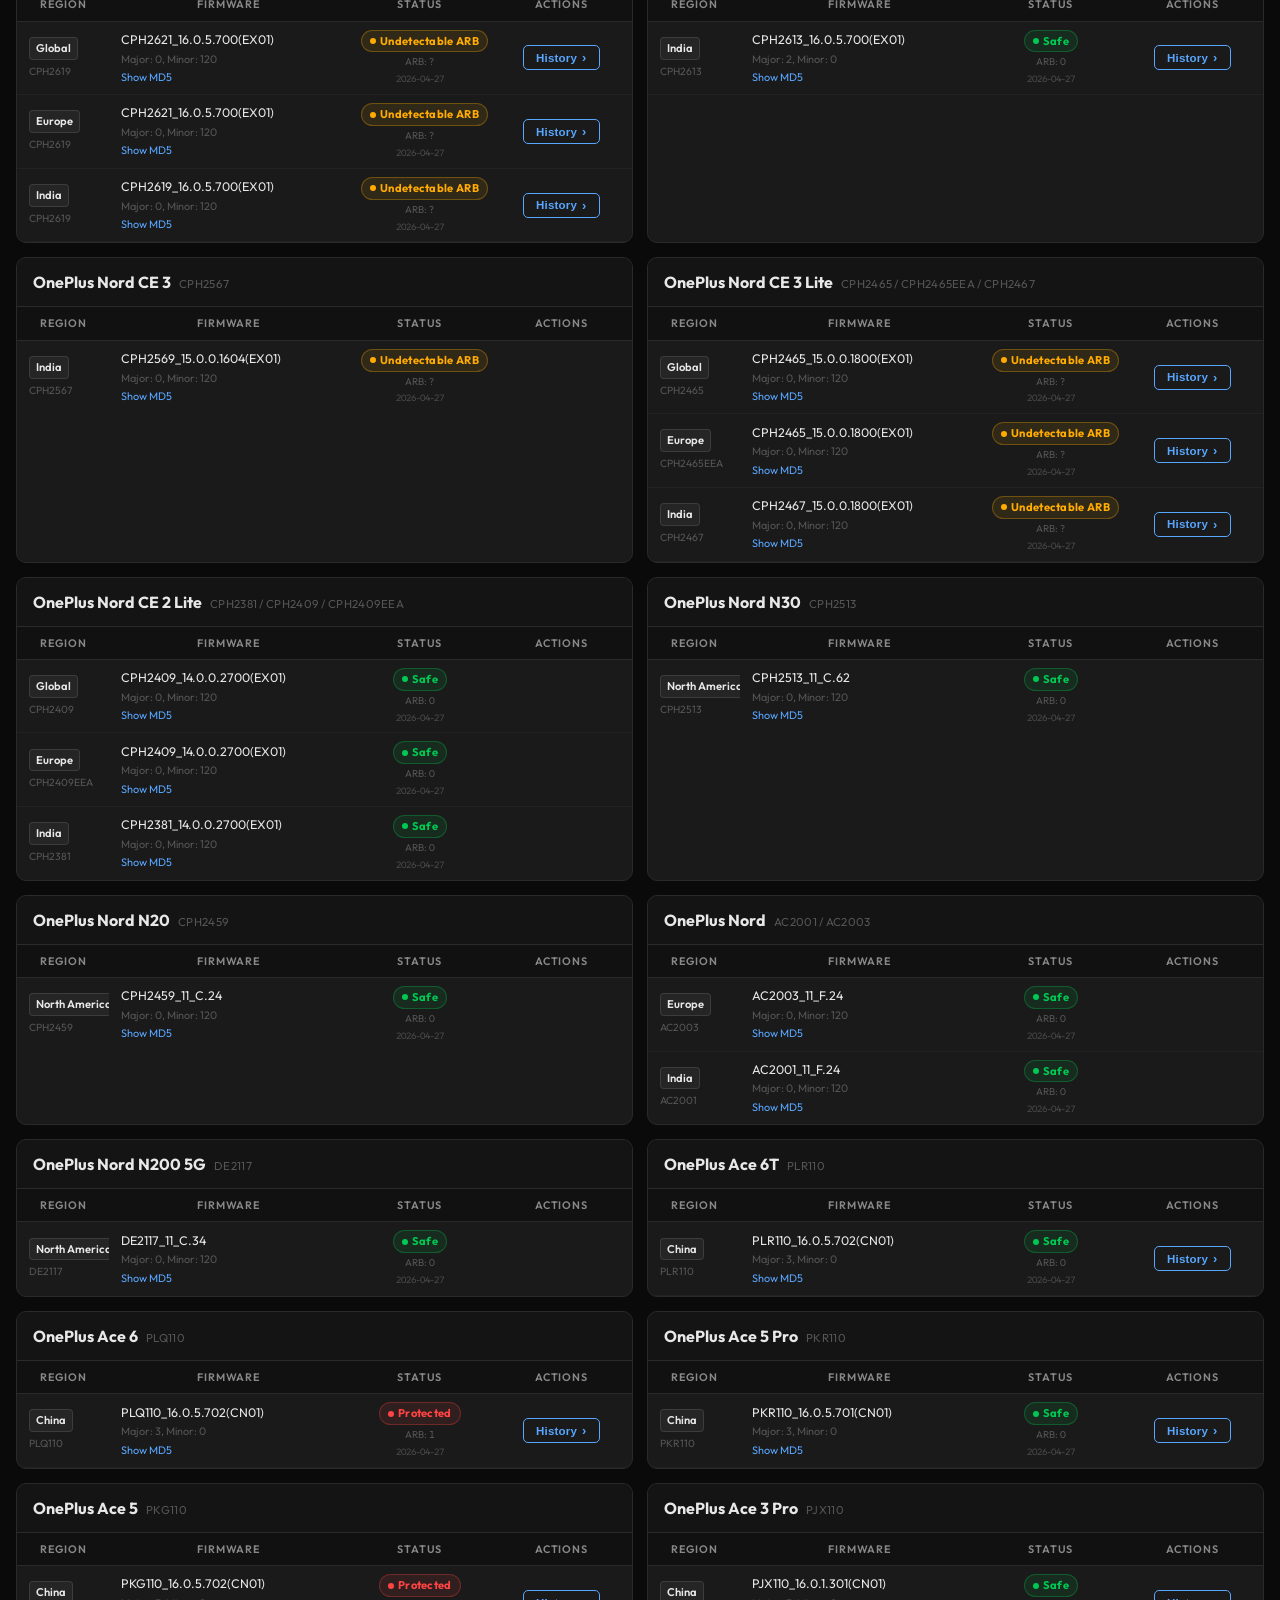
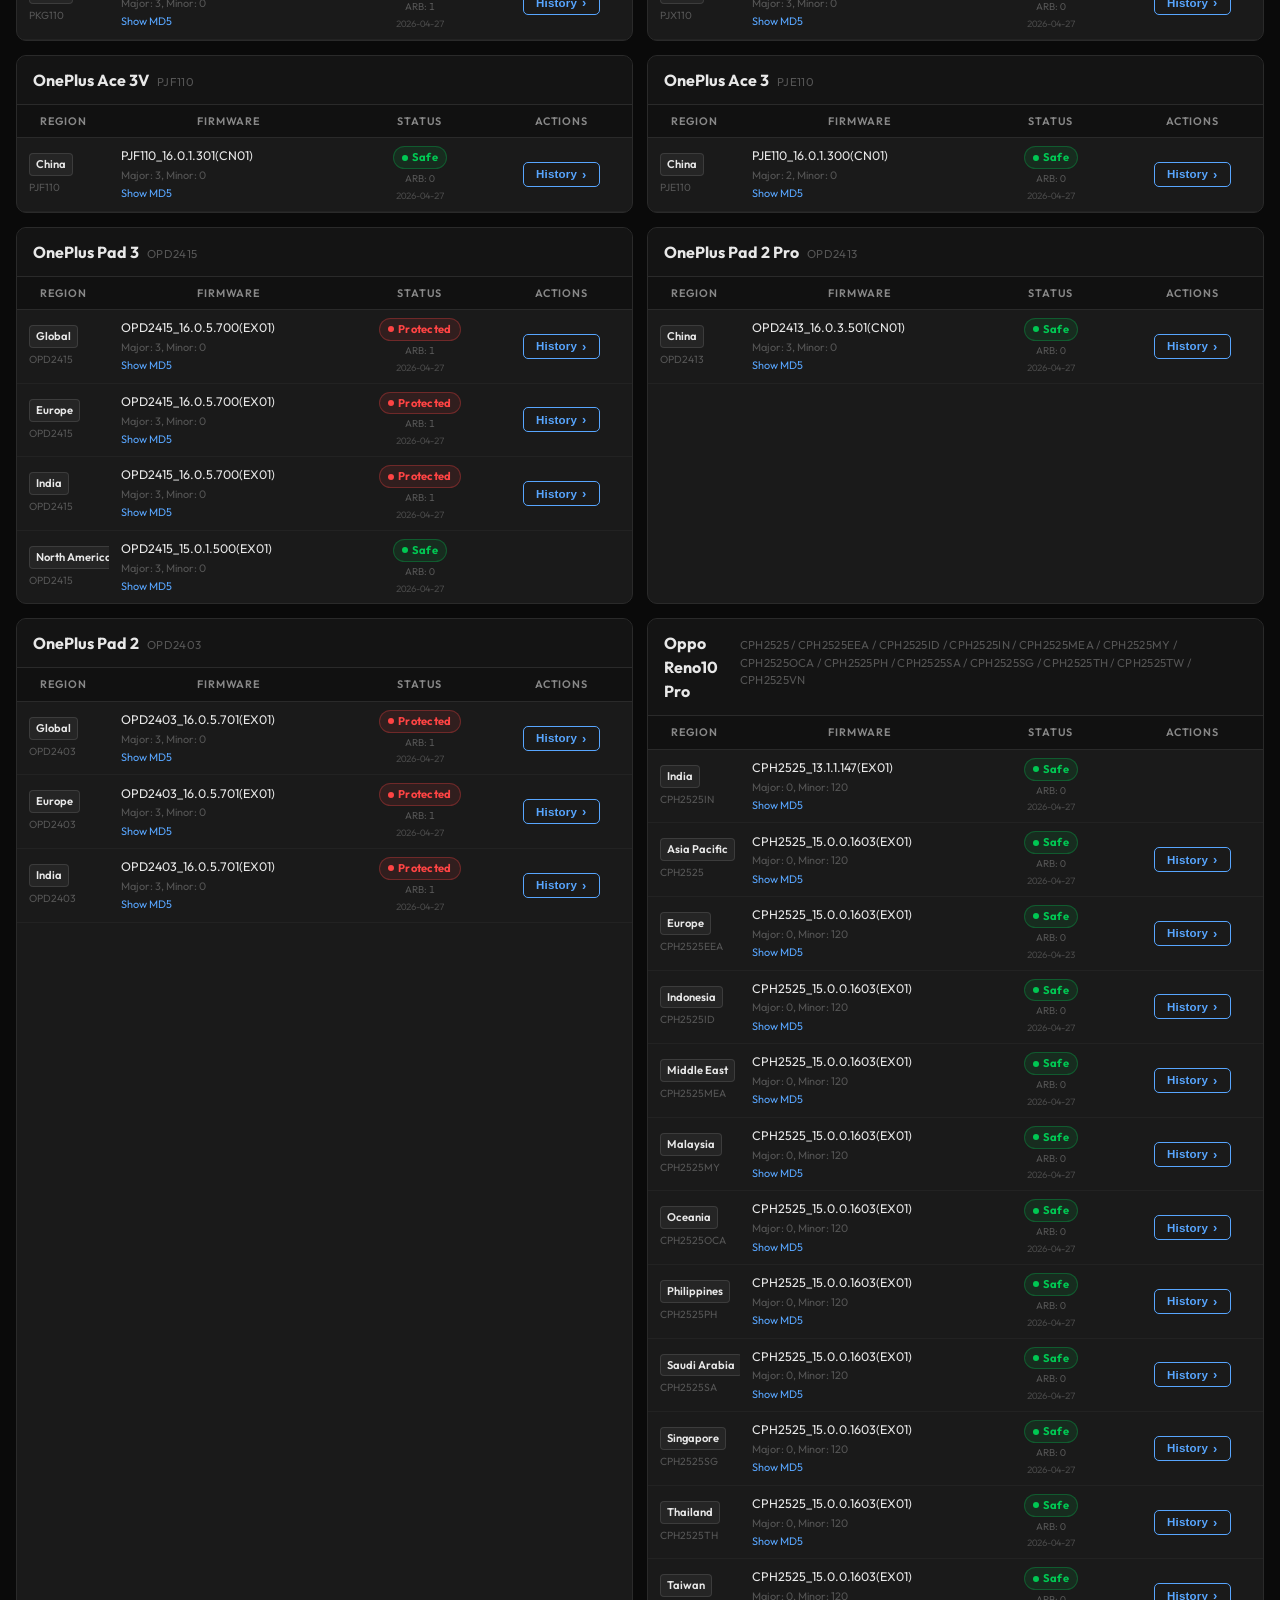
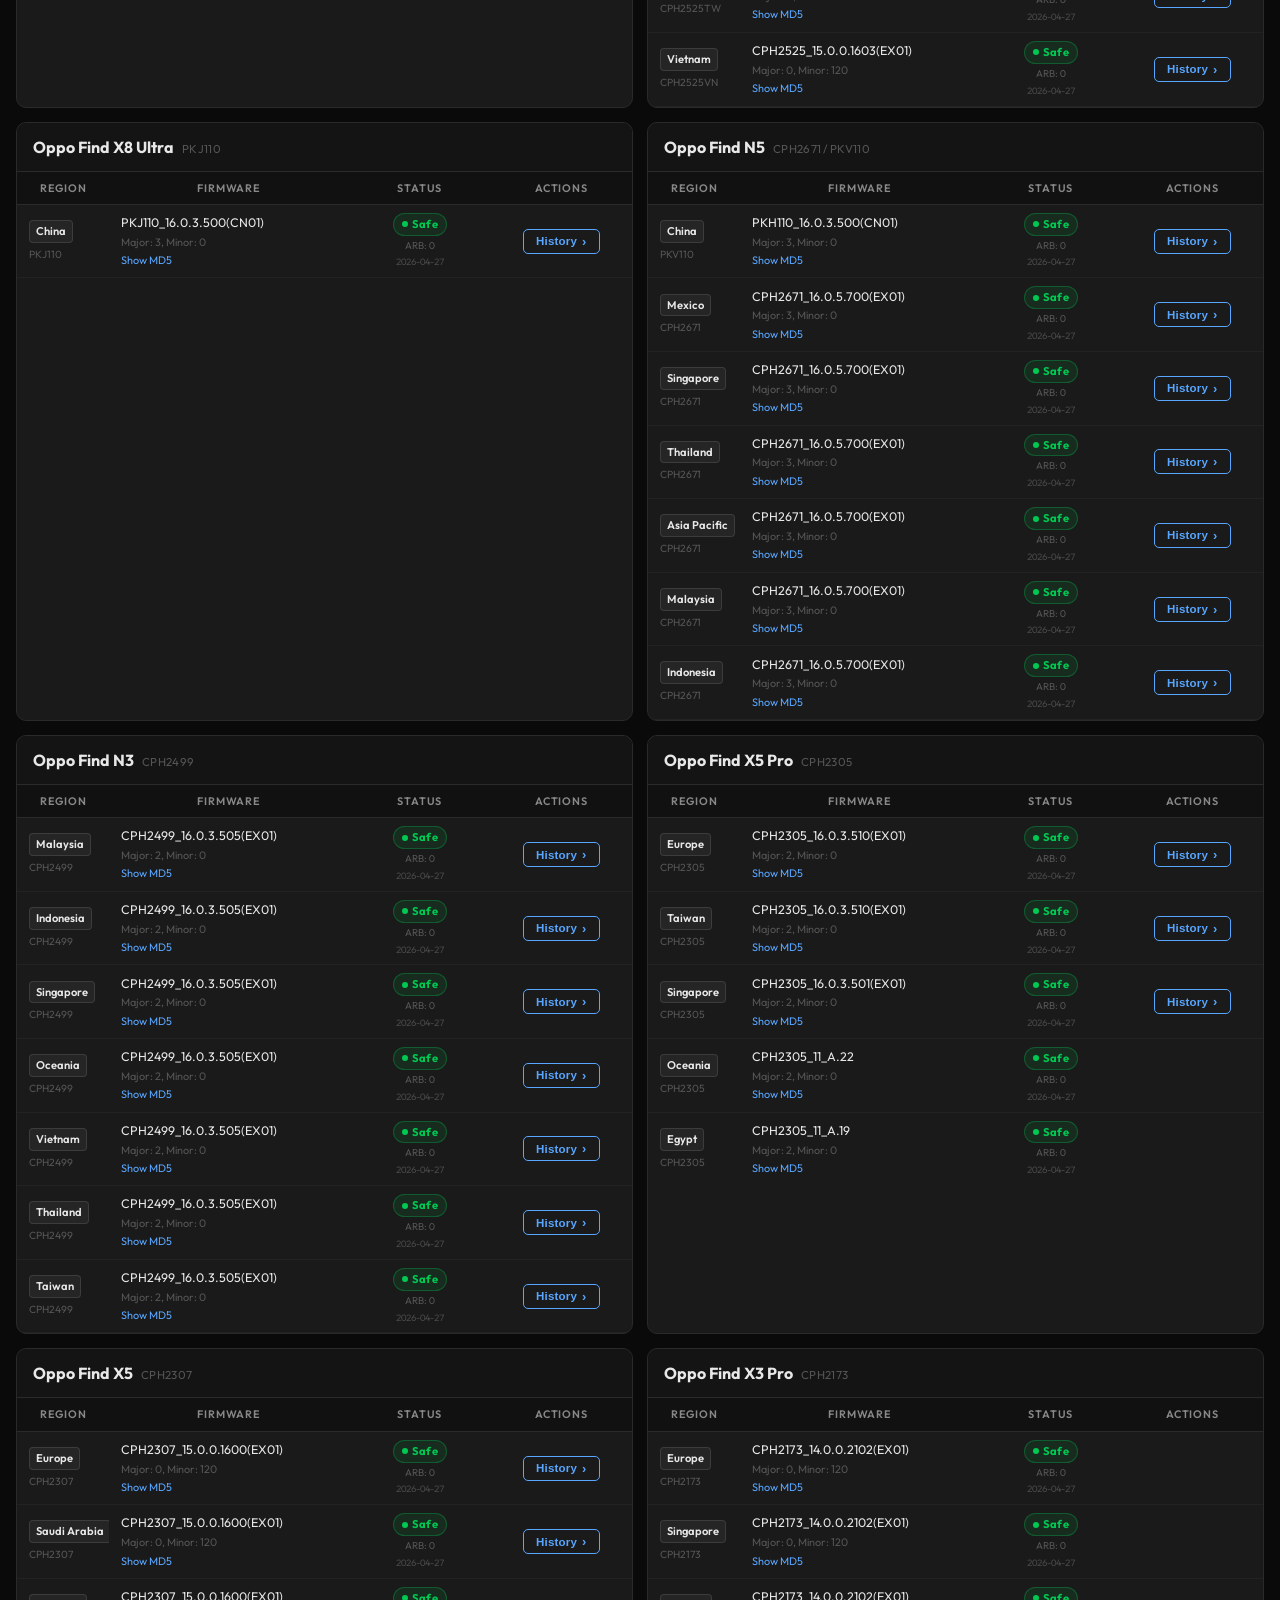
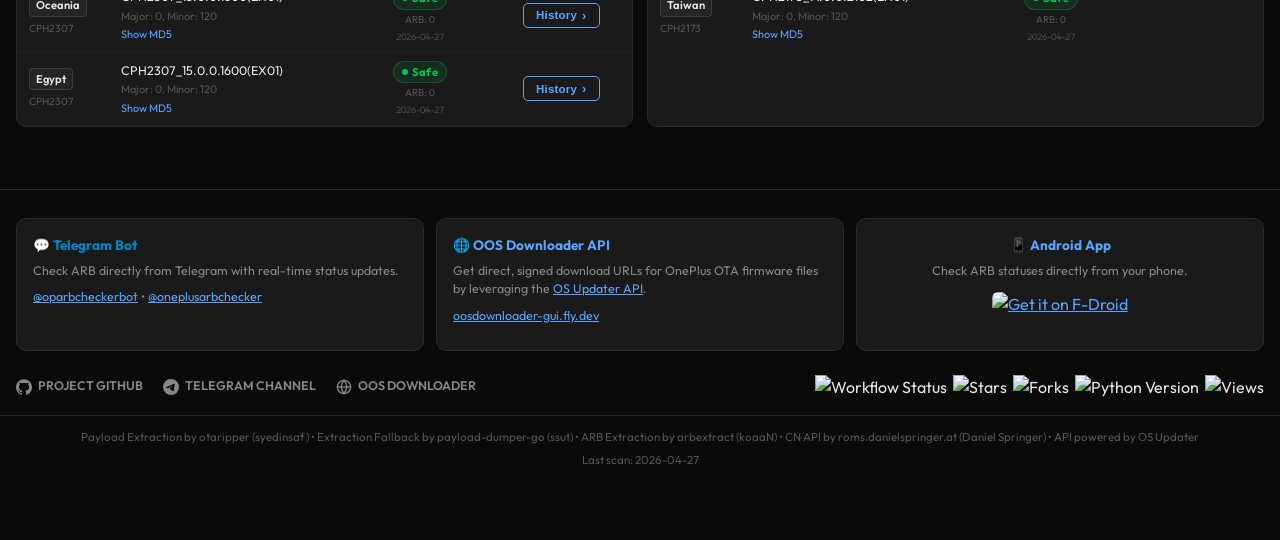
==== commit 370e65f4: "deploy: 01ee6f5e672babead718c2498357e09de235da1f" ====
--- a/index.html
+++ b/index.html
@@ -76,7 +76,7 @@
             </div>
             <div class="footer-card">
                 <h3 style="color: var(--accent);">🌐 OOS Downloader API</h3>
-                <p>Get direct, signed download URLs for OnePlus OTA firmware files by leveraging the <a href="https://play.google.com/store/apps/details?id=com.arjanvlek.oxygenupdater" target="_blank">Oxygen Updater API</a>.</p>
+                <p>Get direct, signed download URLs for OnePlus OTA firmware files by leveraging the <a href="https://play.google.com/store/apps/details?id=com.arjanvlek.oxygenupdater" target="_blank">OS Updater API</a>.</p>
                 <p><a href="https://oosdownloader-gui.fly.dev/" target="_blank">oosdownloader-gui.fly.dev</a></p>
             </div>
             <div class="footer-card" style="text-align:center;">
@@ -141,7 +141,7 @@
                 CN API by <a href="https://roms.danielspringer.at/" target="_blank">roms.danielspringer.at</a> (Daniel
                 Springer)
                 &bull;
-                API powered by <a href="https://play.google.com/store/apps/details?id=com.arjanvlek.oxygenupdater" target="_blank">Oxygen Updater</a>
+                API powered by <a href="https://play.google.com/store/apps/details?id=com.arjanvlek.oxygenupdater" target="_blank">OS Updater</a>
             </p>
             <p style="margin-top:6px;" id="last-scan">Last scan: Loading...</p>
         </div>
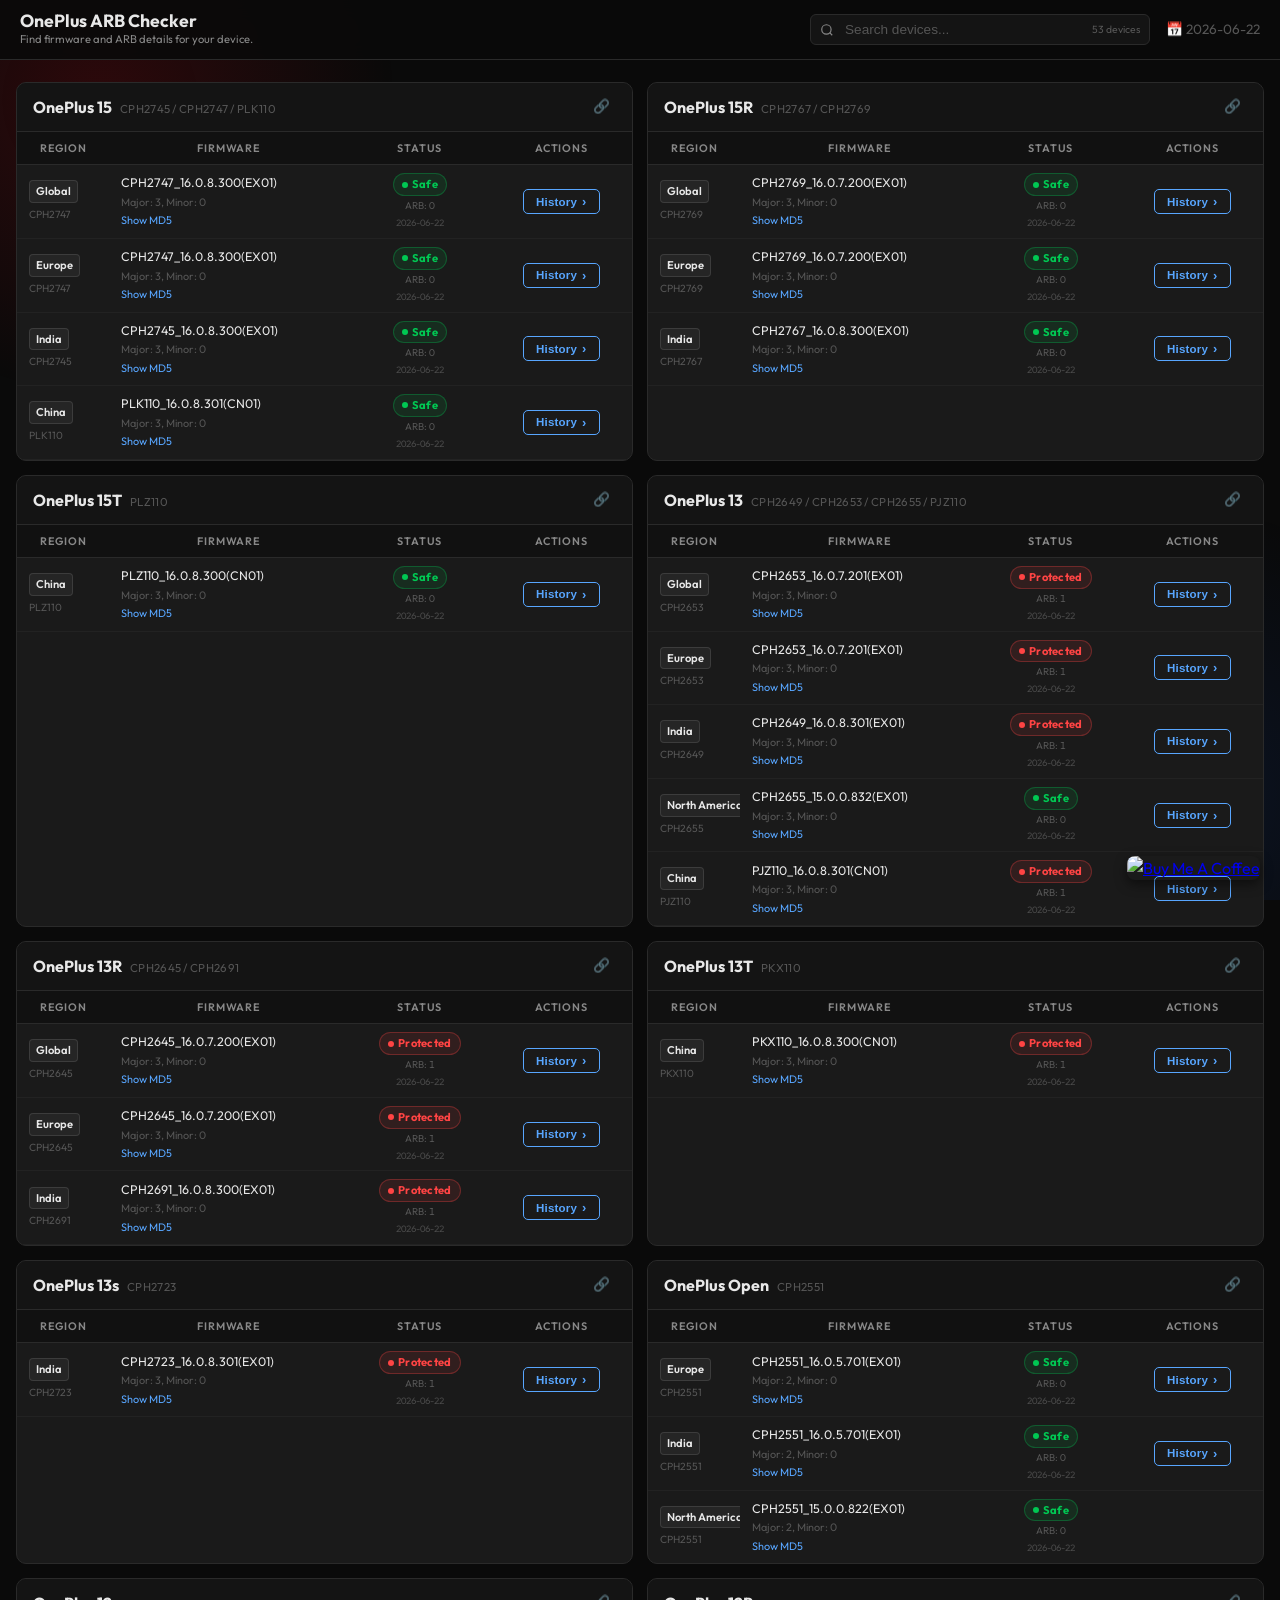
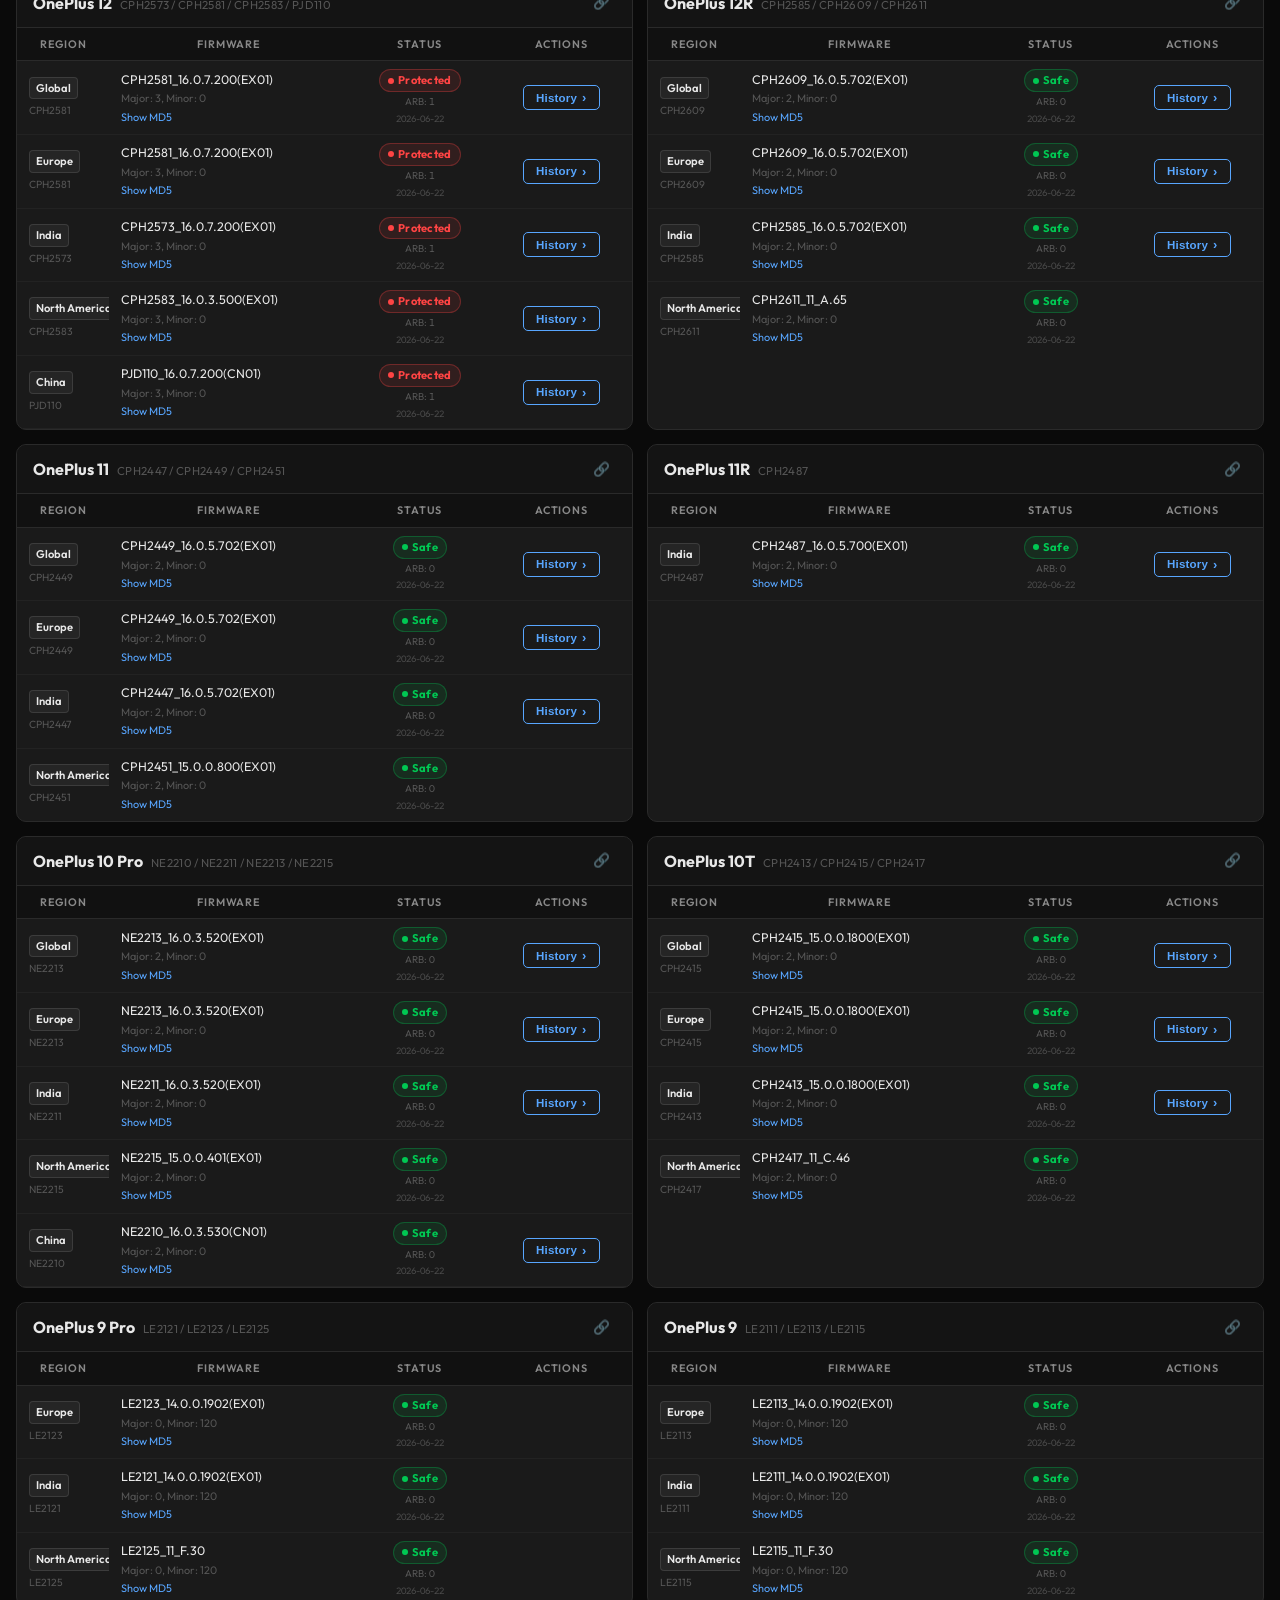
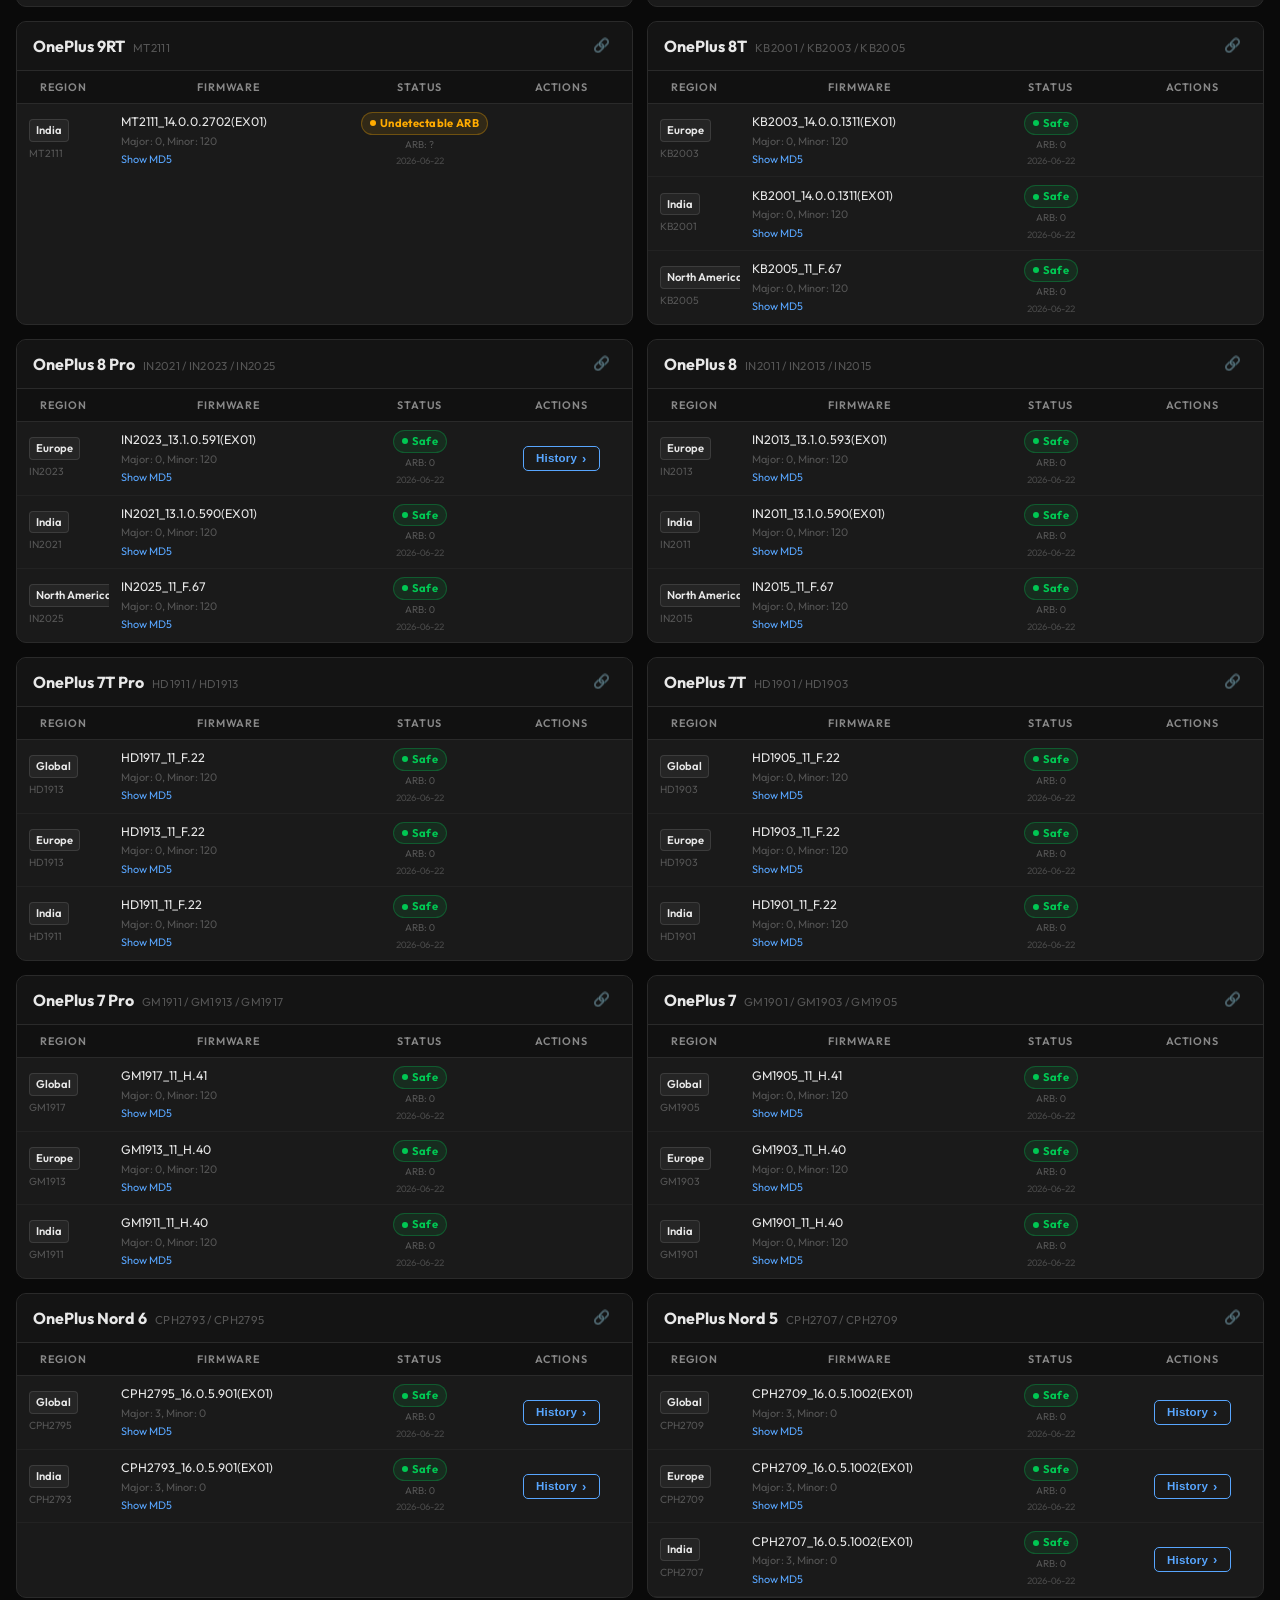
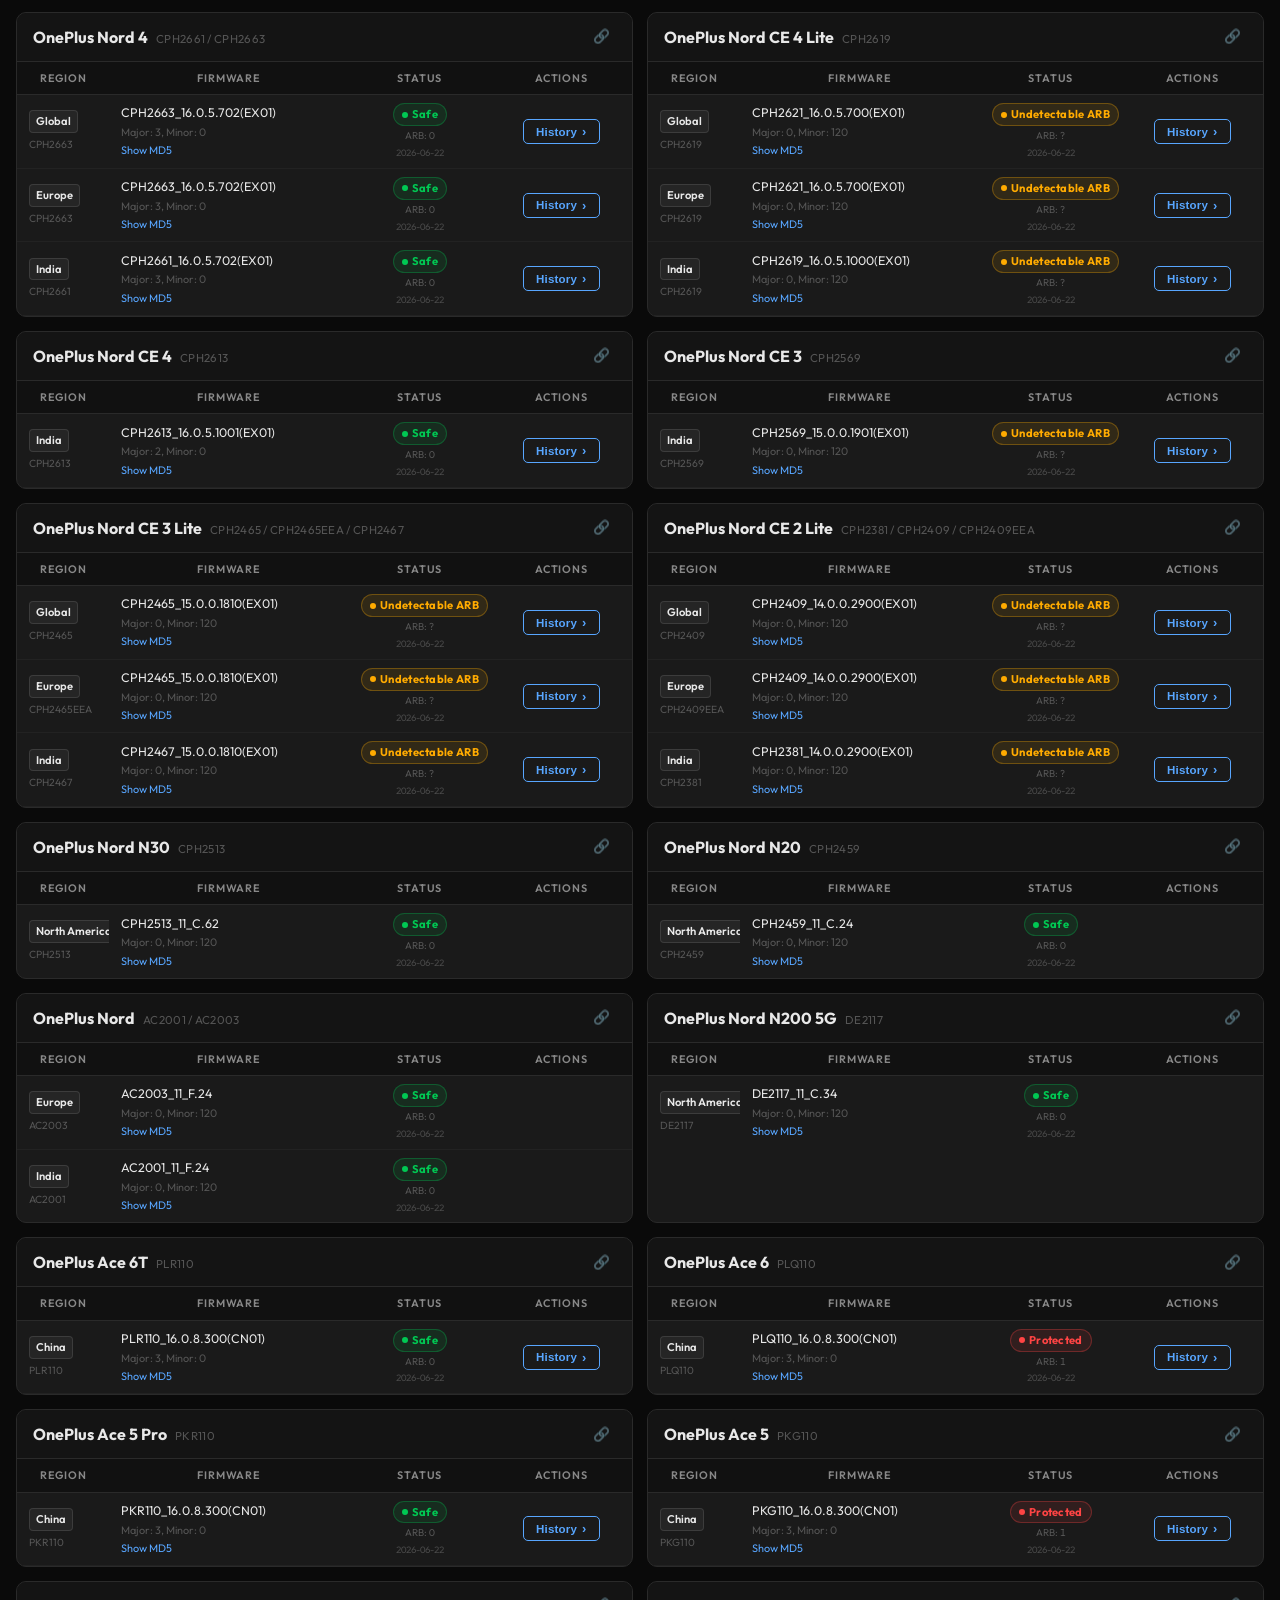
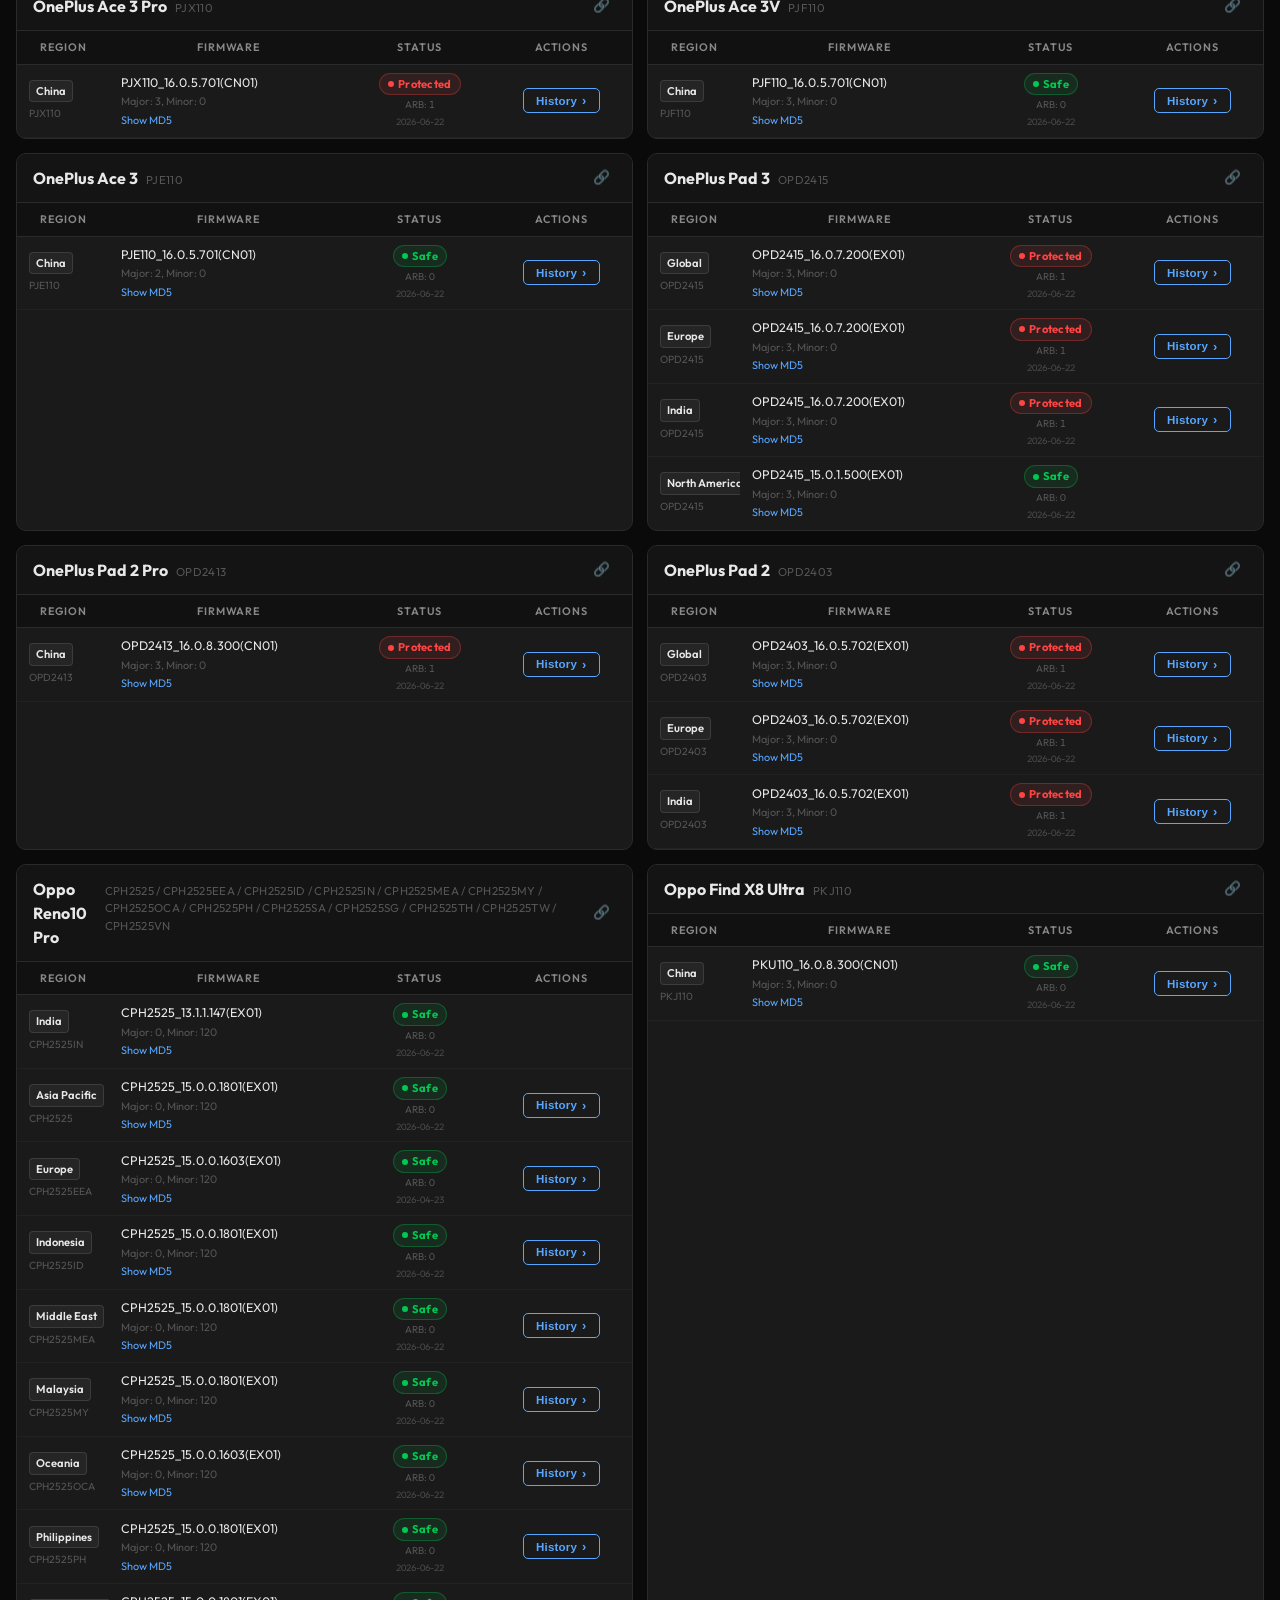
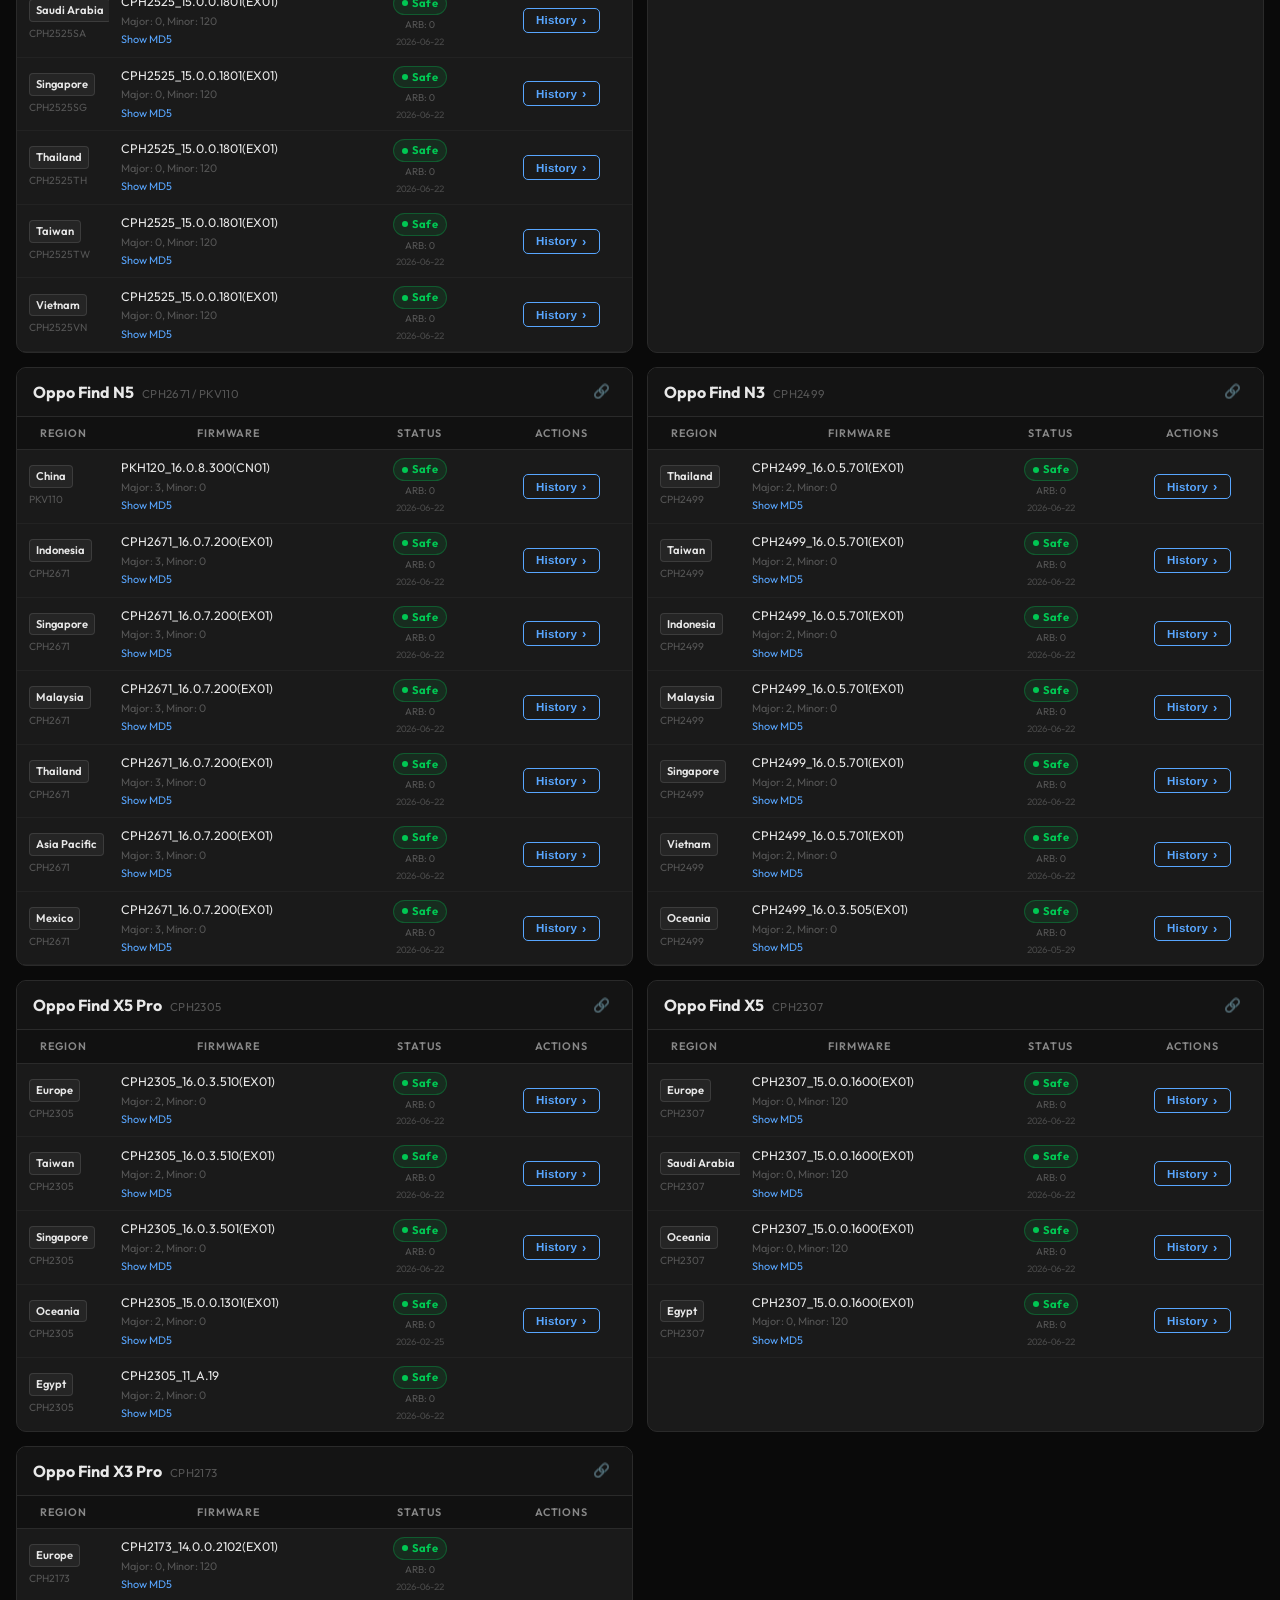
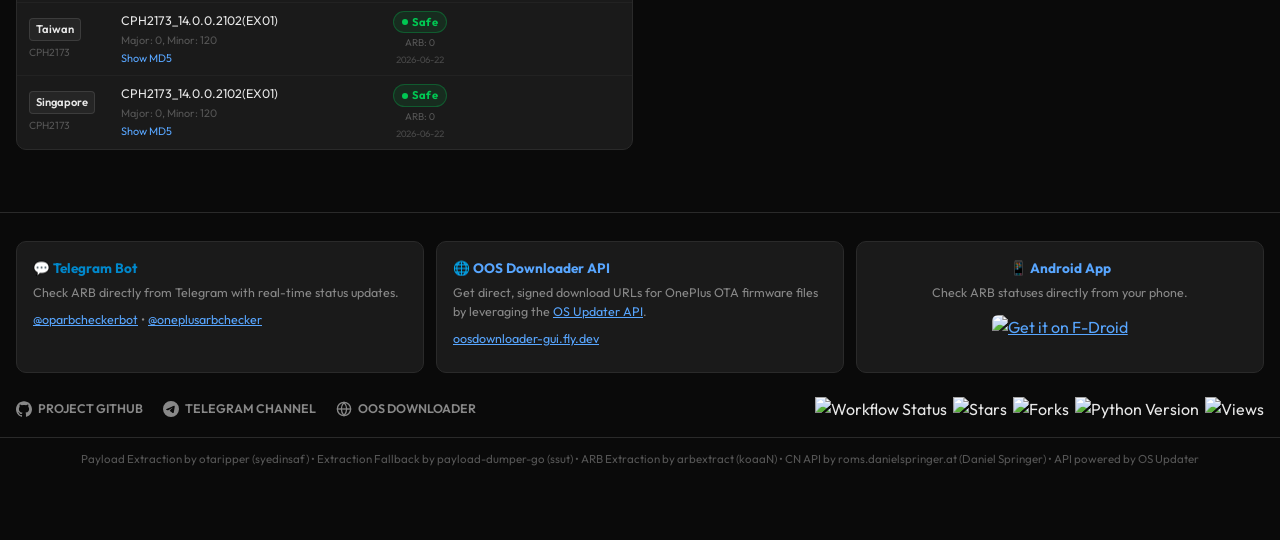
==== commit 8cf1f322: "deploy: 9a7e21f09dcfb5365ebc38dbe783bb9c17d41848" ====
--- a/index.html
+++ b/index.html
@@ -50,14 +50,23 @@
                 <line x1="21" y1="21" x2="16.65" y2="16.65" />
             </svg>
             <input type="text" id="search-input" placeholder="Search devices..." onkeyup="filterDevices()">
+            <span id="result-count" class="result-count"></span>
         </div>
+        <div id="last-scan" class="topbar-info"></div>
     </header>
 
     <!-- MAIN GRID -->
     <main class="main">
         <div class="grid" id="devices-grid">
-            <div style="color:var(--text-muted); text-align:center; padding: 40px; grid-column: 1/-1;">
-                <p>Loading database...</p>
+            <div class="skeleton-grid" id="skeleton-grid">
+                <div class="skeleton-card"><div class="skeleton-header"><div class="skeleton-line w-60"></div></div><div class="skeleton-body"><div class="skeleton-line w-90"></div><div class="skeleton-line w-75"></div><div class="skeleton-line w-50"></div><div class="skeleton-line w-85"></div></div></div>
+                <div class="skeleton-card"><div class="skeleton-header"><div class="skeleton-line w-55"></div></div><div class="skeleton-body"><div class="skeleton-line w-90"></div><div class="skeleton-line w-75"></div><div class="skeleton-line w-50"></div><div class="skeleton-line w-85"></div></div></div>
+                <div class="skeleton-card"><div class="skeleton-header"><div class="skeleton-line w-65"></div></div><div class="skeleton-body"><div class="skeleton-line w-90"></div><div class="skeleton-line w-75"></div><div class="skeleton-line w-50"></div><div class="skeleton-line w-85"></div></div></div>
+                <div class="skeleton-card"><div class="skeleton-header"><div class="skeleton-line w-50"></div></div><div class="skeleton-body"><div class="skeleton-line w-90"></div><div class="skeleton-line w-75"></div><div class="skeleton-line w-50"></div><div class="skeleton-line w-85"></div></div></div>
+                <div class="skeleton-card"><div class="skeleton-header"><div class="skeleton-line w-70"></div></div><div class="skeleton-body"><div class="skeleton-line w-90"></div><div class="skeleton-line w-75"></div><div class="skeleton-line w-50"></div><div class="skeleton-line w-85"></div></div></div>
+                <div class="skeleton-card"><div class="skeleton-header"><div class="skeleton-line w-60"></div></div><div class="skeleton-body"><div class="skeleton-line w-90"></div><div class="skeleton-line w-75"></div><div class="skeleton-line w-50"></div><div class="skeleton-line w-85"></div></div></div>
+                <div class="skeleton-card"><div class="skeleton-header"><div class="skeleton-line w-55"></div></div><div class="skeleton-body"><div class="skeleton-line w-90"></div><div class="skeleton-line w-75"></div><div class="skeleton-line w-50"></div><div class="skeleton-line w-85"></div></div></div>
+                <div class="skeleton-card"><div class="skeleton-header"><div class="skeleton-line w-65"></div></div><div class="skeleton-body"><div class="skeleton-line w-90"></div><div class="skeleton-line w-75"></div><div class="skeleton-line w-50"></div><div class="skeleton-line w-85"></div></div></div>
             </div>
         </div>
     </main>
@@ -143,7 +152,6 @@
                 &bull;
                 API powered by <a href="https://play.google.com/store/apps/details?id=com.arjanvlek.oxygenupdater" target="_blank">OS Updater</a>
             </p>
-            <p style="margin-top:6px;" id="last-scan">Last scan: Loading...</p>
         </div>
     </footer>
 
--- a/css/style.css
+++ b/css/style.css
@@ -41,6 +41,7 @@
     color: var(--text);
     min-height: 100vh;
     line-height: 1.5;
+    padding-top: var(--header-h);
     padding-bottom: 60px;
     position: relative;
     overflow-x: hidden;
@@ -48,8 +49,10 @@
 
 /* ─── TOPBAR ─── */
 .topbar {
-    position: sticky;
+    position: fixed;
     top: 0;
+    left: 0;
+    right: 0;
     z-index: 100;
     background: rgba(10, 10, 10, 0.92);
     backdrop-filter: blur(10px);
@@ -60,6 +63,11 @@
     align-items: center;
     padding: 0 20px;
     gap: 16px;
+    transform: translateY(0);
+    transition: transform 0.3s ease;
+}
+.topbar.hidden {
+    transform: translateY(-100%);
 }
 
 .topbar-brand {
@@ -118,6 +126,83 @@
 }
 
 
+/* ─── SKELETON LOADING ─── */
+@keyframes shimmer {
+    0% { background-position: -400px 0; }
+    100% { background-position: 400px 0; }
+}
+
+.skeleton-grid {
+    display: grid;
+    grid-template-columns: repeat(2, 1fr);
+    gap: 14px;
+    grid-column: 1 / -1;
+}
+
+.skeleton-card {
+    background: var(--card-bg);
+    border: 1px solid var(--card-border);
+    border-radius: var(--radius);
+    overflow: hidden;
+}
+
+.skeleton-header {
+    padding: 12px 16px;
+    background: var(--surface);
+    border-bottom: 1px solid var(--card-border);
+}
+
+.skeleton-body {
+    padding: 12px 16px;
+    display: flex;
+    flex-direction: column;
+    gap: 10px;
+}
+
+.skeleton-line {
+    height: 14px;
+    border-radius: 6px;
+    background: linear-gradient(90deg, var(--card-bg) 25%, #2a2a2a 50%, var(--card-bg) 75%);
+    background-size: 400px 100%;
+    animation: shimmer 1.5s ease-in-out infinite;
+}
+
+.skeleton-line.w-90 { width: 90%; }
+.skeleton-line.w-85 { width: 85%; }
+.skeleton-line.w-75 { width: 75%; }
+.skeleton-line.w-70 { width: 70%; }
+.skeleton-line.w-65 { width: 65%; }
+.skeleton-line.w-60 { width: 60%; }
+.skeleton-line.w-55 { width: 55%; }
+.skeleton-line.w-50 { width: 50%; }
+
+@media (max-width: 900px) {
+    .skeleton-grid {
+        grid-template-columns: 1fr;
+    }
+}
+
+/* ─── RESULT COUNT ─── */
+.result-count {
+    position: absolute;
+    right: 10px;
+    top: 50%;
+    transform: translateY(-50%);
+    font-size: 0.65rem;
+    color: var(--text-dim);
+    white-space: nowrap;
+    pointer-events: none;
+}
+
+/* ─── TOPBAR INFO ─── */
+.topbar-info {
+    font-size: 0.85rem;
+    color: var(--text-dim);
+    white-space: nowrap;
+    flex-shrink: 0;
+    text-align: right;
+}
+
 /* ─── MAIN ─── */
 .main {
     max-width: 1400px;
@@ -150,6 +235,9 @@
     padding: 12px 16px;
     border-bottom: 1px solid var(--card-border);
     background: var(--surface);
+    display: flex;
+    align-items: center;
+    justify-content: space-between;
 }
 
 .card-header h2 {
@@ -159,6 +247,8 @@
     display: flex;
     align-items: baseline;
     gap: 8px;
+    flex: 1;
+    min-width: 0;
 }
 
 .device-models {
@@ -166,6 +256,38 @@
     color: var(--text-dim);
     font-weight: 400;
     letter-spacing: 0.3px;
+}
+
+.btn-share {
+    background: transparent;
+    border: none;
+    color: var(--text-dim);
+    cursor: pointer;
+    font-size: 0.85rem;
+    padding: 4px 6px;
+    border-radius: 6px;
+    line-height: 1;
+    transition: all 0.15s;
+    flex-shrink: 0;
+    margin-left: 4px;
+    opacity: 0.5;
+}
+.btn-share:hover {
+    opacity: 1;
+    background: rgba(255,255,255,0.06);
+    color: var(--accent);
+}
+
+.highlight-card {
+    animation: highlight-pulse 2.5s ease-out;
+}
+@keyframes highlight-pulse {
+    0%   { box-shadow: 0 0 0 0 var(--accent), 0 0 20px rgba(88,166,255,0.3); }
+    15%  { box-shadow: 0 0 0 3px var(--accent), 0 0 30px rgba(88,166,255,0.5); transform: scale(1.01); }
+    30%  { box-shadow: 0 0 0 2px var(--accent), 0 0 25px rgba(88,166,255,0.35); }
+    50%  { box-shadow: 0 0 0 1px var(--accent), 0 0 20px rgba(88,166,255,0.2); }
+    70%  { box-shadow: 0 0 0 1px var(--accent), 0 0 10px rgba(88,166,255,0.1); }
+    100% { box-shadow: 0 0 0 0 transparent, 0 0 0 transparent; transform: scale(1); }
 }
 
 .card-body {
@@ -643,10 +765,36 @@
 }
 
 @media (max-width: 600px) {
+    .topbar {
+        flex-wrap: wrap;
+        height: auto;
+        padding: 8px 12px;
+        gap: 6px;
+    }
+
+    .topbar-brand h1 {
+        font-size: 0.95rem;
+    }
+
+    .topbar-brand p {
+        display: none;
+    }
+
     .topbar-search {
-        flex: 1;
+        flex: 1 1 100%;
         max-width: none;
         margin-left: 0;
+        order: 3;
+    }
+
+    .result-count {
+        font-size: 0.6rem;
+        right: 8px;
+    }
+
+    .topbar-info {
+        font-size: 0.7rem;
+        order: 2;
     }
 
     /* Fully dynamic scaling for mobile */
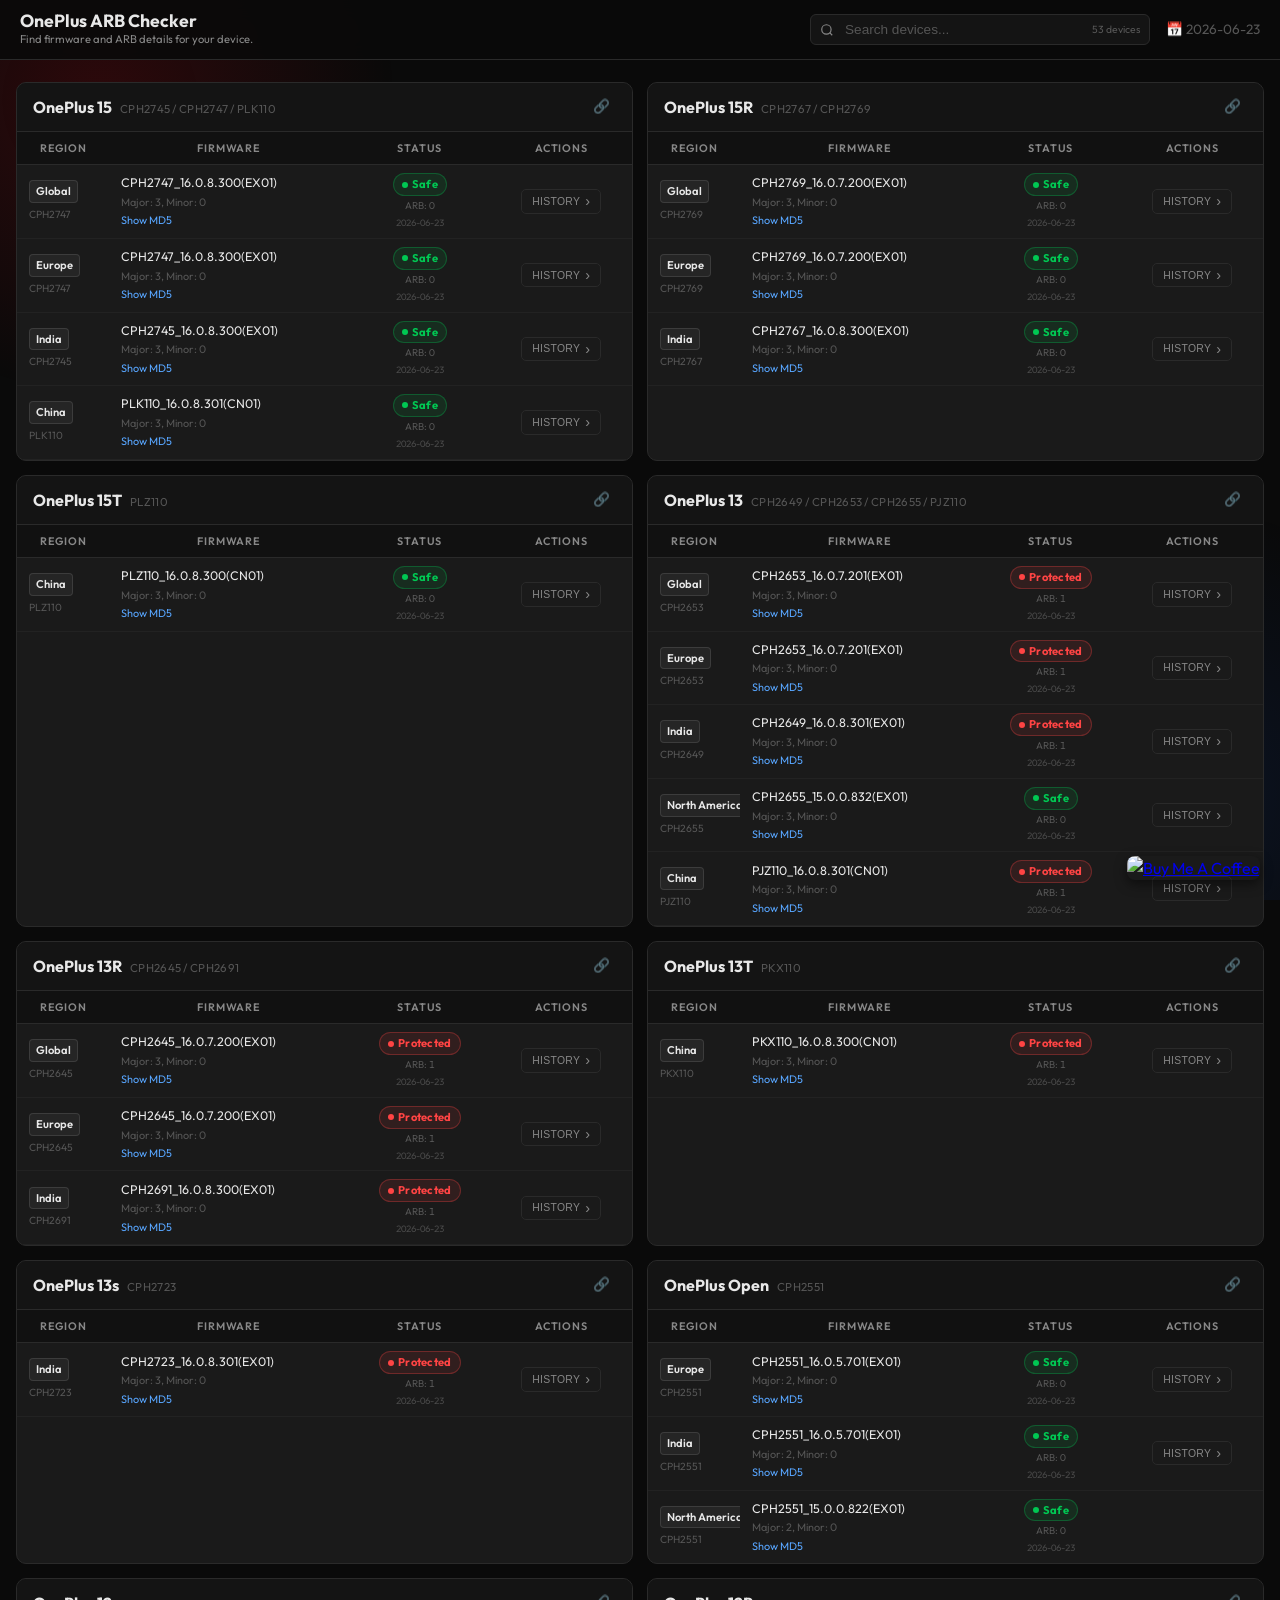
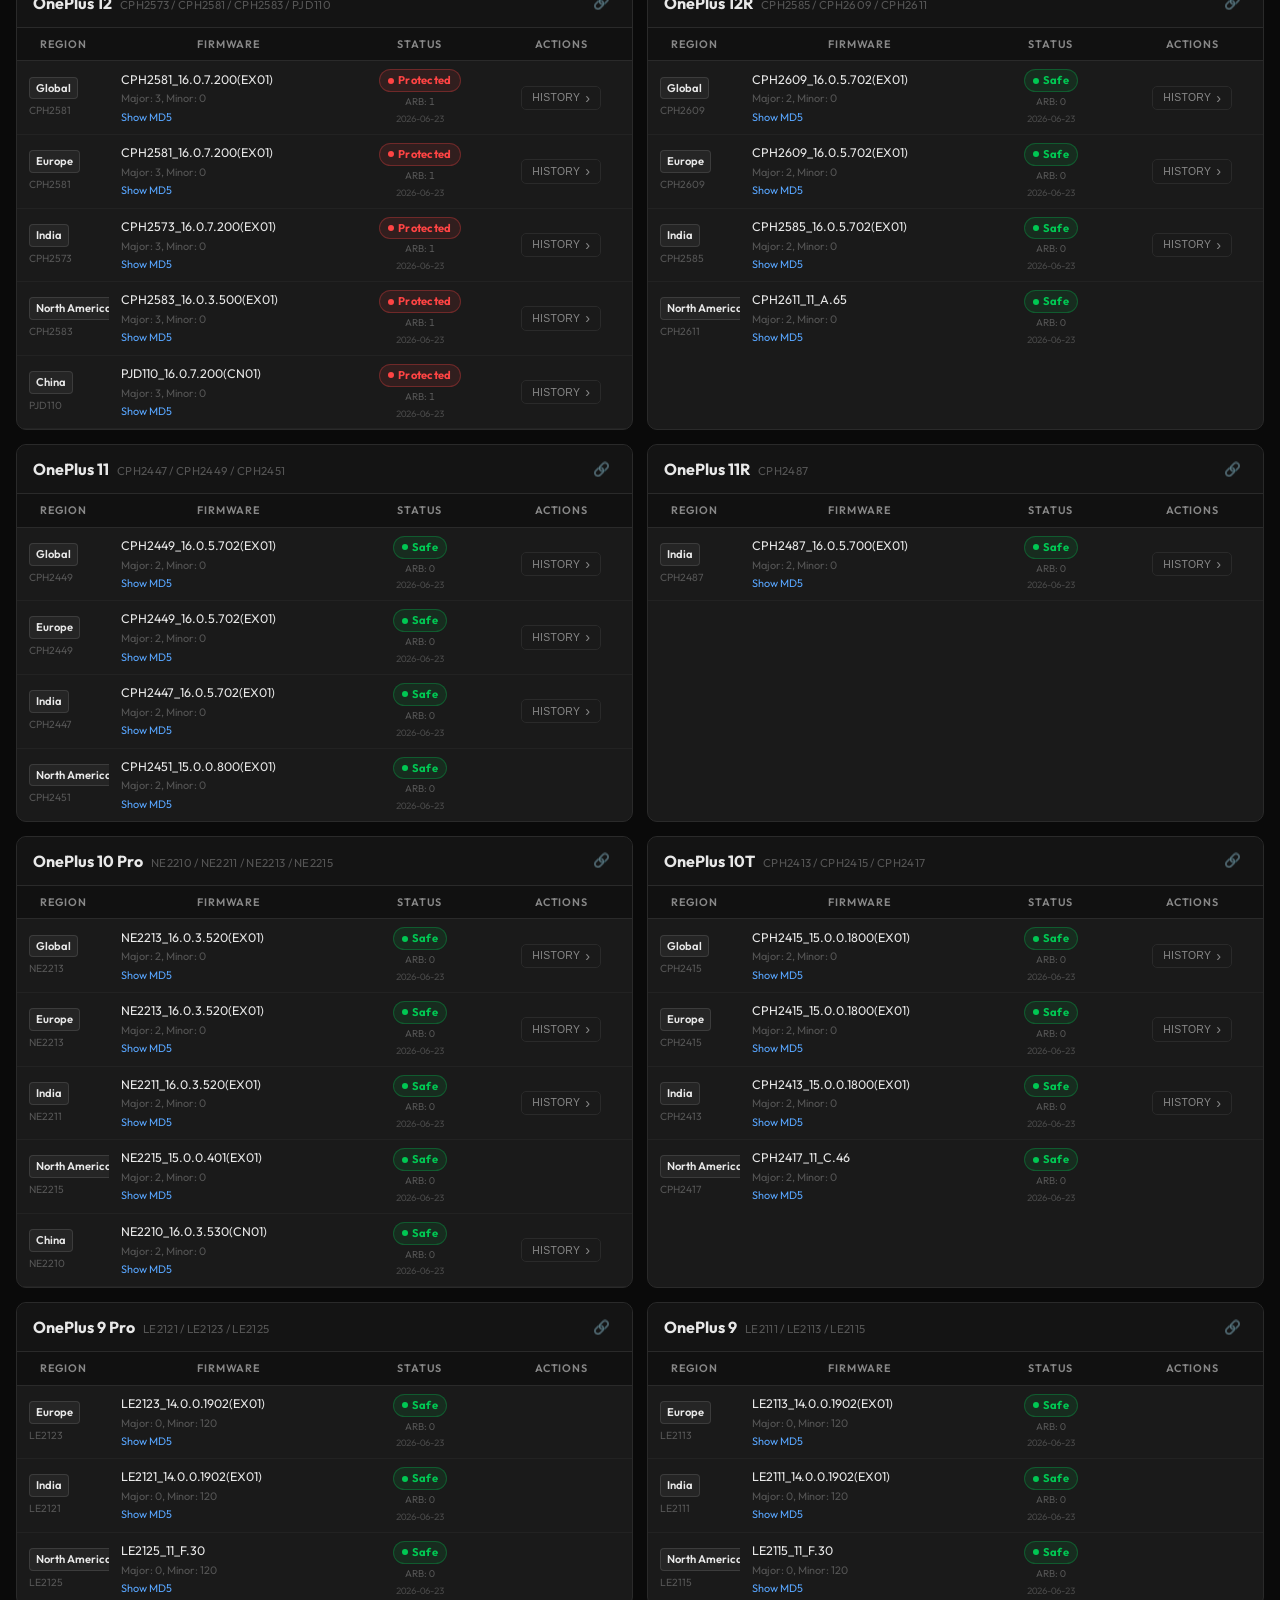
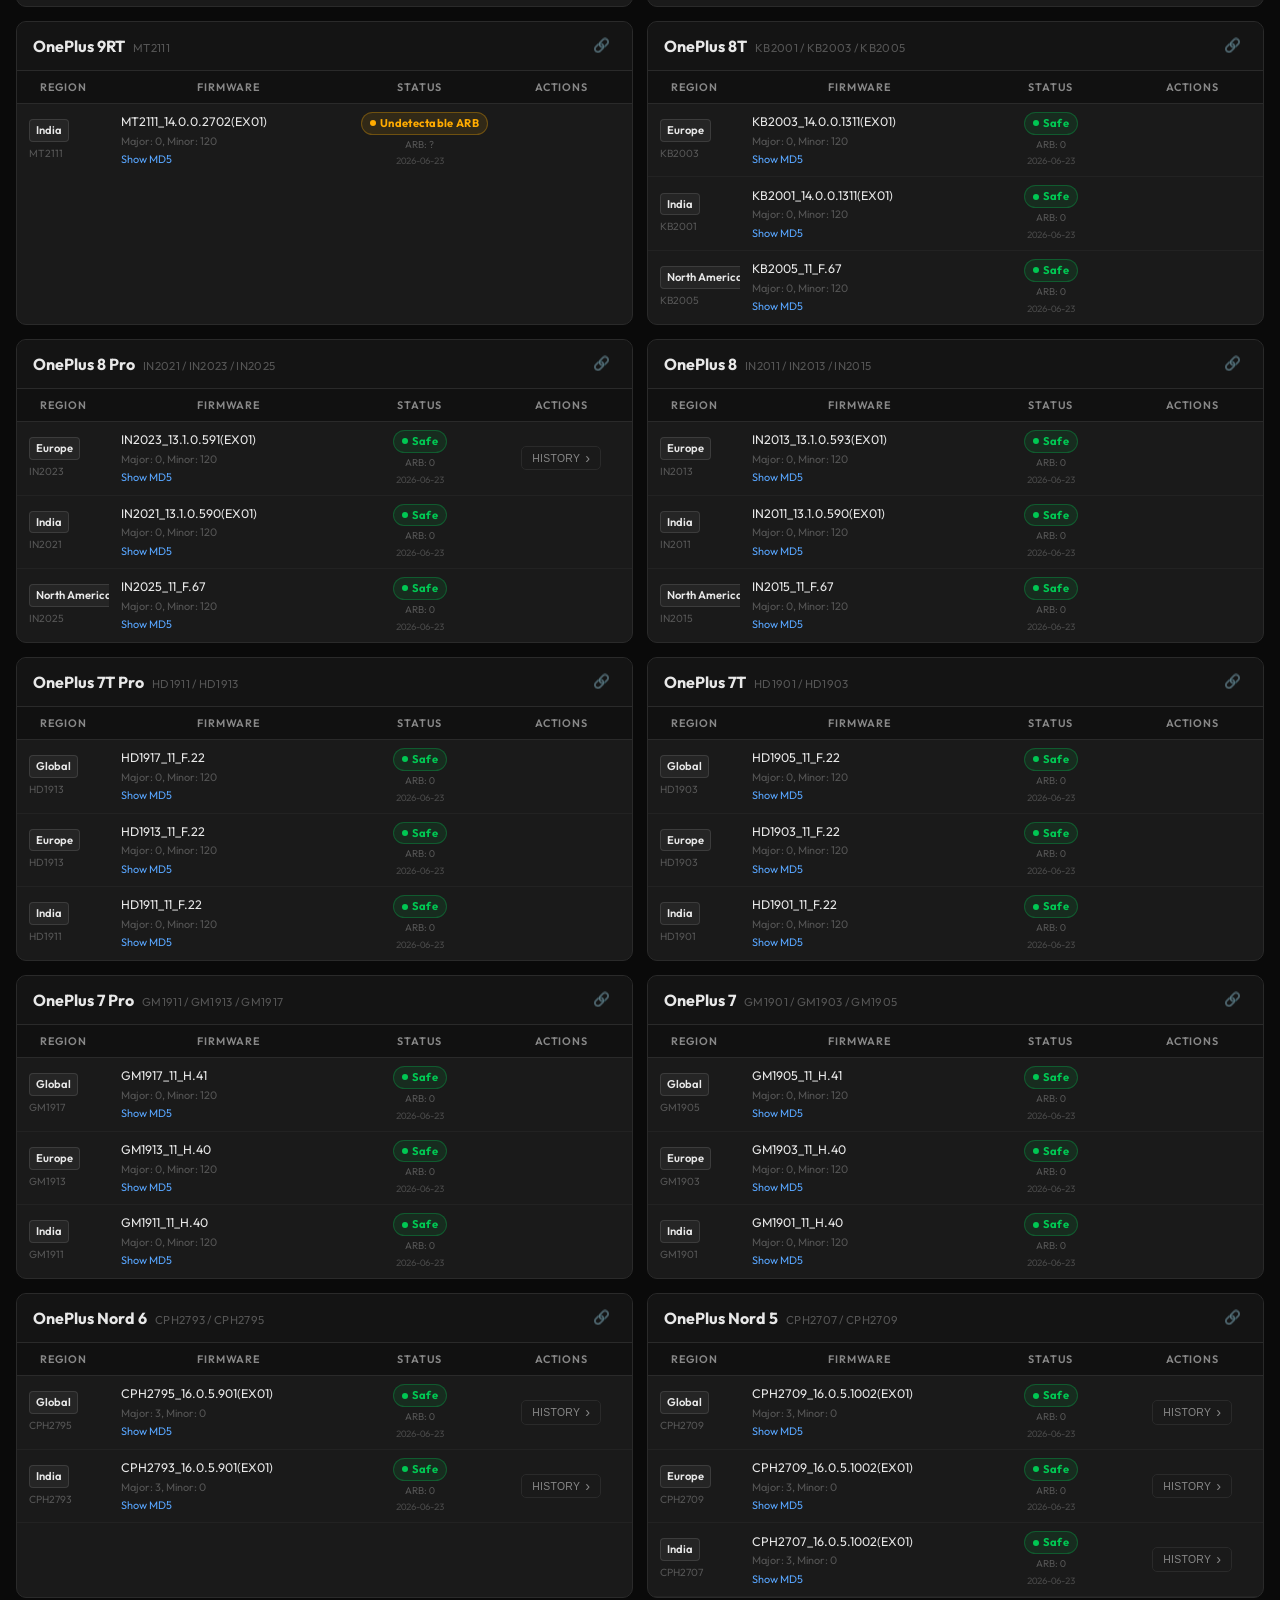
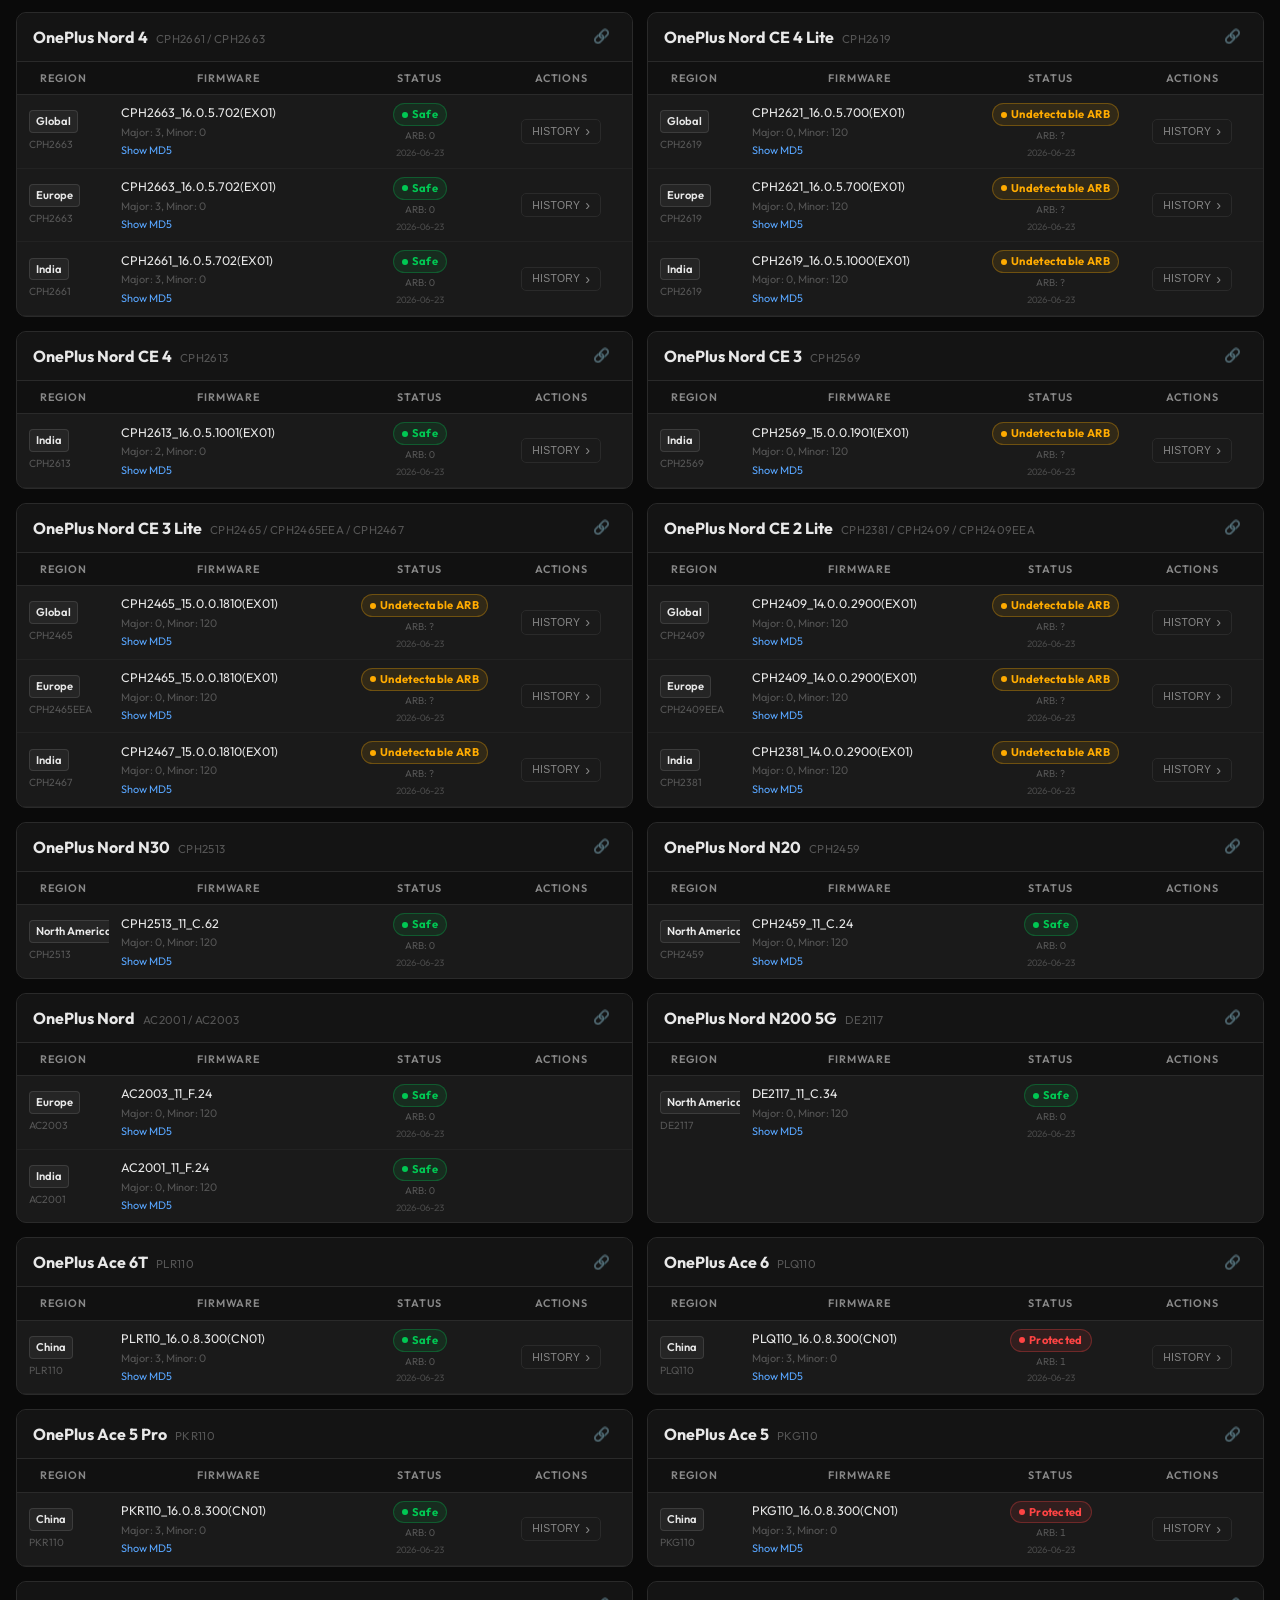
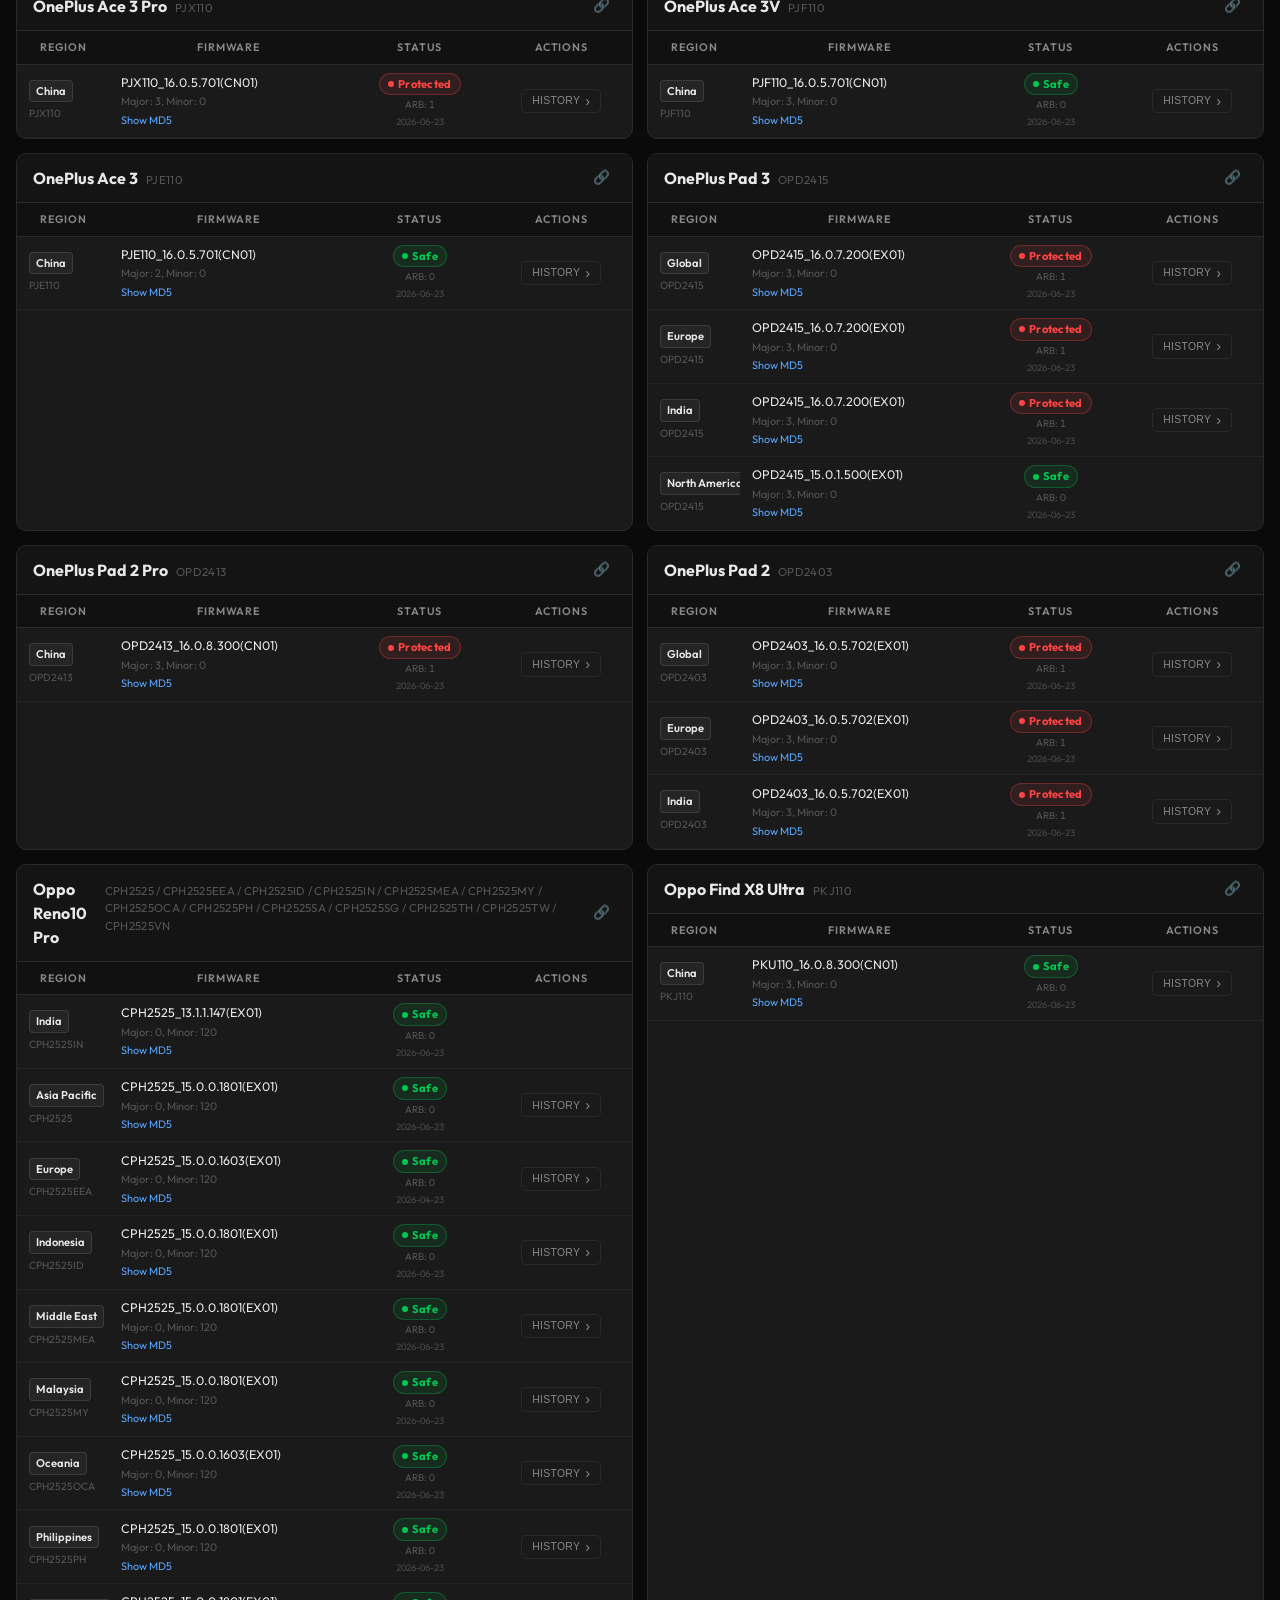
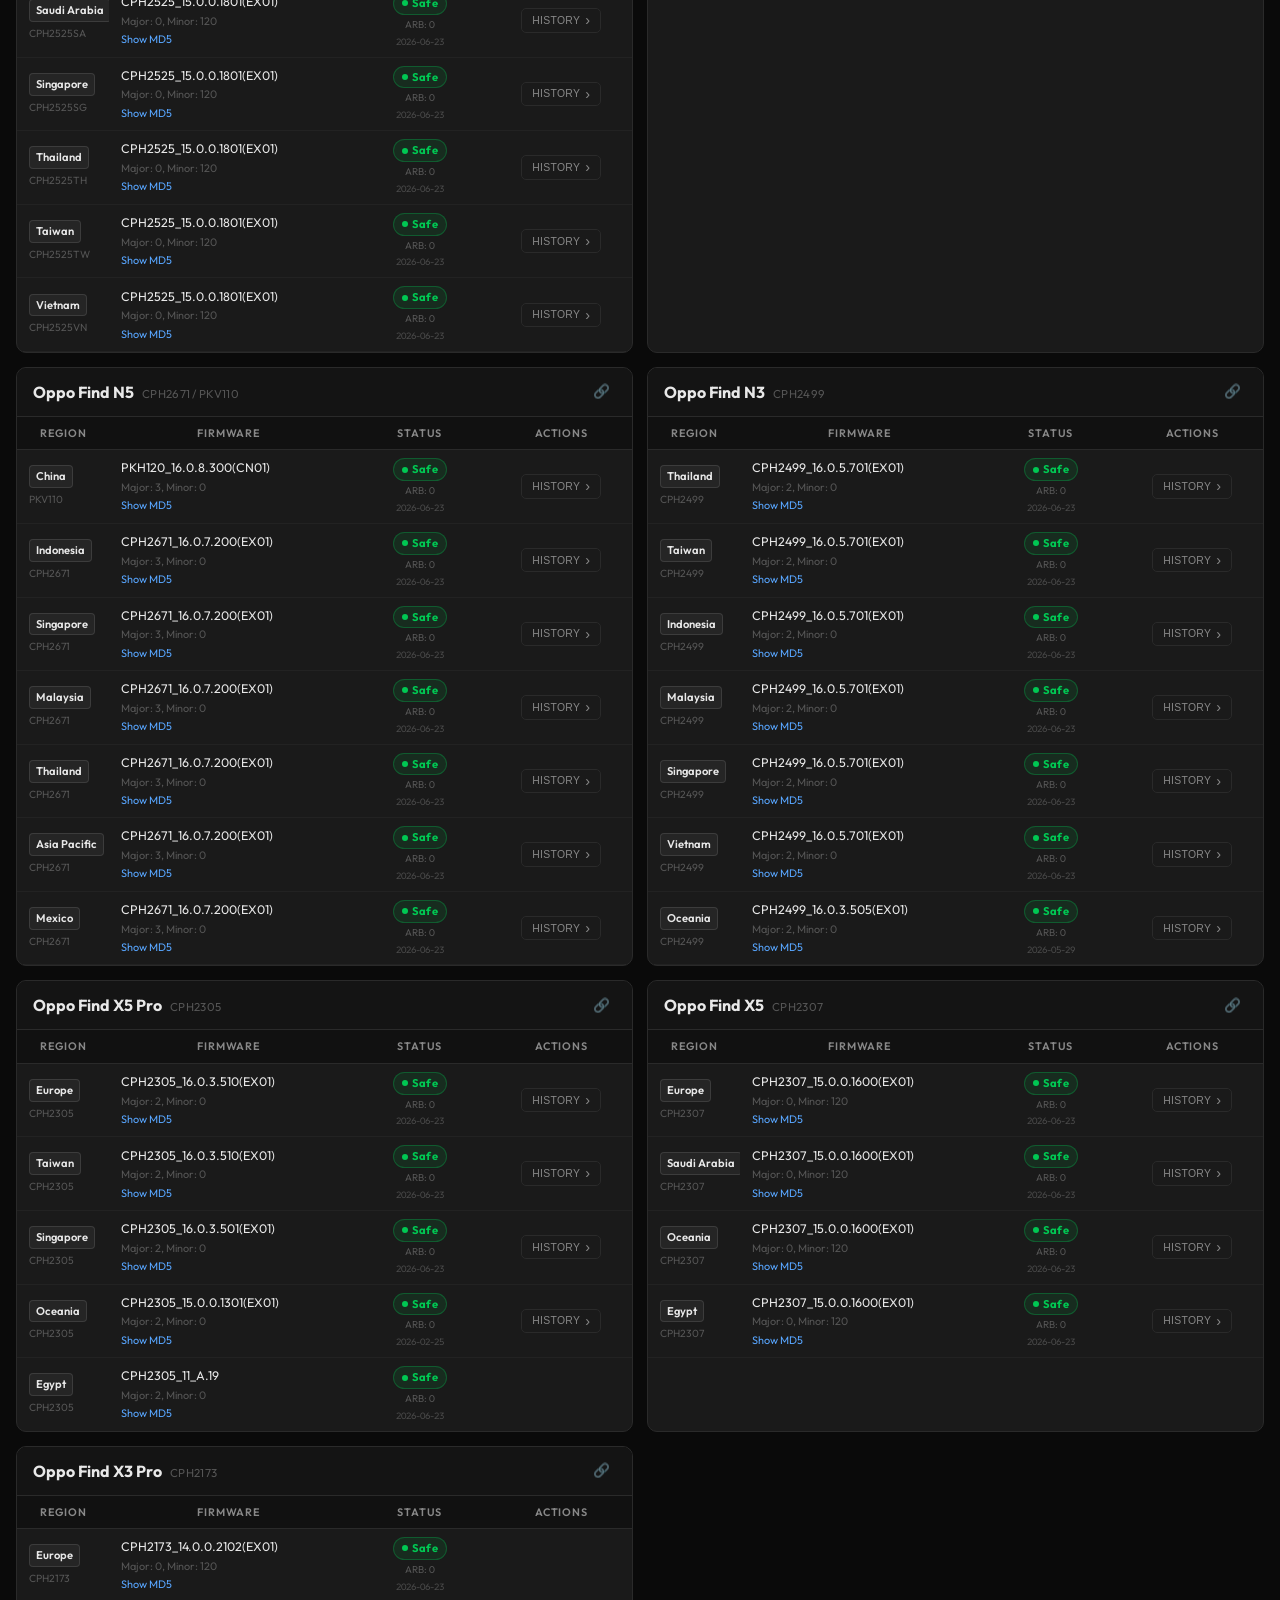
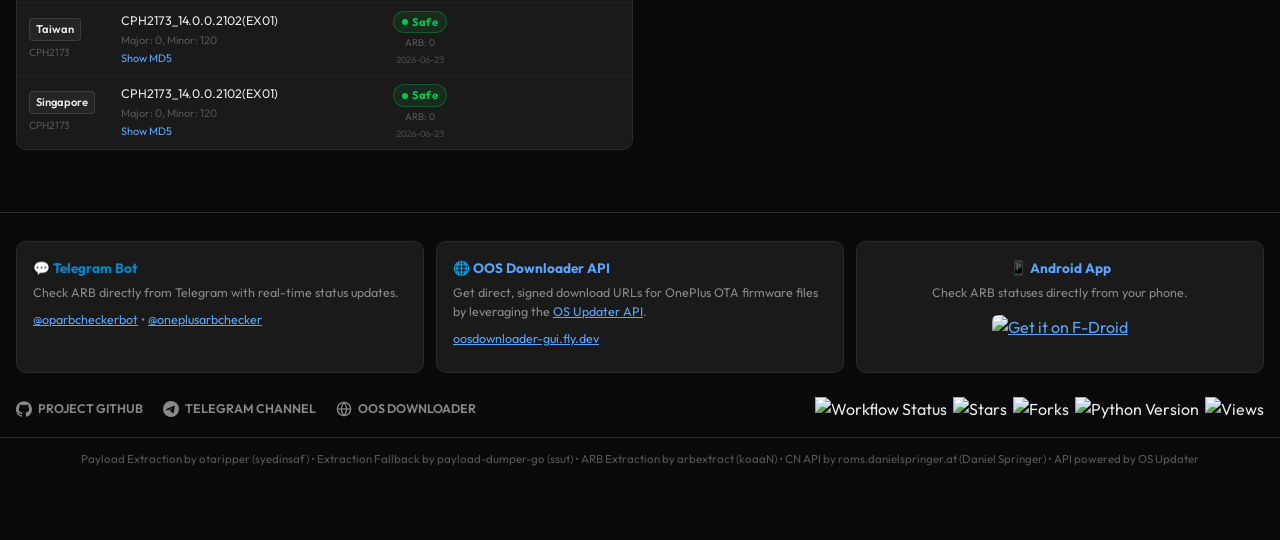
==== commit 2dba2a09: "deploy: d3f7f1af9eea4b3c6a2b76a6ba0d7679e512d715" ====
--- a/index.html
+++ b/index.html
@@ -23,6 +23,14 @@
         content="Real-time Anti-Rollback (ARB) index tracking for OnePlus devices. Monitor firmware updates and protect your device.">
 
     <!-- Google Analytics -->
+    
+    <script async src="https://www.googletagmanager.com/gtag/js?id=G-7B8F6LHTVF"></script>
+    <script>
+        window.dataLayer = window.dataLayer || [];
+        function gtag() { dataLayer.push(arguments); }
+        gtag('js', new Date());
+        gtag('config', 'G-7B8F6LHTVF');
+    </script>
     
 
     <!-- Favicon (SVG Data URI) -->
--- a/css/style.css
+++ b/css/style.css
@@ -399,6 +399,15 @@
     font-variant-numeric: tabular-nums;
 }
 
+.oem-sub {
+    display: block;
+    font-size: 0.6rem;
+    color: var(--text-dim);
+    margin-top: 1px;
+    opacity: 0.7;
+    font-variant-numeric: tabular-nums;
+}
+
 .last-checked-sub {
     display: block;
     font-size: 0.58rem;
@@ -536,31 +545,43 @@
     display: inline-flex;
     align-items: center;
     gap: 5px;
-    padding: 4px 12px;
+    padding: 4px 10px;
     background: transparent;
-    border: 1px solid var(--accent);
+    border: 1px solid var(--card-border);
     border-radius: 5px;
+    color: var(--text-muted);
+    font-size: 0.65rem;
+    font-weight: 500;
+    cursor: pointer;
+    transition: all 0.2s;
+    white-space: nowrap;
+    letter-spacing: 0.3px;
+    text-transform: uppercase;
+}
+
+.btn-history:focus {
+    outline: none;
+    box-shadow: none;
+}
+
+@media (hover: hover) {
+    .btn-history:hover {
+        border-color: var(--accent);
+        color: var(--accent);
+        background: rgba(88, 166, 255, 0.06);
+    }
+}
+
+.btn-history.active {
+    border-color: var(--accent);
     color: var(--accent);
-    font-size: 0.72rem;
-    font-weight: 600;
-    cursor: pointer;
-    transition: all 0.15s;
-    white-space: nowrap;
-    letter-spacing: 0.2px;
-}
-
-.btn-history:hover {
-    background: rgba(88, 166, 255, 0.1);
-}
-
-.btn-history.active {
-    background: var(--accent);
-    color: #000;
+    background: rgba(88, 166, 255, 0.08);
 }
 
 .btn-history-arrow {
-    font-size: 0.8rem;
-    transition: transform 0.2s;
+    font-size: 0.9rem;
+    transition: transform 0.25s;
+    line-height: 1;
 }
 
 .btn-history.active .btn-history-arrow {
@@ -579,7 +600,6 @@
 .history-table {
     width: 100%;
     border-collapse: collapse;
-    min-width: 500px;
 }
 
 .history-container {
@@ -607,6 +627,15 @@
     text-transform: uppercase;
     padding: 6px 10px;
     border-bottom: 1px solid var(--card-border);
+}
+
+.history-table th:nth-child(1) { width: 52%; }
+.history-table th:nth-child(2) { width: 28%; }
+.history-table th:nth-child(3) { width: 20%; }
+
+.history-last-seen {
+    font-size: 0.62rem;
+    color: var(--text-dim);
 }
 
 .history-table td {
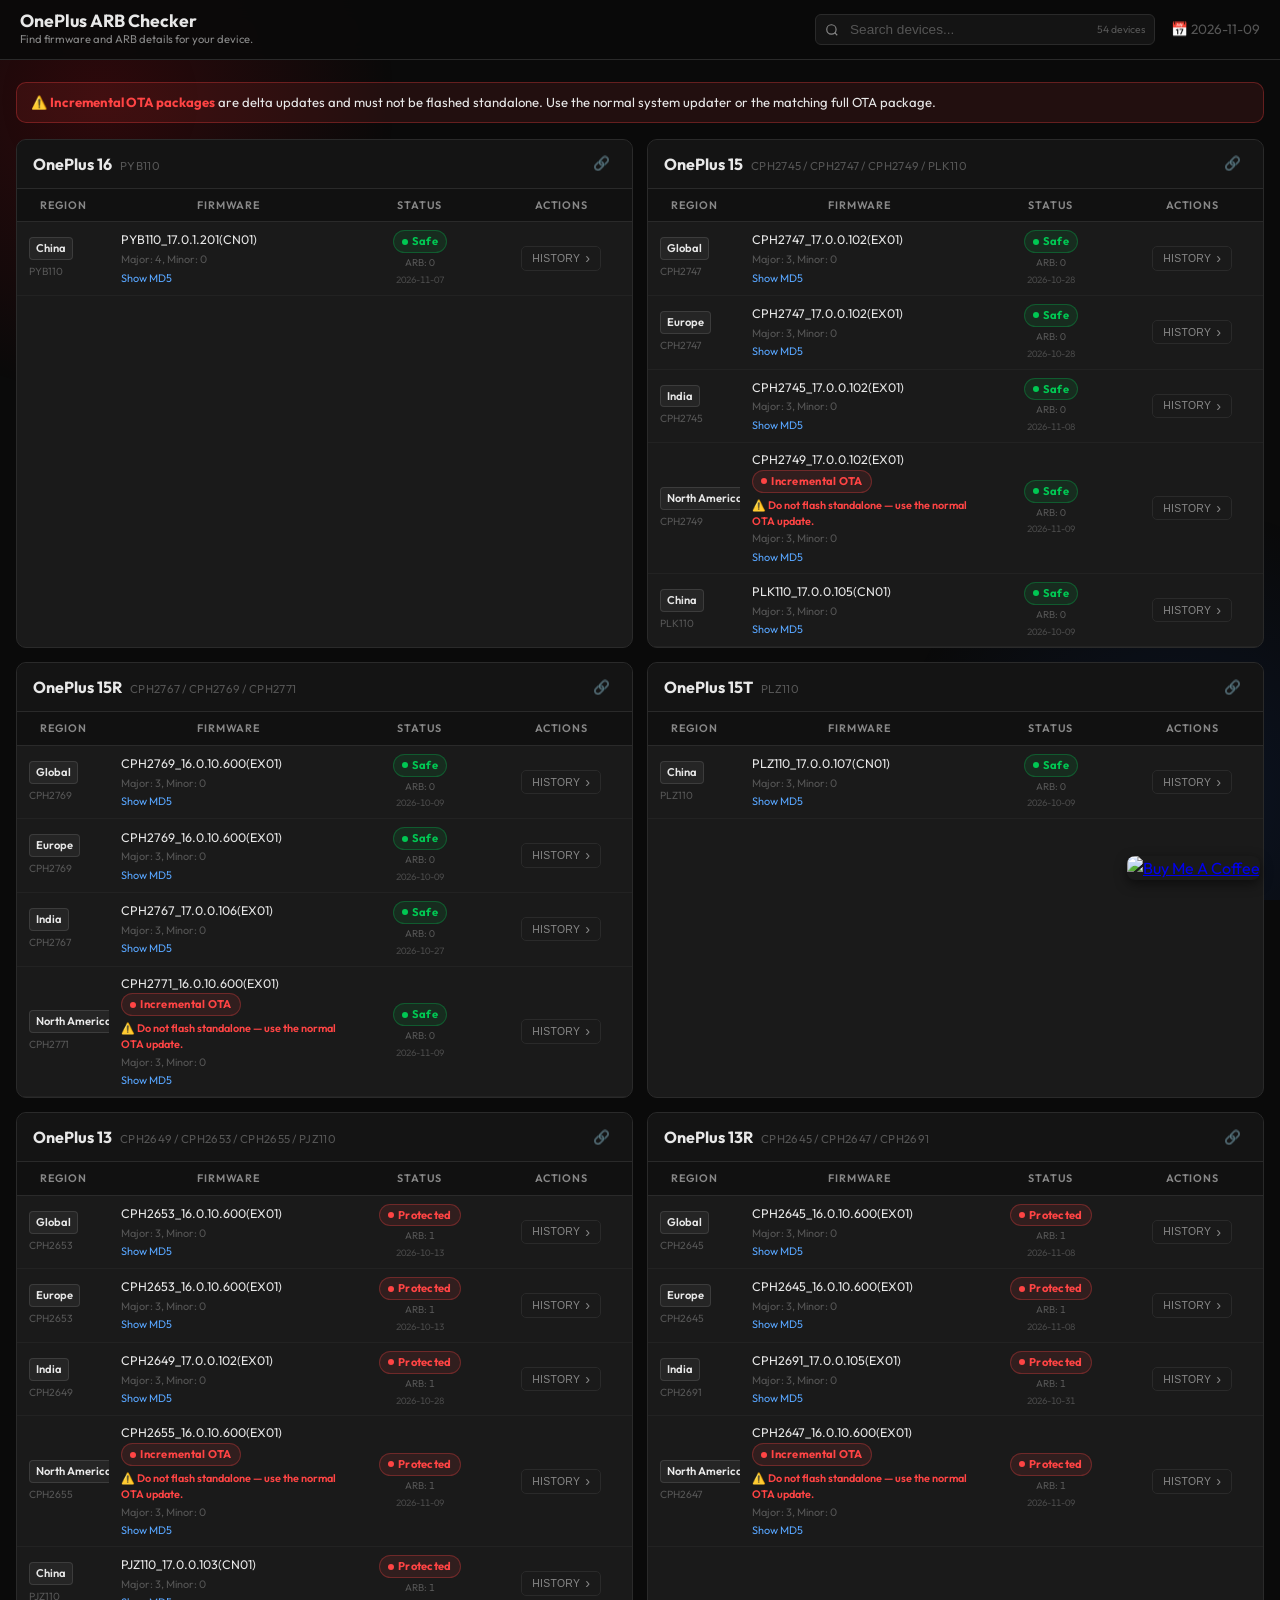
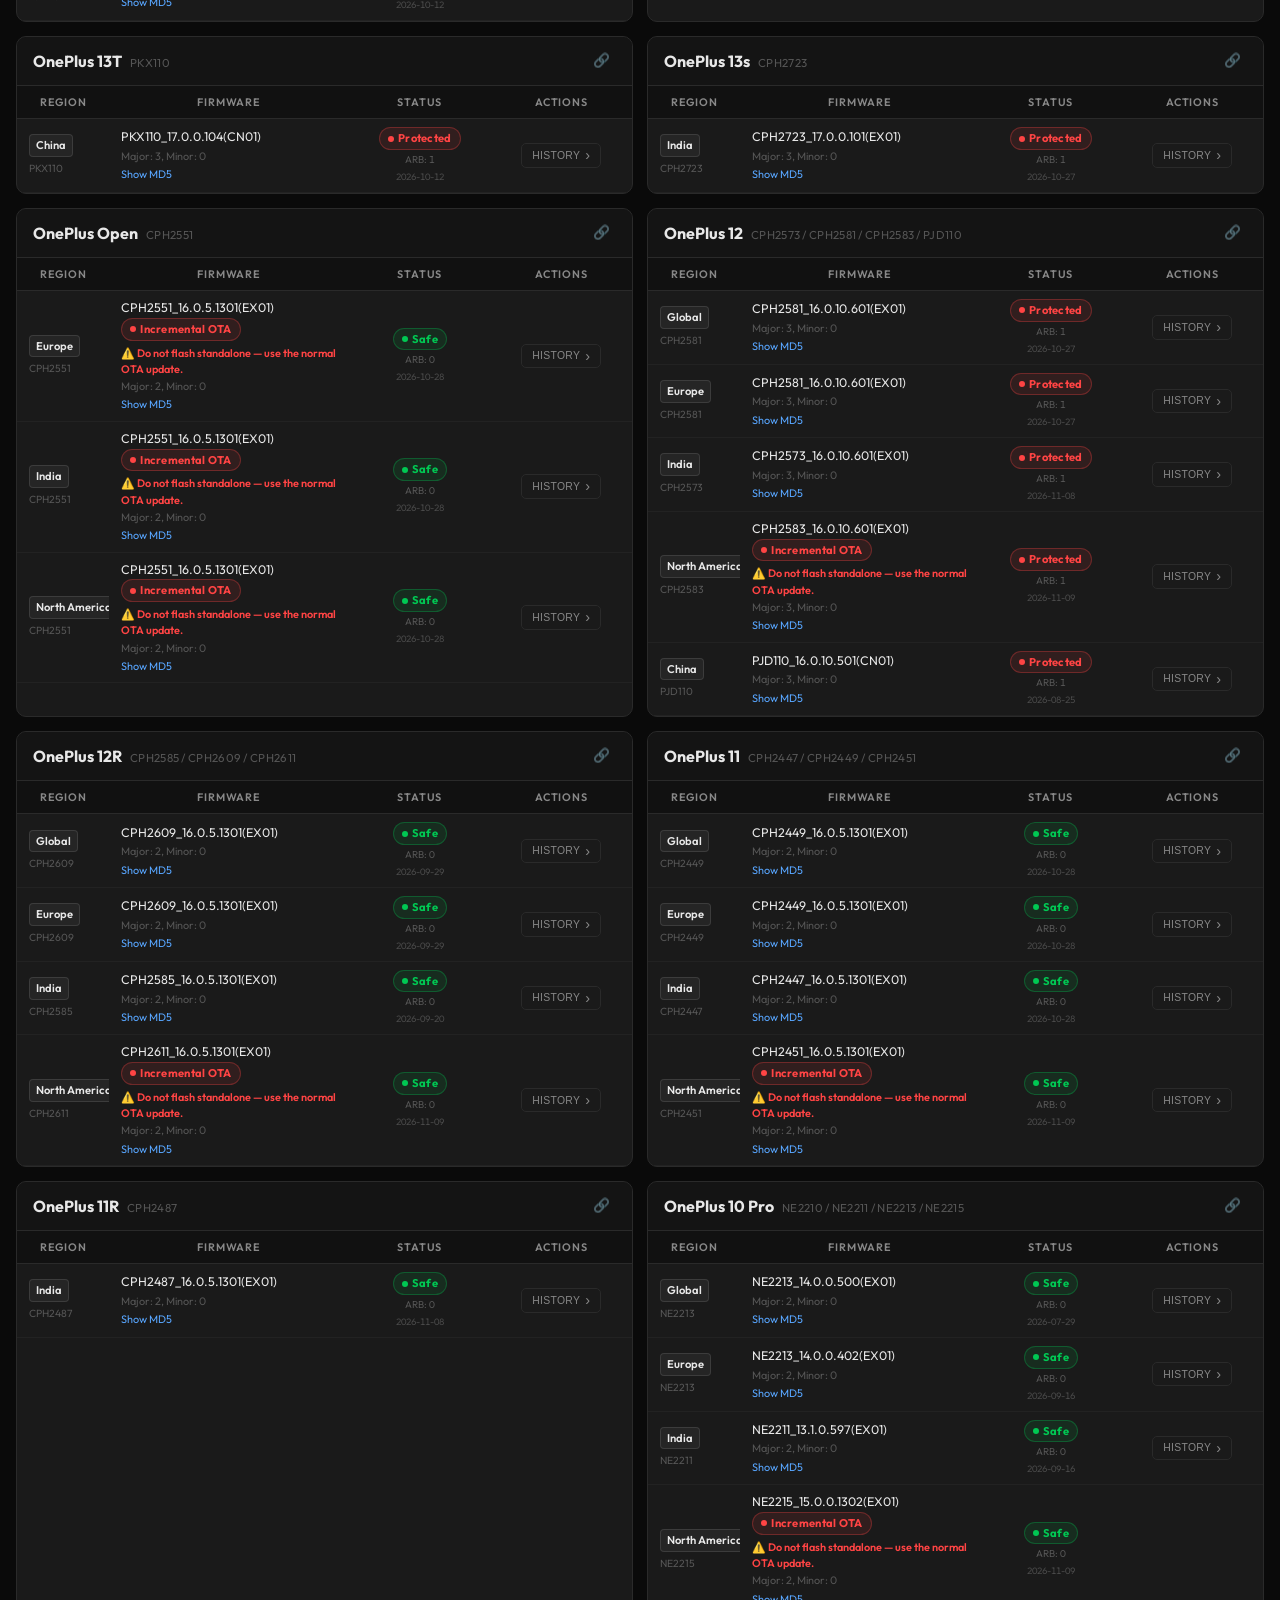
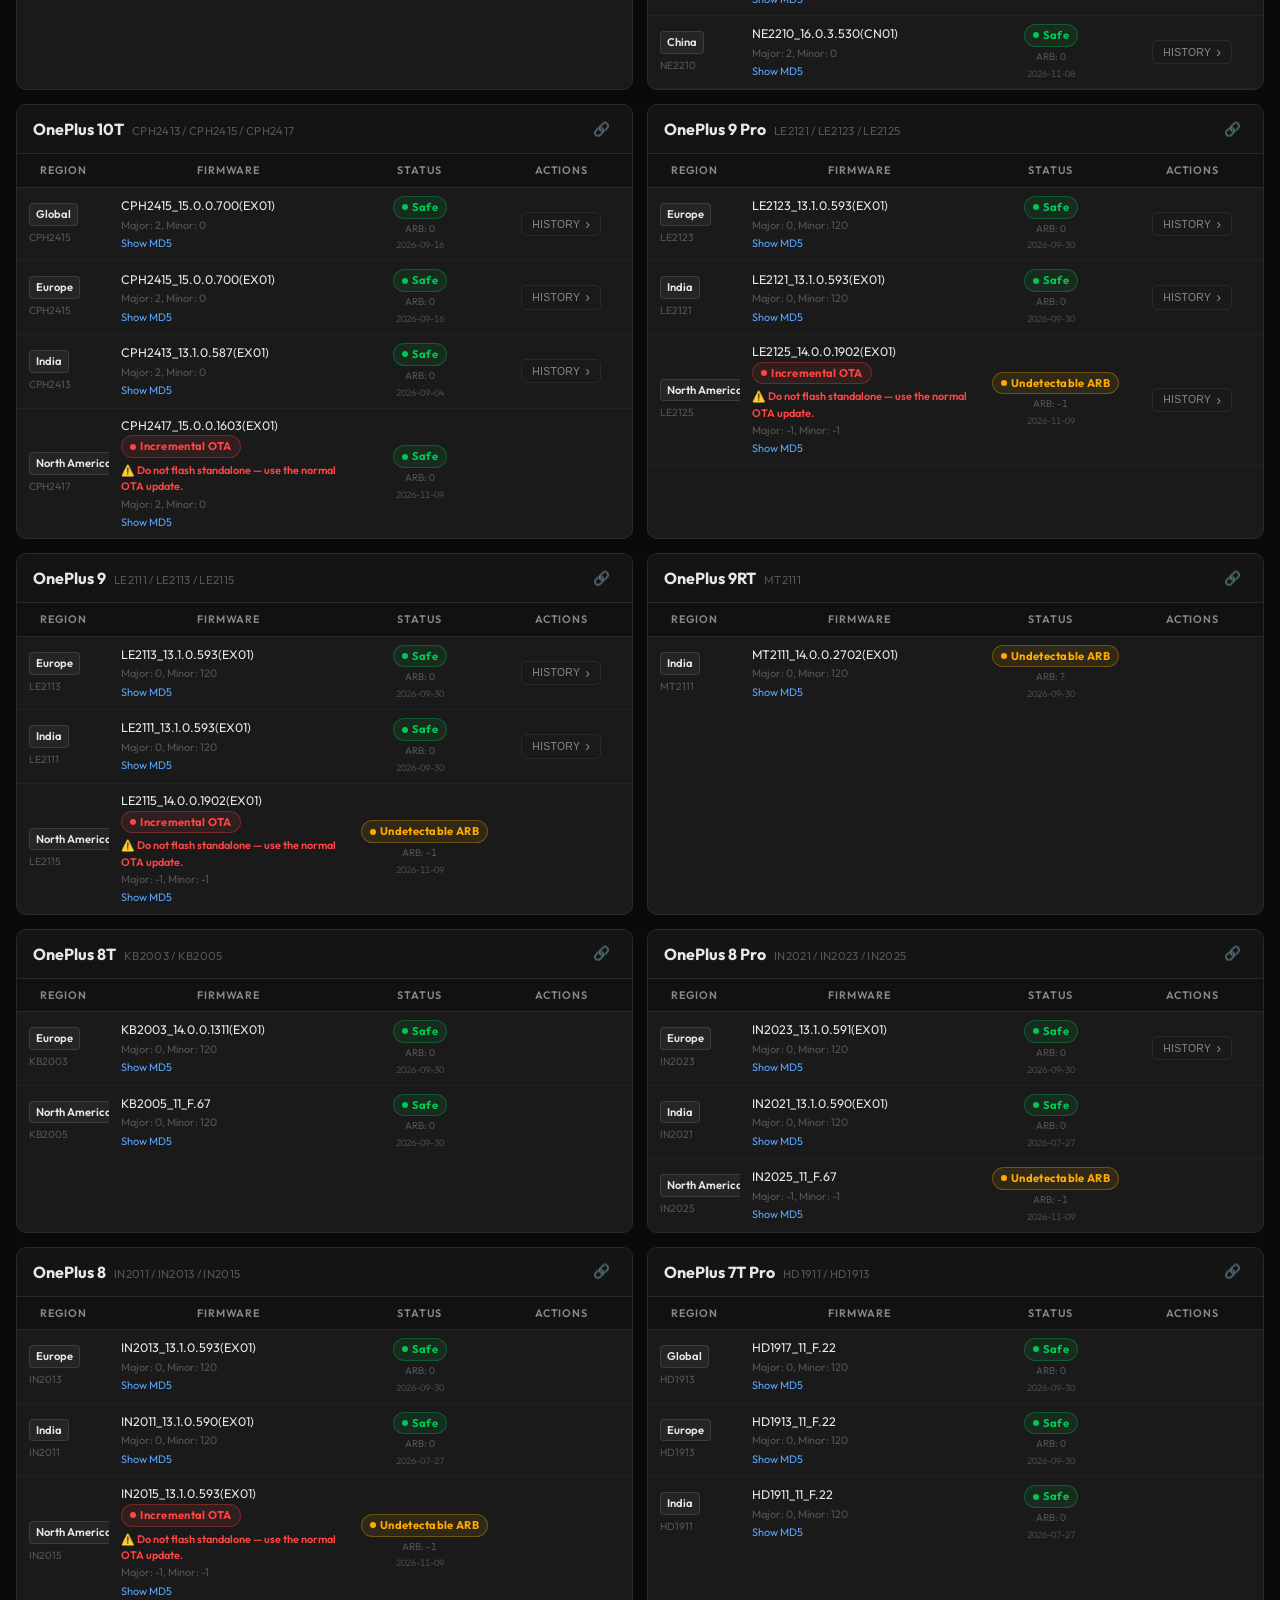
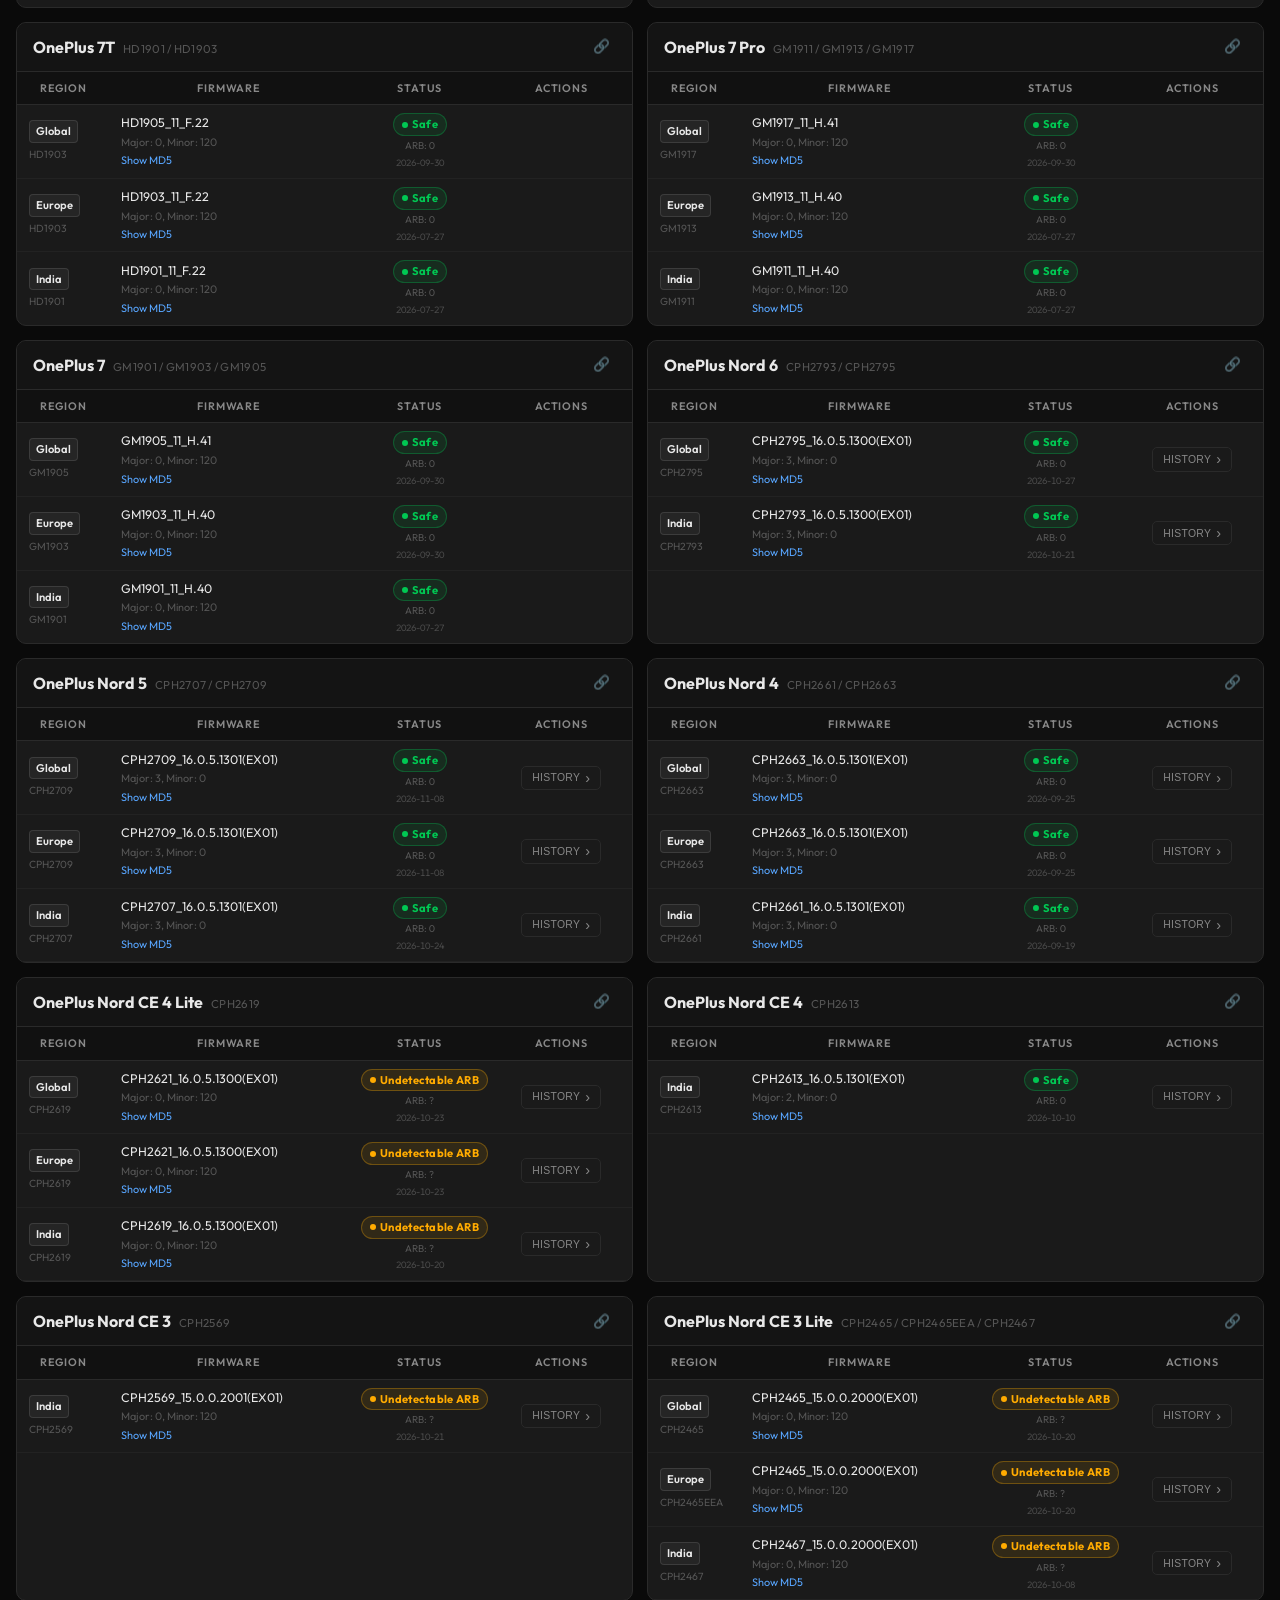
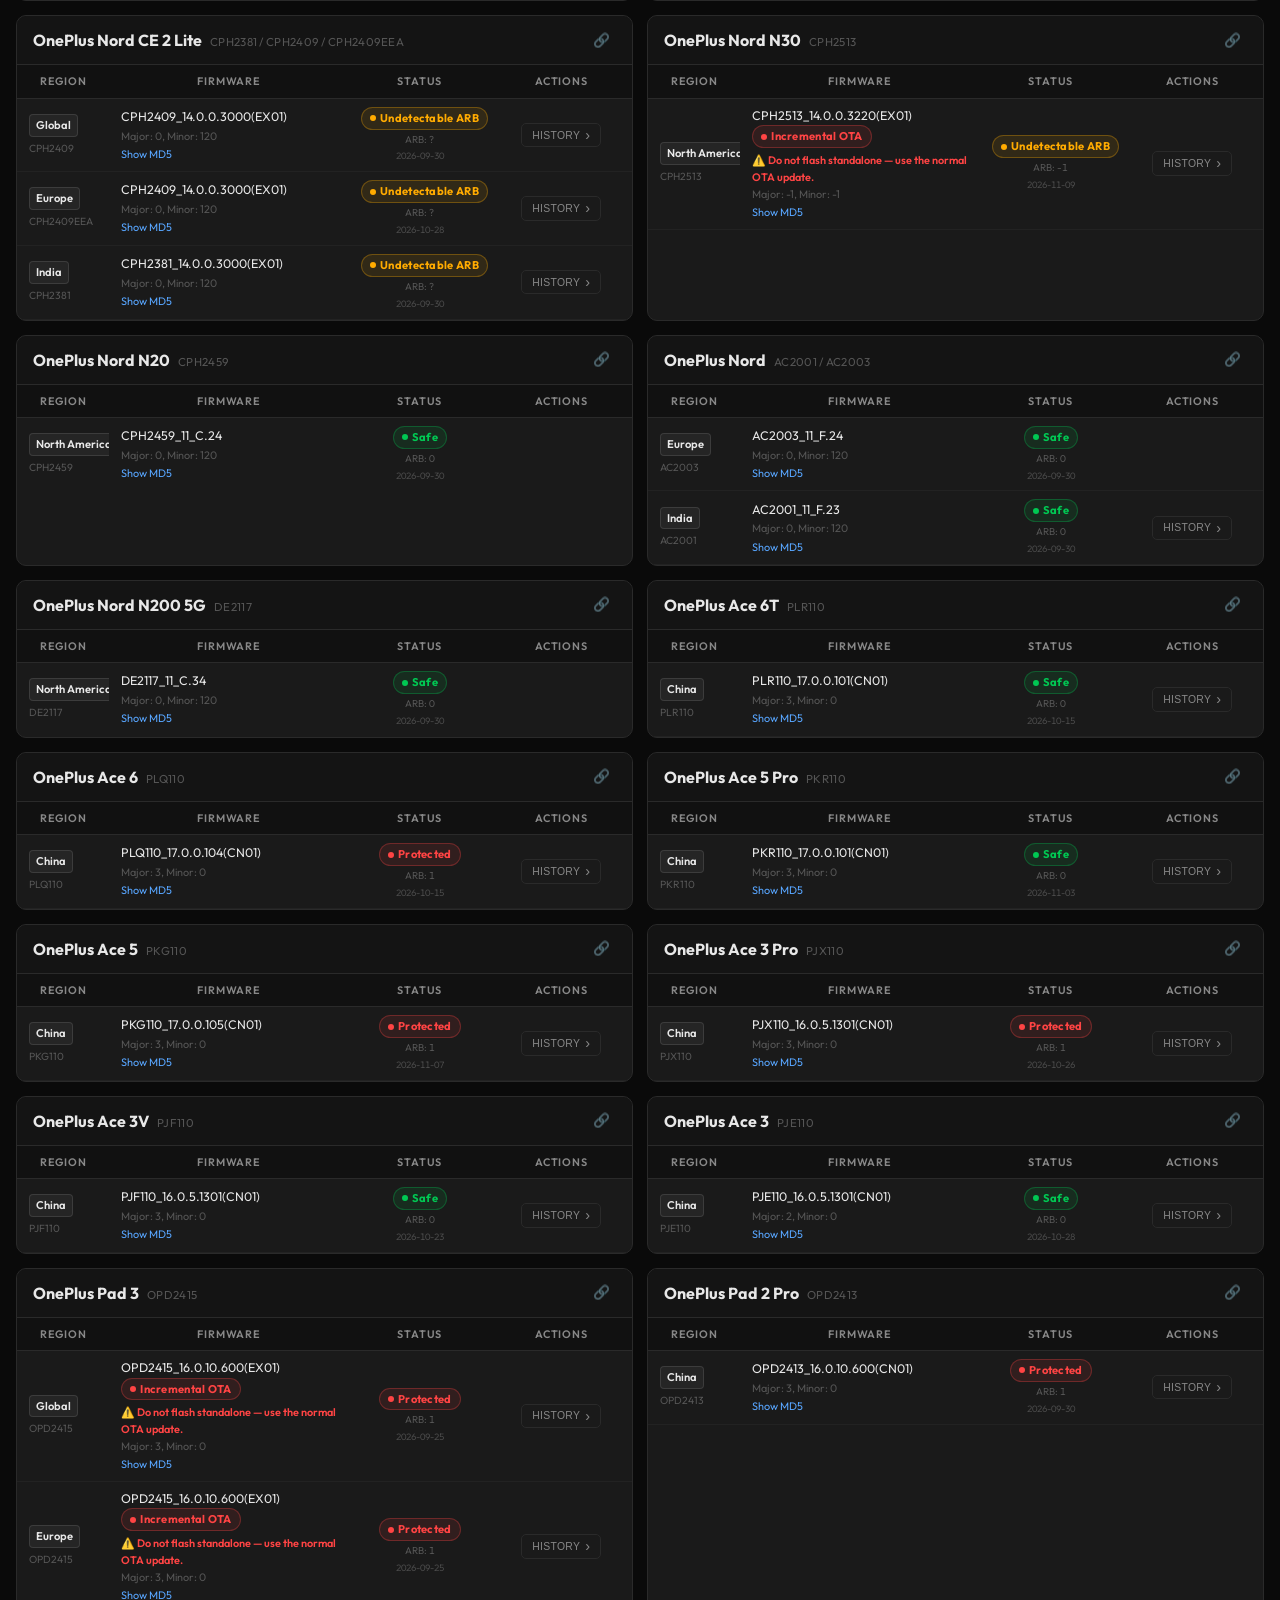
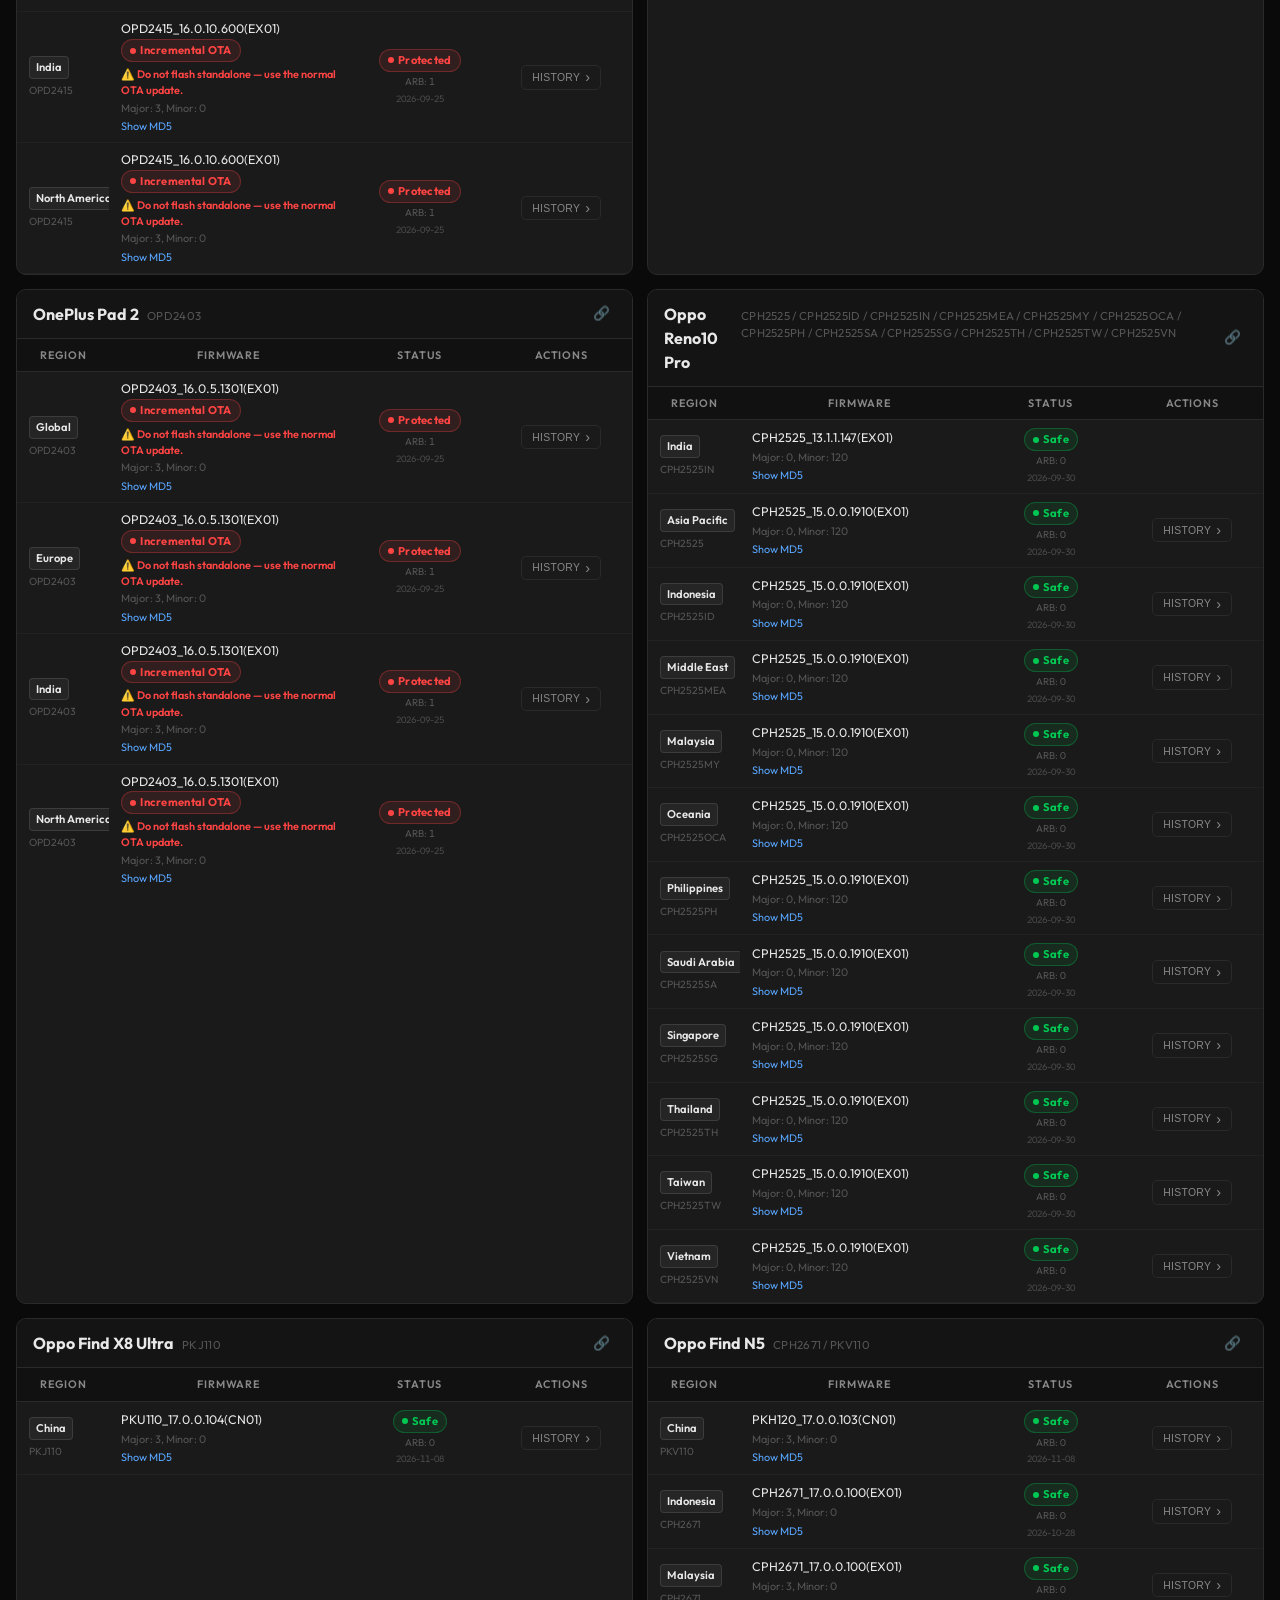
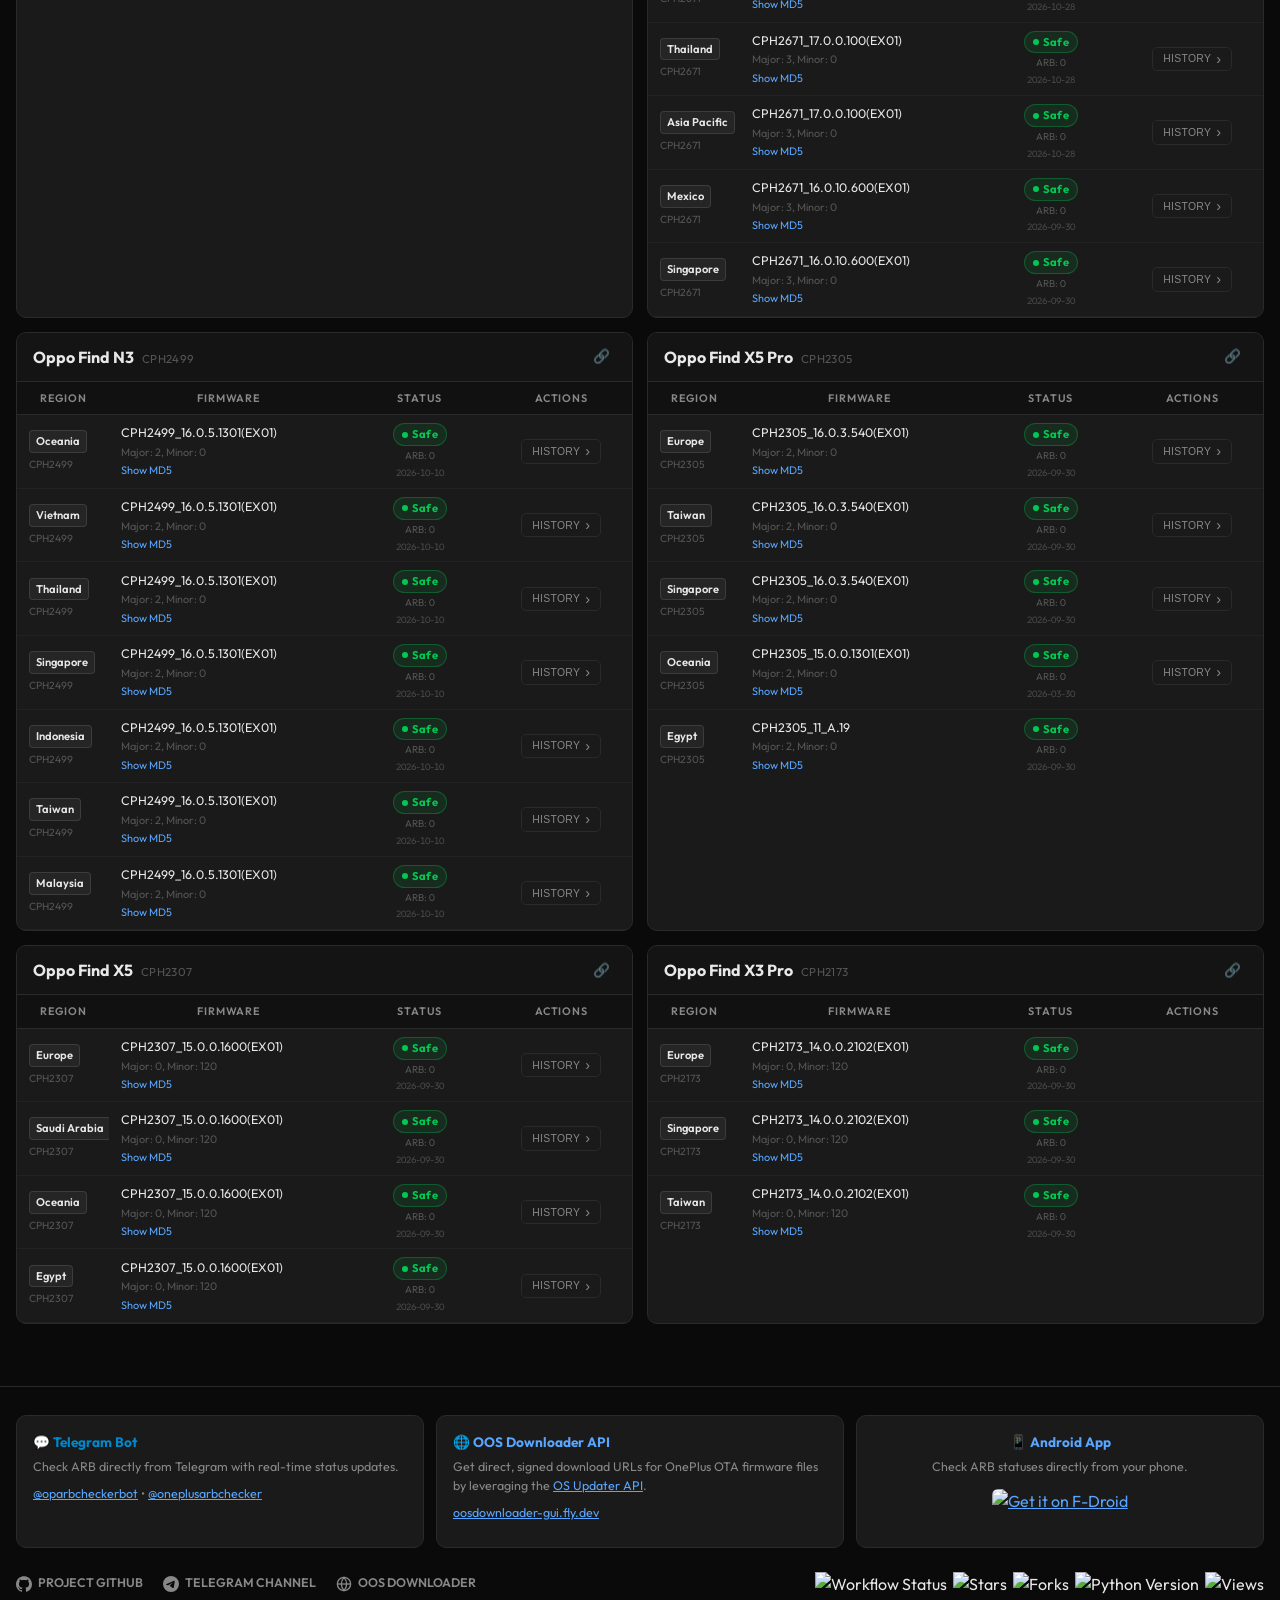
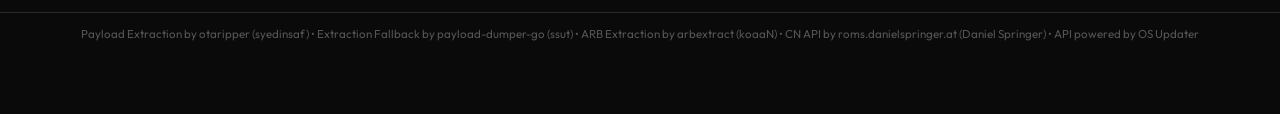
==== commit 1a17fe76: "deploy: fcf1e093d3bdc2878d368f3aba7ffaca659d58d2" ====
--- a/index.html
+++ b/index.html
@@ -65,6 +65,10 @@
 
     <!-- MAIN GRID -->
     <main class="main">
+        <div class="site-notice">
+            ⚠️ <strong>Incremental OTA packages</strong> are delta updates and must not be flashed standalone.
+            Use the normal system updater or the matching full OTA package.
+        </div>
         <div class="grid" id="devices-grid">
             <div class="skeleton-grid" id="skeleton-grid">
                 <div class="skeleton-card"><div class="skeleton-header"><div class="skeleton-line w-60"></div></div><div class="skeleton-body"><div class="skeleton-line w-90"></div><div class="skeleton-line w-75"></div><div class="skeleton-line w-50"></div><div class="skeleton-line w-85"></div></div></div>
--- a/css/style.css
+++ b/css/style.css
@@ -210,6 +210,21 @@
     padding: 22px 16px;
 }
 
+.site-notice {
+    background: var(--danger-bg);
+    border: 1px solid var(--danger-border);
+    color: var(--text);
+    border-radius: var(--radius);
+    padding: 10px 14px;
+    margin-bottom: 16px;
+    font-size: 0.82rem;
+    line-height: 1.45;
+}
+
+.site-notice strong {
+    color: var(--danger);
+}
+
 .grid {
     display: grid;
     grid-template-columns: repeat(2, 1fr);
@@ -465,6 +480,24 @@
 
 .badge-hardcode .badge-dot {
     background: var(--warning);
+}
+
+.badge-incremental {
+    background: var(--danger-bg);
+    border: 1px solid var(--danger-border);
+    color: var(--danger);
+}
+
+.badge-incremental .badge-dot {
+    background: var(--danger);
+}
+
+.incremental-warning {
+    margin-top: 4px;
+    color: var(--danger);
+    font-size: 0.68rem;
+    font-weight: 600;
+    white-space: normal;
 }
 
 .badge-warning {
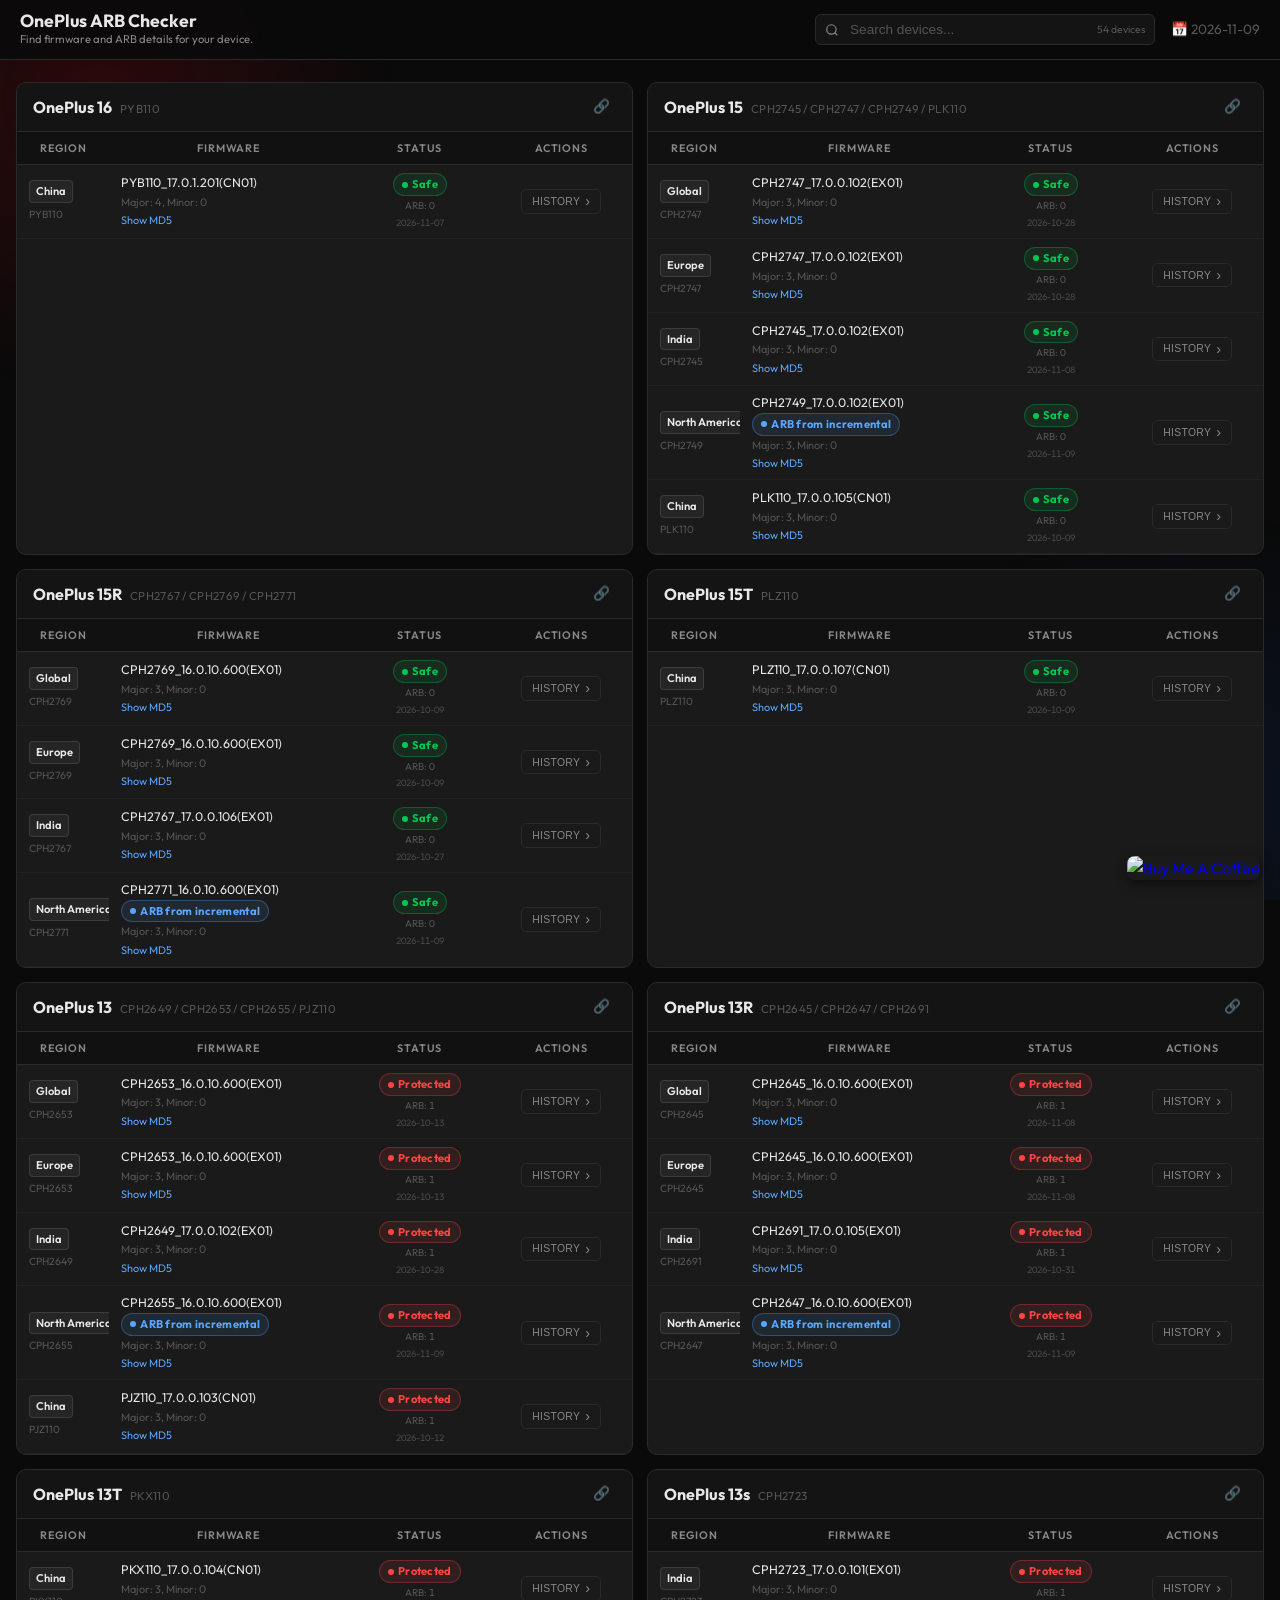
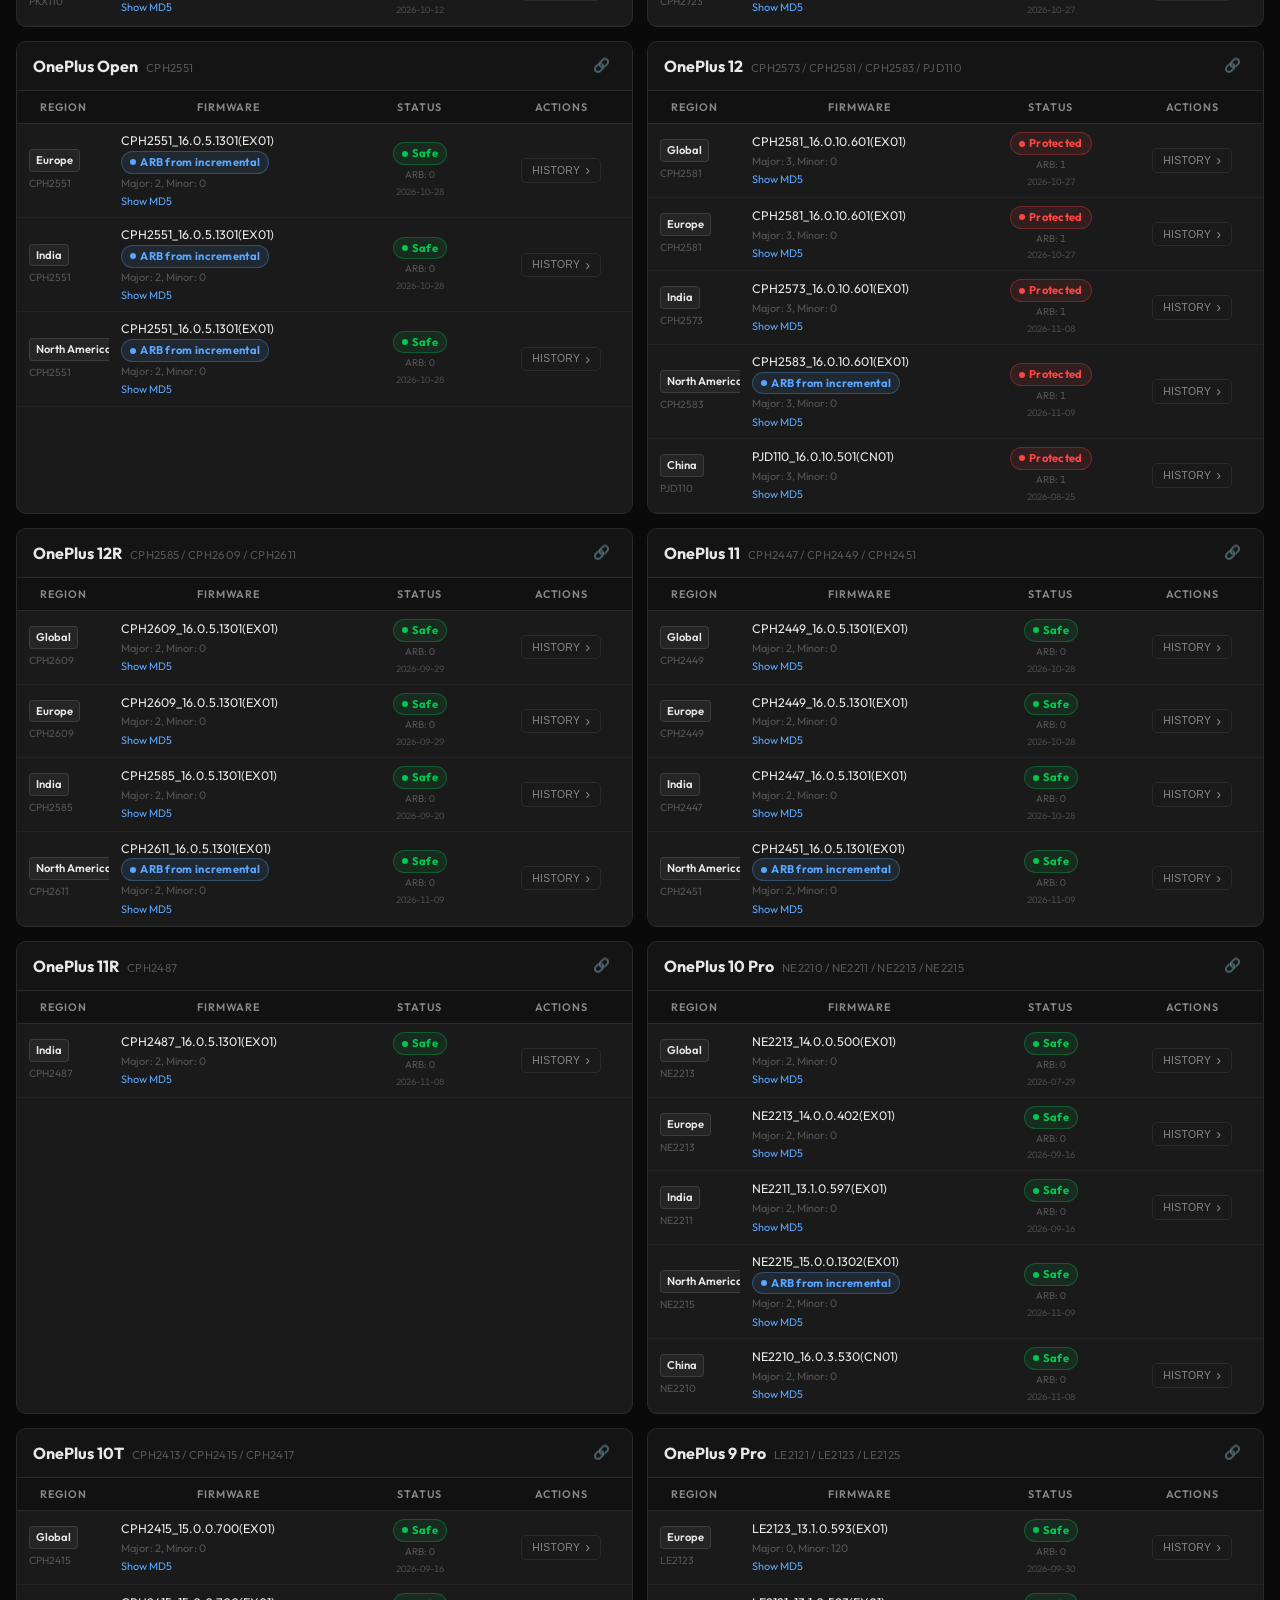
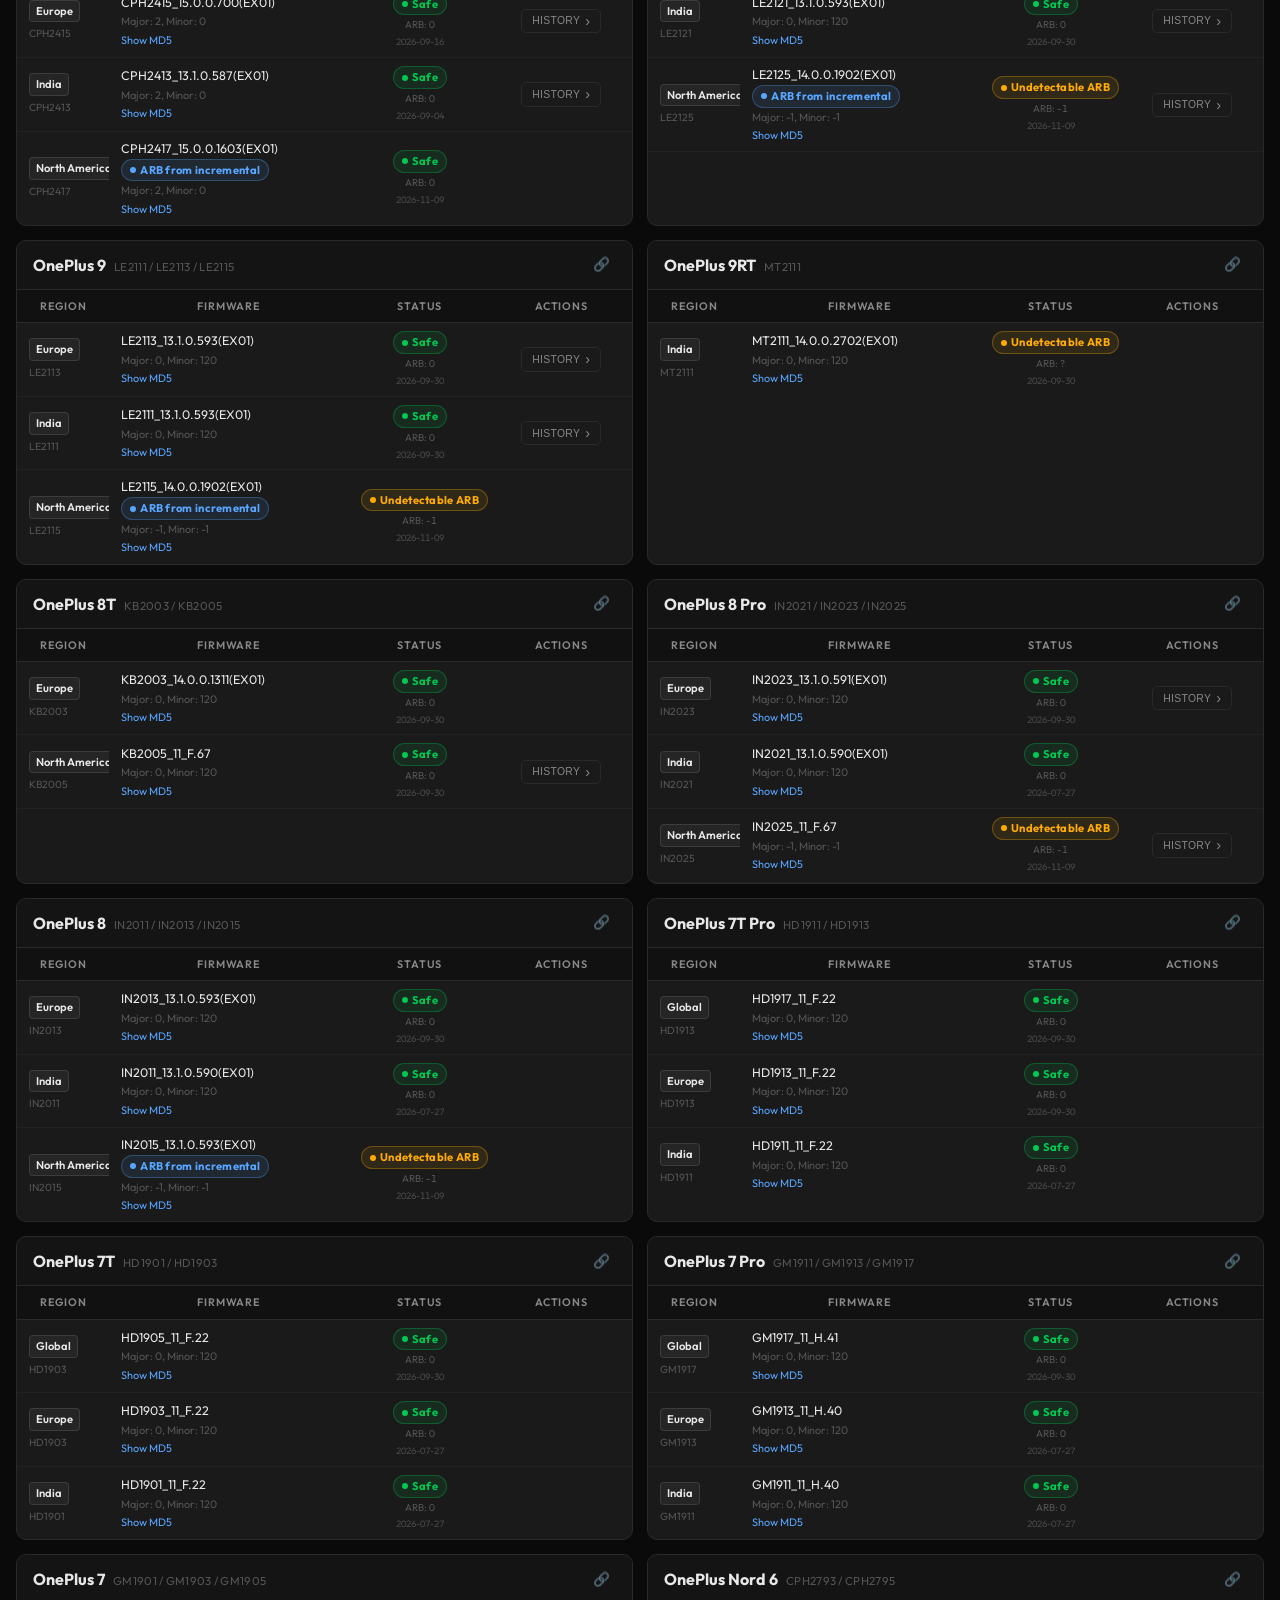
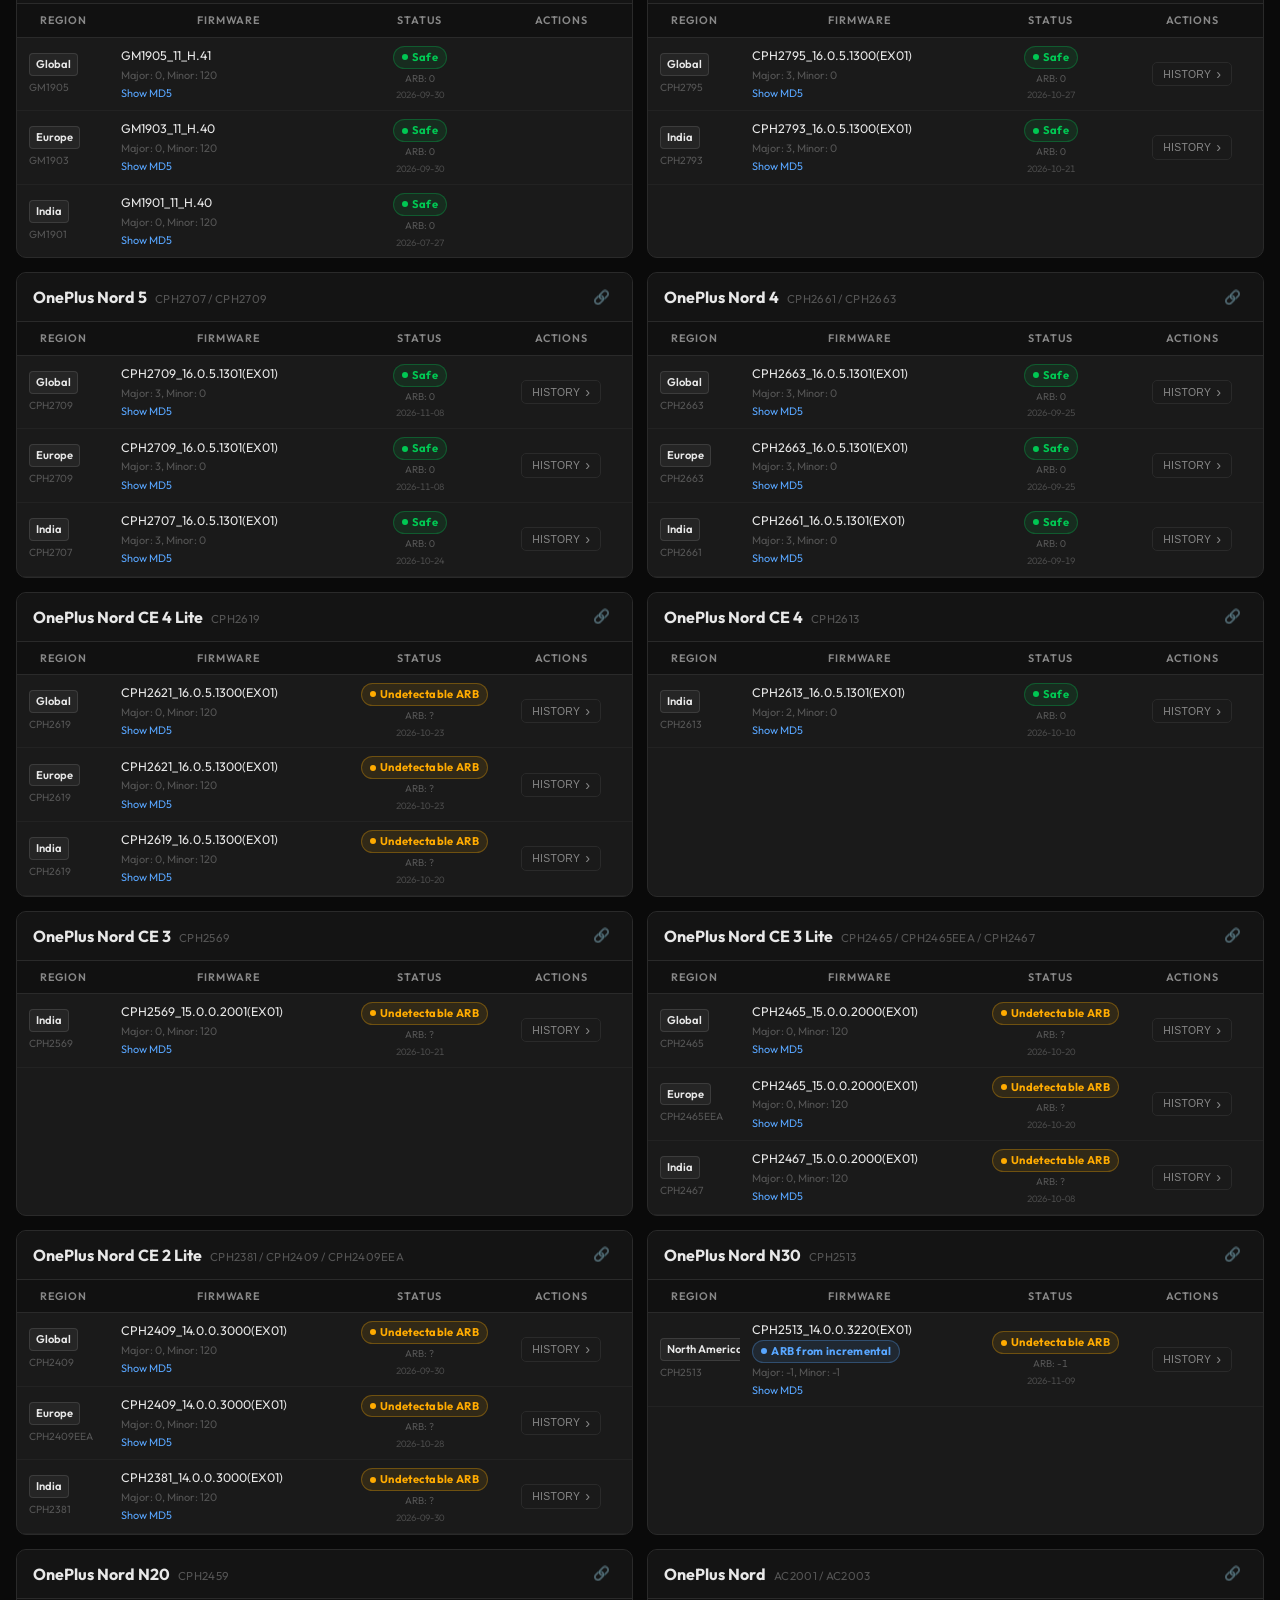
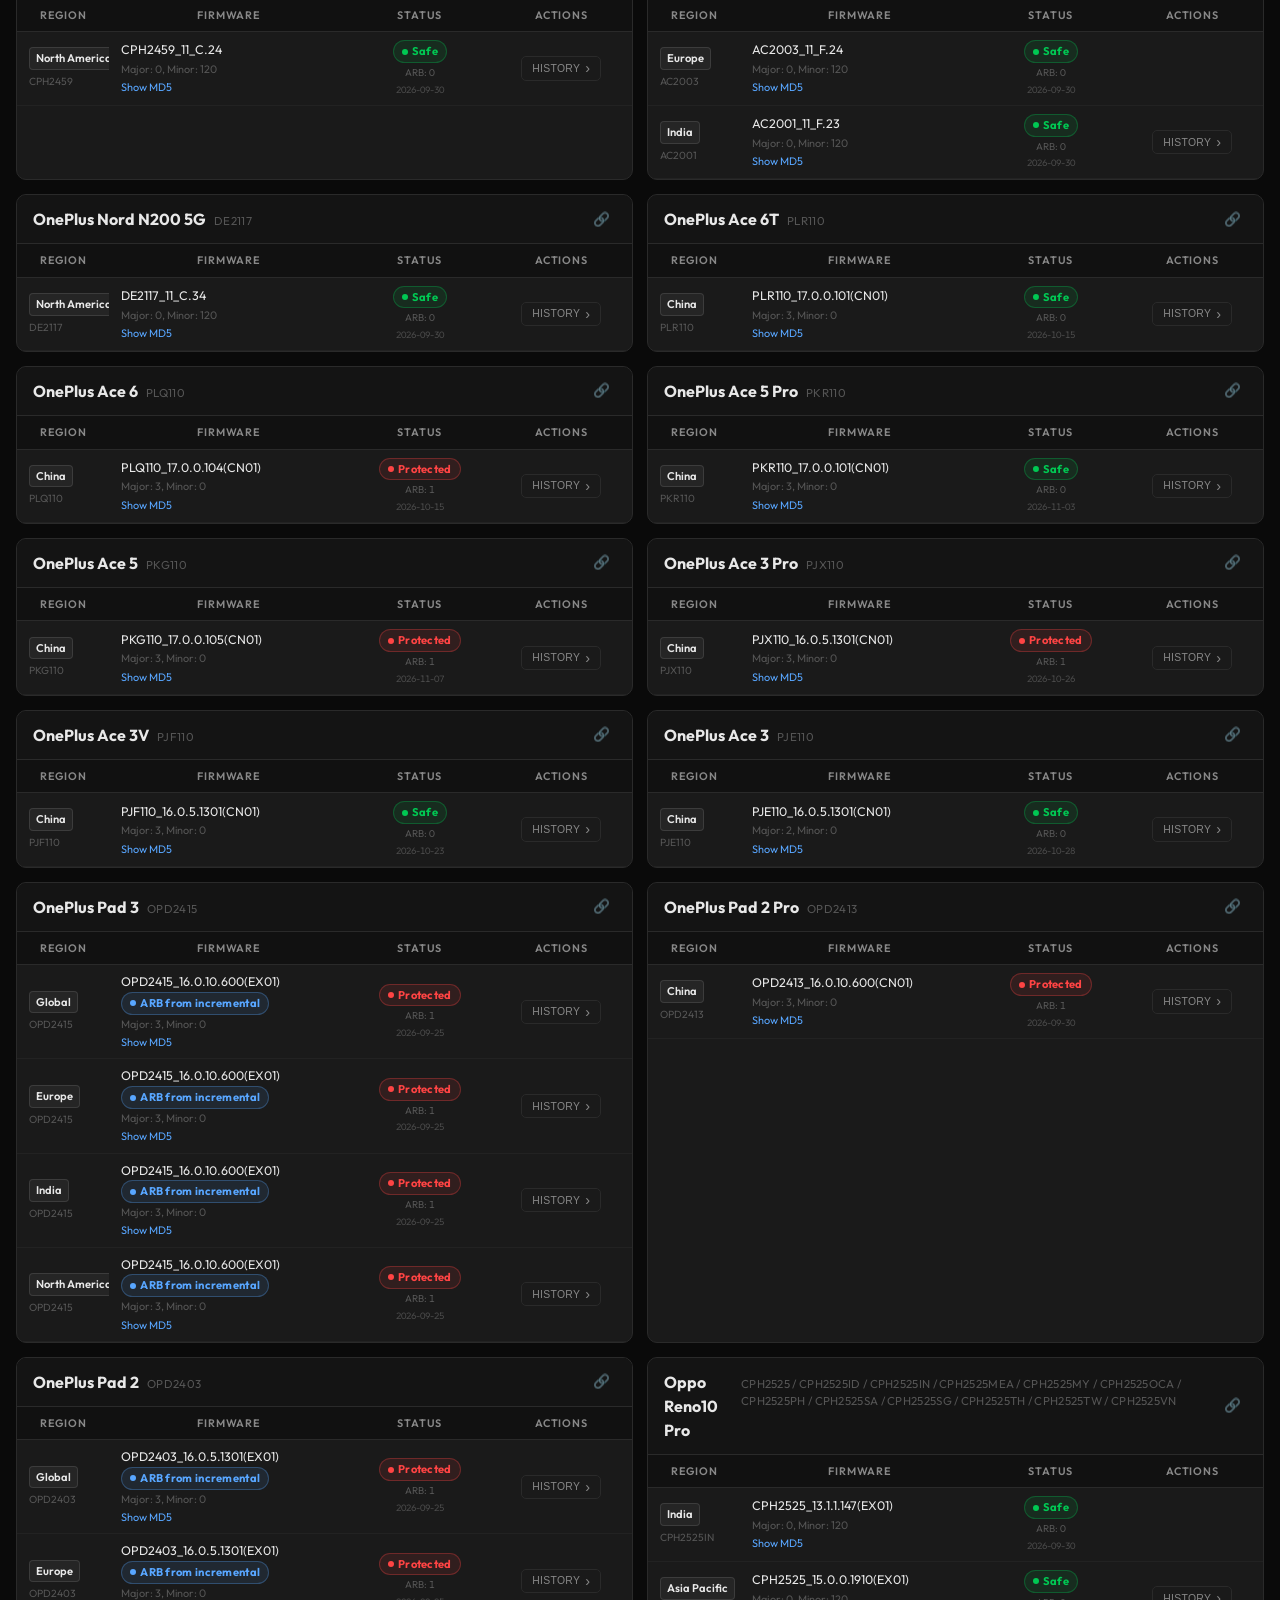
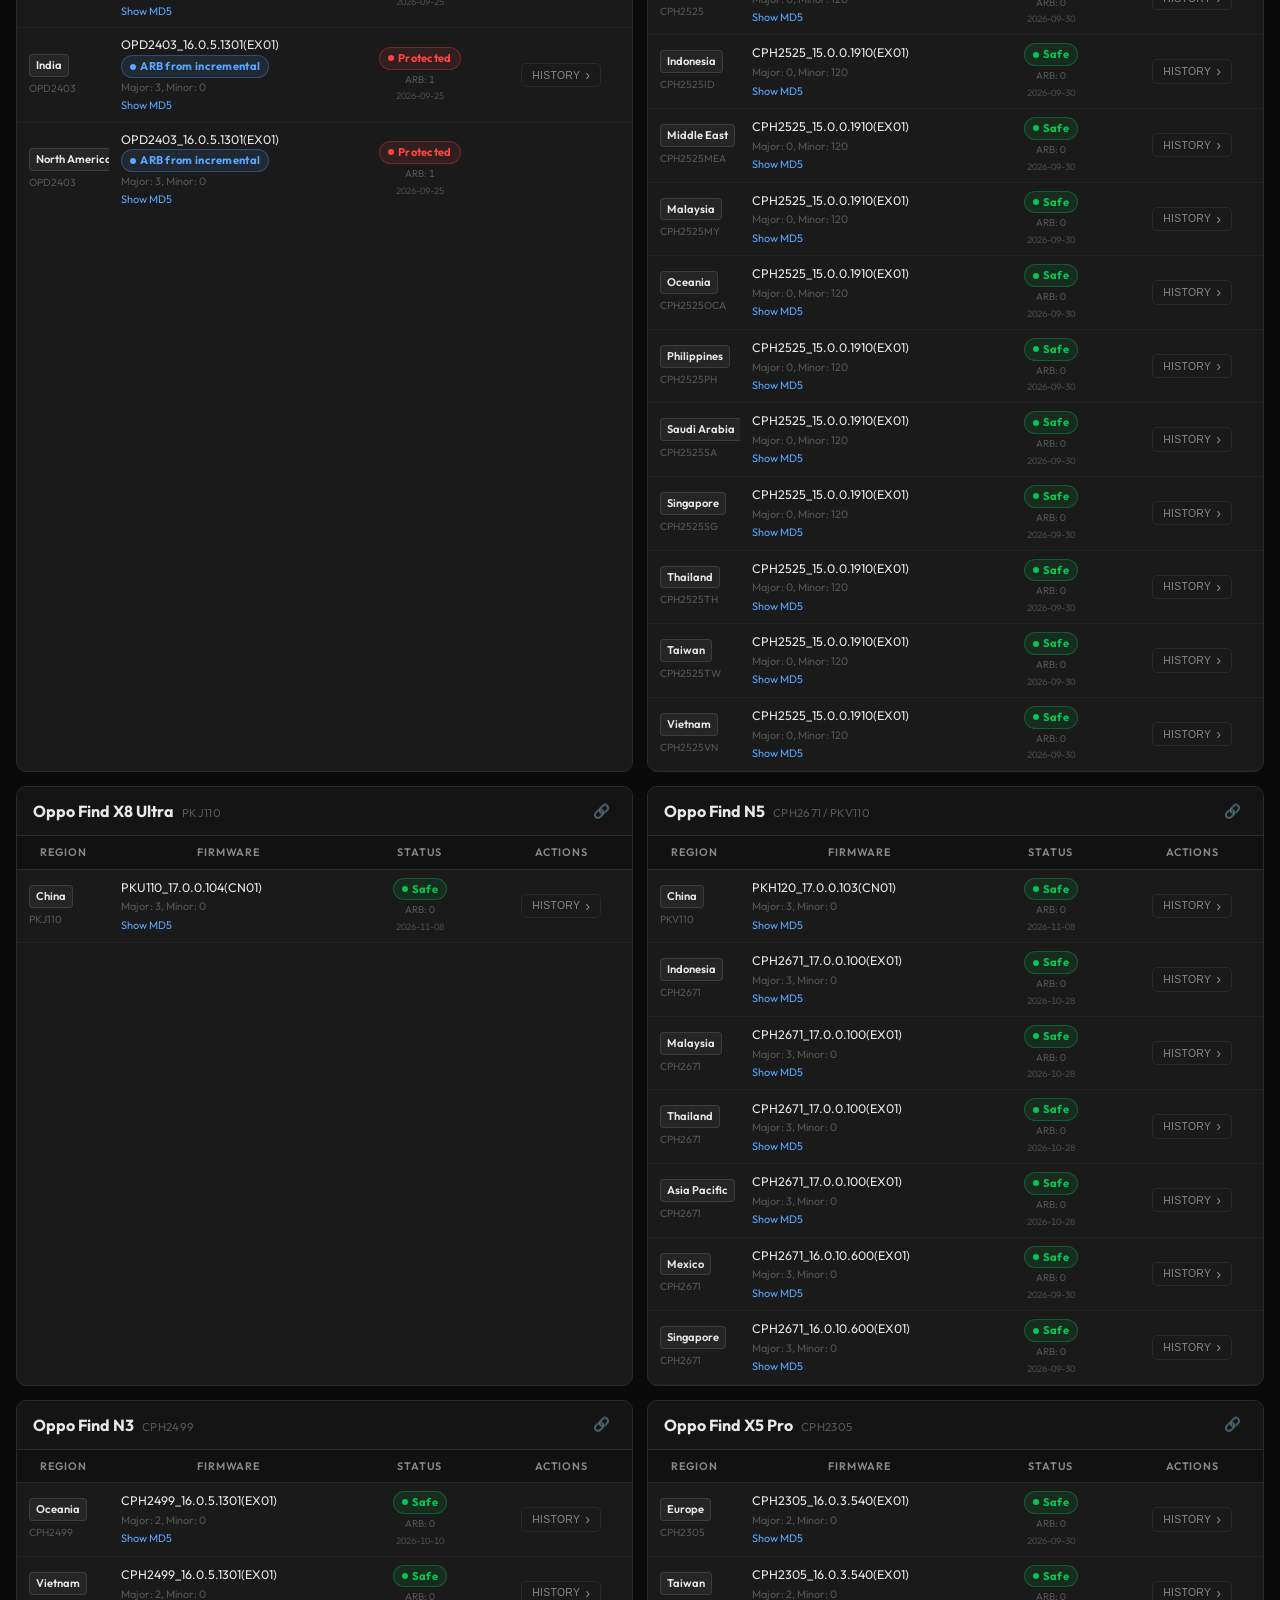
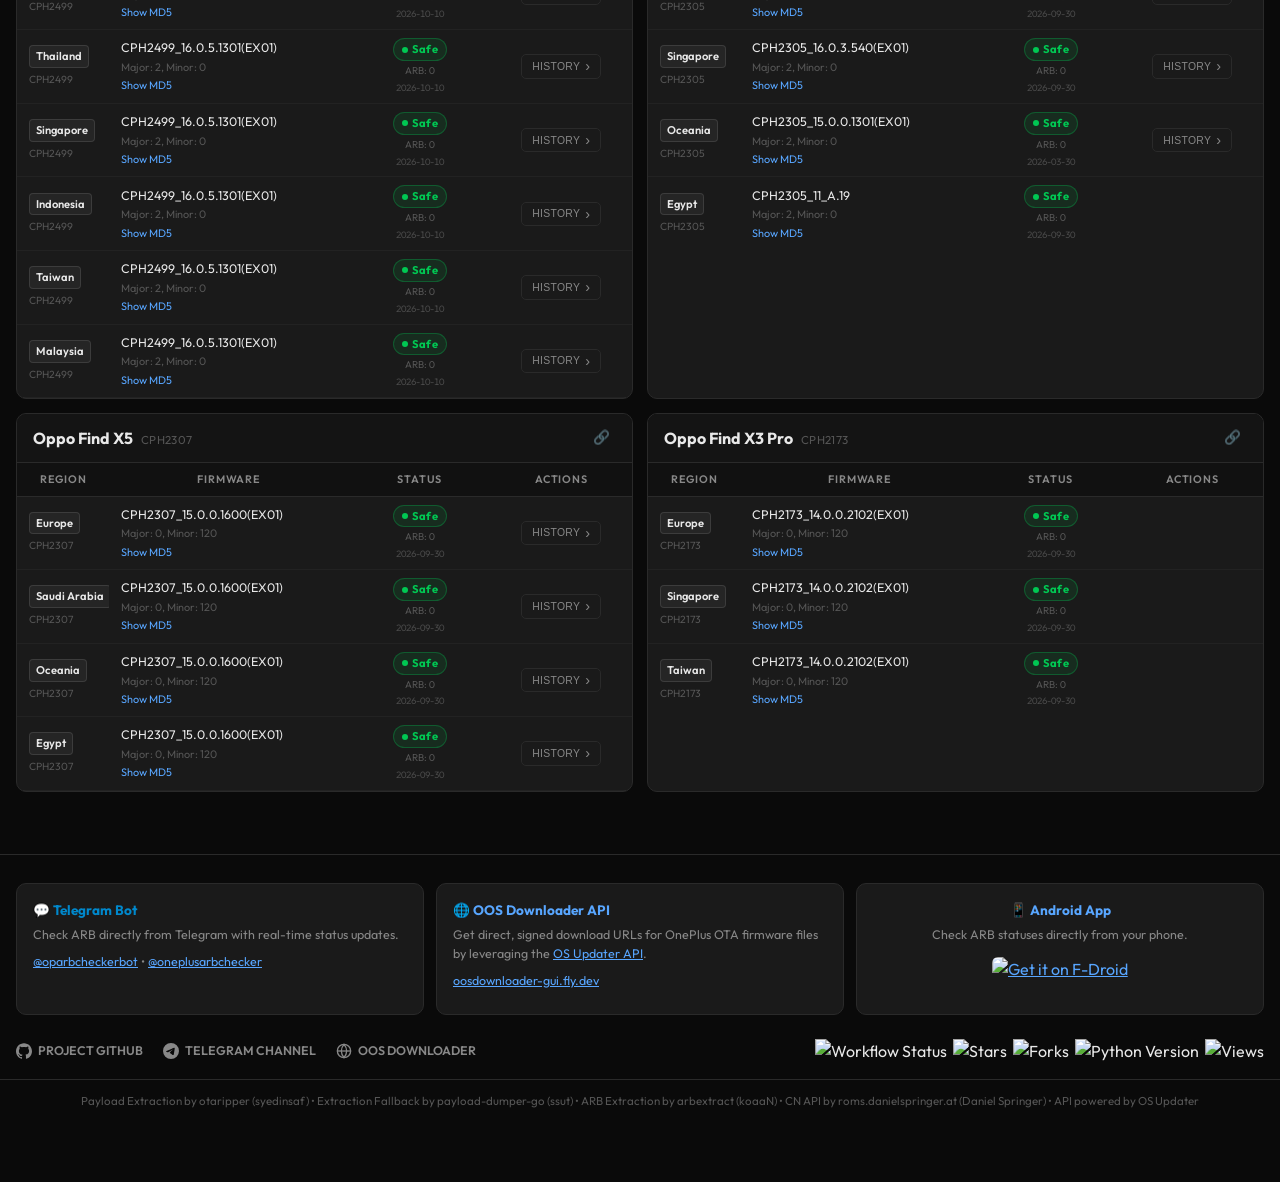
==== commit c4cb550e: "deploy: 3faea53b7b692c261ef154c94b9dea47c9885a9b" ====
--- a/index.html
+++ b/index.html
@@ -65,10 +65,6 @@
 
     <!-- MAIN GRID -->
     <main class="main">
-        <div class="site-notice">
-            ⚠️ <strong>Incremental OTA packages</strong> are delta updates and must not be flashed standalone.
-            Use the normal system updater or the matching full OTA package.
-        </div>
         <div class="grid" id="devices-grid">
             <div class="skeleton-grid" id="skeleton-grid">
                 <div class="skeleton-card"><div class="skeleton-header"><div class="skeleton-line w-60"></div></div><div class="skeleton-body"><div class="skeleton-line w-90"></div><div class="skeleton-line w-75"></div><div class="skeleton-line w-50"></div><div class="skeleton-line w-85"></div></div></div>
--- a/css/style.css
+++ b/css/style.css
@@ -210,21 +210,6 @@
     padding: 22px 16px;
 }
 
-.site-notice {
-    background: var(--danger-bg);
-    border: 1px solid var(--danger-border);
-    color: var(--text);
-    border-radius: var(--radius);
-    padding: 10px 14px;
-    margin-bottom: 16px;
-    font-size: 0.82rem;
-    line-height: 1.45;
-}
-
-.site-notice strong {
-    color: var(--danger);
-}
-
 .grid {
     display: grid;
     grid-template-columns: repeat(2, 1fr);
@@ -483,21 +468,13 @@
 }
 
 .badge-incremental {
-    background: var(--danger-bg);
-    border: 1px solid var(--danger-border);
-    color: var(--danger);
+    background: rgba(88, 166, 255, 0.1);
+    border: 1px solid rgba(88, 166, 255, 0.3);
+    color: var(--accent);
 }
 
 .badge-incremental .badge-dot {
-    background: var(--danger);
-}
-
-.incremental-warning {
-    margin-top: 4px;
-    color: var(--danger);
-    font-size: 0.68rem;
-    font-weight: 600;
-    white-space: normal;
+    background: var(--accent);
 }
 
 .badge-warning {
